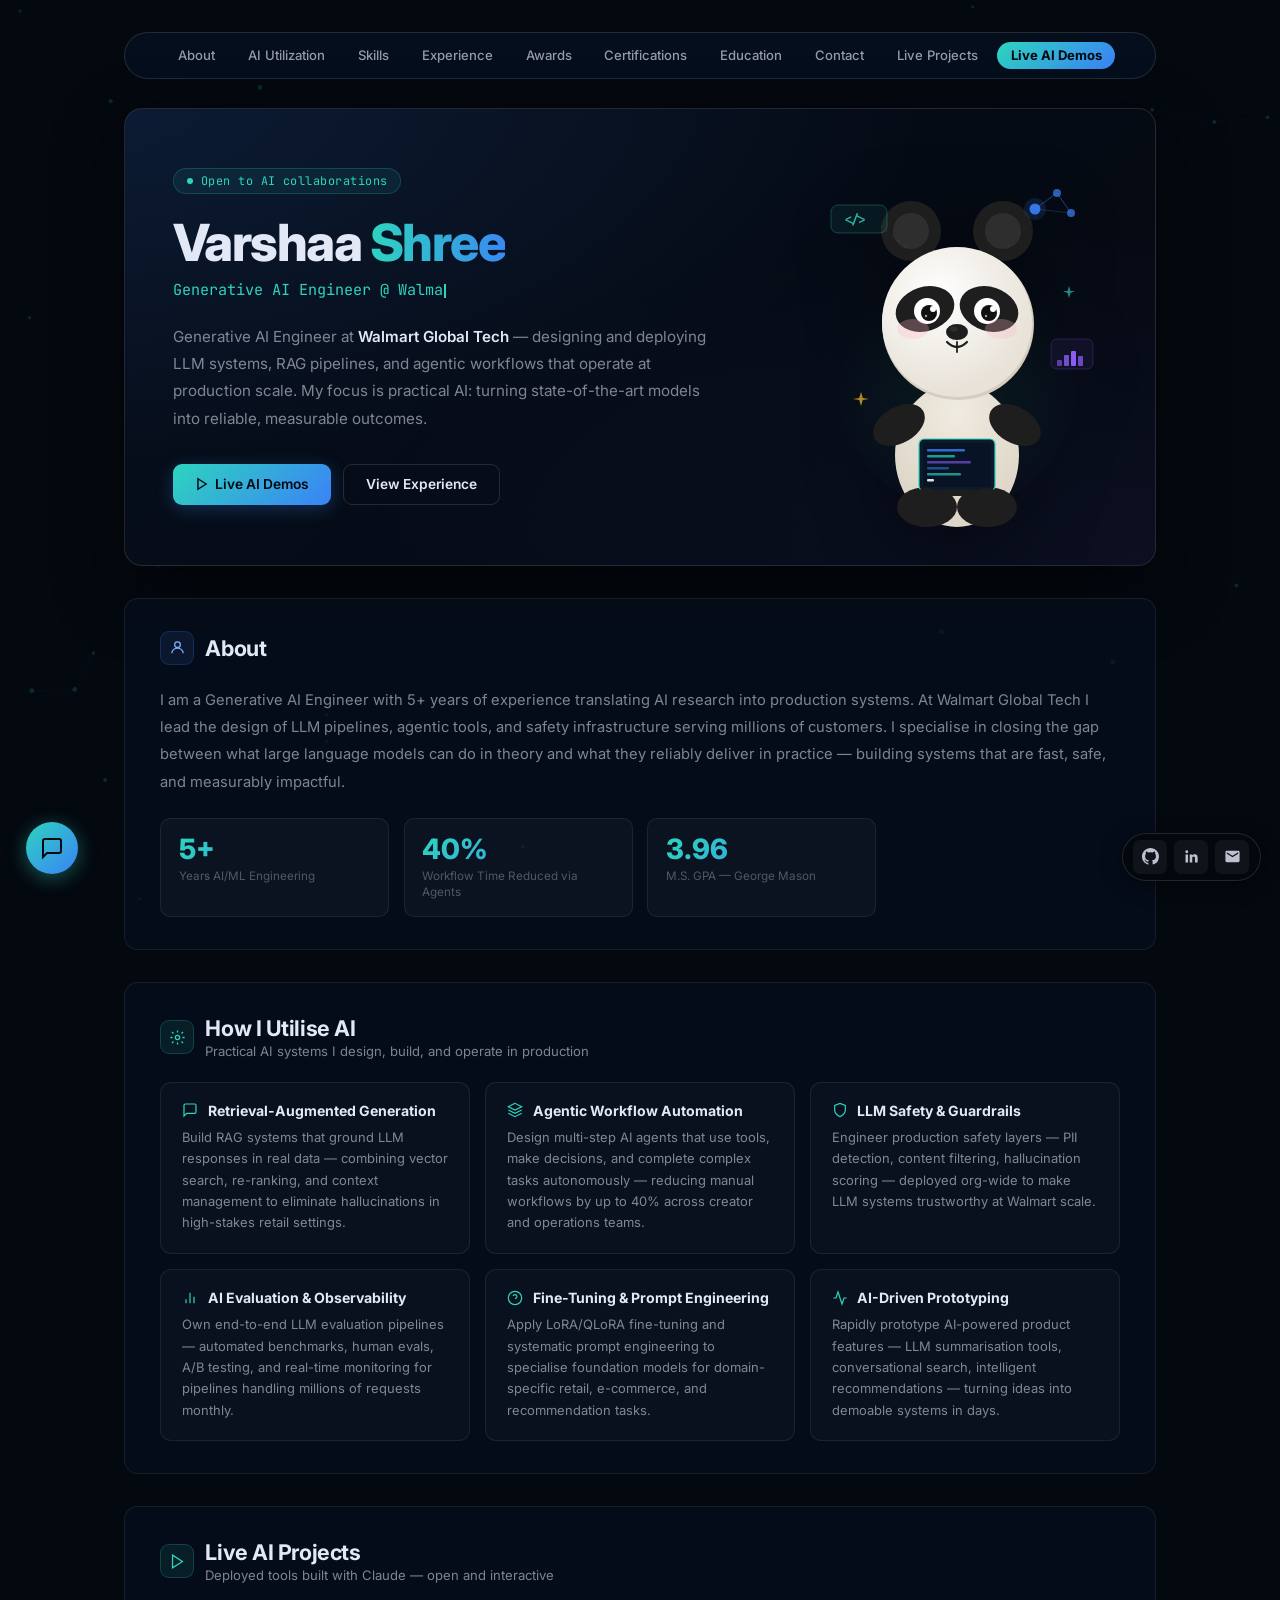
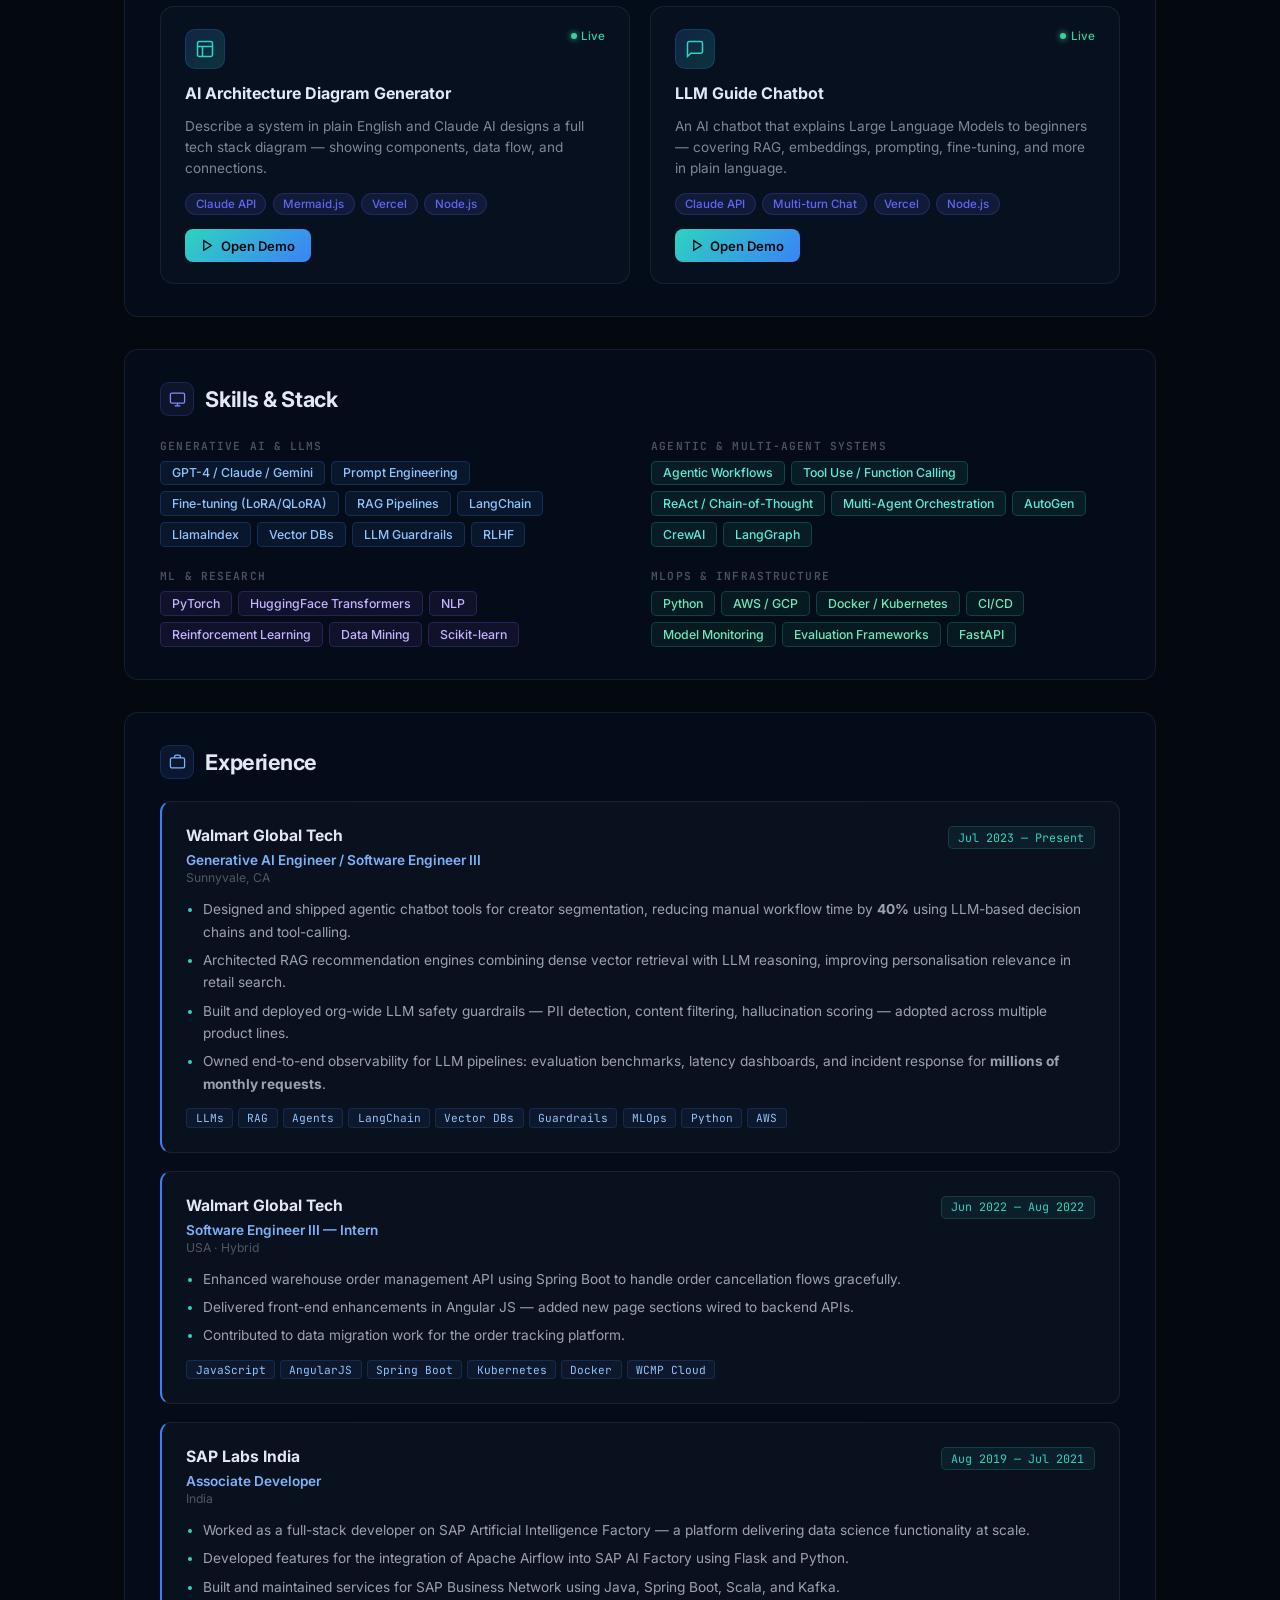
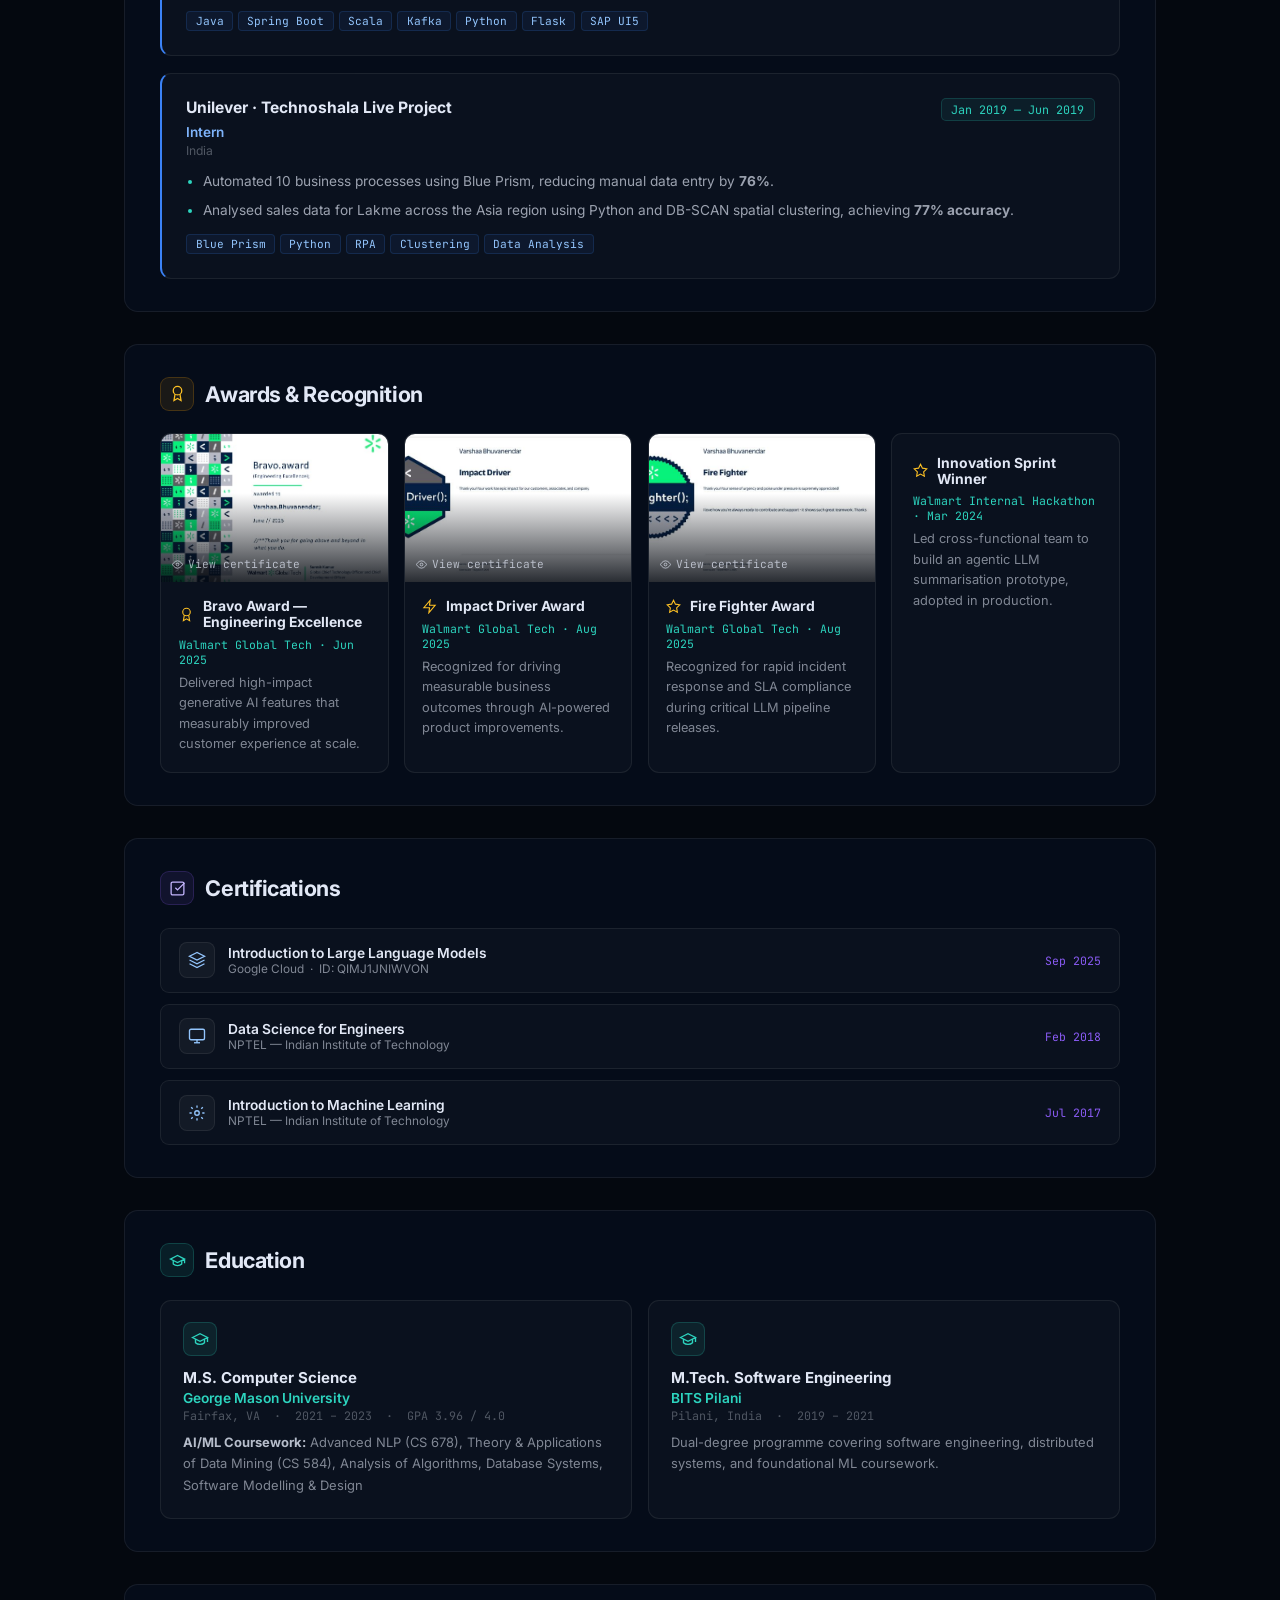
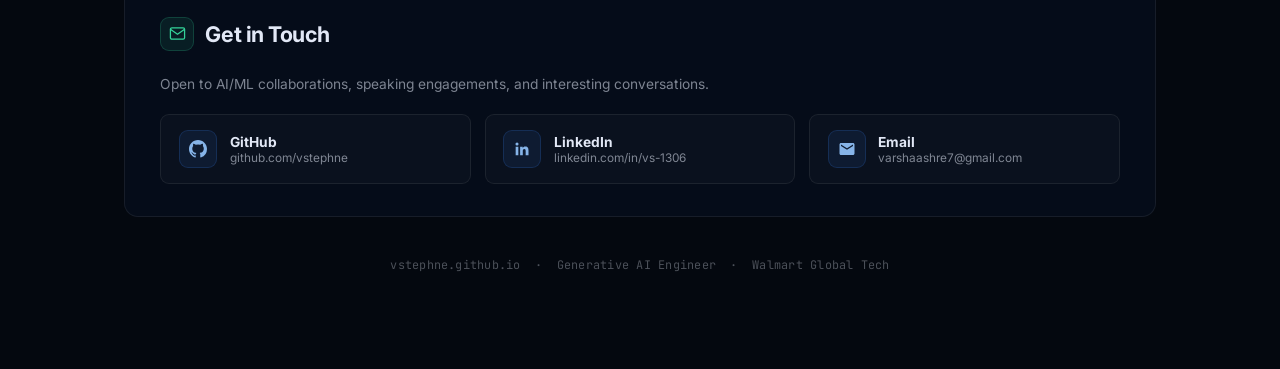
==== index.html @ 6ea01861 "Move chatbot widget to bottom-left to avoid covering contact section Co-Authored-By: Claude Sonnet 4" ====
<!DOCTYPE html>
<html lang="en">
<head>
  <meta charset="UTF-8" />
  <meta name="viewport" content="width=device-width, initial-scale=1.0" />
  <title>Varshaa Shree — Generative AI Engineer</title>
  <meta name="description" content="Varshaa Shree — Generative AI Engineer at Walmart Global Tech." />
  <link rel="preconnect" href="https://fonts.googleapis.com" />
  <link rel="preconnect" href="https://fonts.gstatic.com" crossorigin />
  <link href="https://fonts.googleapis.com/css2?family=Inter:wght@300;400;500;600;700;800&family=JetBrains+Mono:wght@400;500;600&display=swap" rel="stylesheet" />
  <style>
    :root {
      --bg:      #04080f;
      --surface: #07101f;
      --border:  rgba(255,255,255,0.07);
      --border2: rgba(255,255,255,0.12);
      --text:    #e2e8f6;
      --muted:   rgba(226,232,246,0.55);
      --dim:     rgba(226,232,246,0.32);
      --blue:    #3b82f6;
      --teal:    #2dd4bf;
      --indigo:  #6366f1;
      --purple:  #8b5cf6;
      --green:   #34d399;
    }
    *, *::before, *::after { box-sizing: border-box; margin: 0; padding: 0; }
    html { scroll-behavior: smooth; }
    body {
      font-family: 'Inter', system-ui, sans-serif;
      background: var(--bg);
      color: var(--text);
      min-height: 100vh;
      overflow-x: hidden;
      -webkit-font-smoothing: antialiased;
    }

    /* ── bg canvas ── */
    #bg-canvas { position: fixed; inset: 0; z-index: 0; pointer-events: none; opacity: 0.3; }

    .wrap {
      position: relative; z-index: 1;
      max-width: 1080px; margin: 0 auto;
      padding: 2rem 1.5rem 6rem;
    }

    /* ── NAV ── */
    .nav {
      display: flex; flex-wrap: wrap; gap: 0.35rem;
      justify-content: center; margin-bottom: 1.8rem;
      padding: 0.55rem 1rem; border-radius: 999px;
      background: rgba(7,16,31,0.85);
      border: 1px solid var(--border2);
      backdrop-filter: blur(24px);
    }
    .nav a {
      font-size: 0.82rem; font-weight: 500;
      color: rgba(226,232,246,0.65); text-decoration: none;
      padding: 0.35rem 0.85rem; border-radius: 999px;
      transition: background 0.15s, color 0.15s;
    }
    .nav a:hover { background: rgba(255,255,255,0.07); color: var(--text); }
    .nav .nav-cta {
      background: linear-gradient(135deg, var(--teal), var(--blue));
      color: #04080f; font-weight: 700;
    }
    .nav .nav-cta:hover { filter: brightness(1.08); }

    /* ── HERO ── */
    .hero {
      display: grid;
      grid-template-columns: 1fr 300px;
      gap: 3rem; align-items: center;
      padding: 3rem;
      border-radius: 18px;
      border: 1px solid var(--border2);
      background: linear-gradient(135deg, rgba(7,16,31,0.96), rgba(4,8,15,0.98));
      box-shadow: 0 24px 64px rgba(0,0,0,0.55);
      position: relative; overflow: hidden;
    }
    .hero::before {
      content: ''; position: absolute; inset: 0; pointer-events: none;
      background:
        radial-gradient(ellipse at 0% 0%, rgba(59,130,246,0.1), transparent 55%),
        radial-gradient(ellipse at 100% 100%, rgba(99,102,241,0.08), transparent 55%);
    }

    .hero-left { position: relative; z-index: 1; }

    .hero-badge {
      display: inline-flex; align-items: center; gap: 0.5rem;
      padding: 0.26rem 0.8rem; border-radius: 999px; margin-bottom: 1.3rem;
      background: rgba(45,212,191,0.08); border: 1px solid rgba(45,212,191,0.2);
      font-size: 0.74rem; font-family: 'JetBrains Mono', monospace;
      color: var(--teal); letter-spacing: 0.04em;
    }
    .live-dot {
      width: 6px; height: 6px; border-radius: 50%;
      background: var(--teal); animation: live 2s ease-in-out infinite;
    }
    @keyframes live { 0%,100%{opacity:1;} 50%{opacity:0.25;} }

    h1 {
      font-size: clamp(2.2rem, 4vw, 3.4rem);
      font-weight: 800; letter-spacing: -0.03em;
      line-height: 1.08; margin-bottom: 0.55rem;
    }
    h1 em {
      font-style: normal;
      background: linear-gradient(90deg, var(--teal) 0%, var(--blue) 55%, var(--indigo) 100%);
      background-size: 200% 200%;
      -webkit-background-clip: text; -webkit-text-fill-color: transparent;
      animation: grad 7s ease infinite;
    }
    @keyframes grad { 0%,100%{background-position:0%50%;} 50%{background-position:100%50%;} }

    .hero-role {
      font-family: 'JetBrains Mono', monospace;
      font-size: 0.95rem; color: var(--teal);
      margin-bottom: 1.2rem; min-height: 1.5rem;
    }
    .cursor {
      display: inline-block; width: 2px; height: 0.88em;
      background: var(--teal); margin-left: 1px;
      vertical-align: middle; animation: blink 1s step-end infinite;
    }
    @keyframes blink { 0%,100%{opacity:1;} 50%{opacity:0;} }

    .hero-desc {
      font-size: 0.95rem; color: var(--muted); line-height: 1.8;
      margin-bottom: 2rem; max-width: 540px;
    }
    .hero-desc strong { color: var(--text); font-weight: 600; }

    .hero-btns { display: flex; flex-wrap: wrap; gap: 0.8rem; }
    .btn {
      display: inline-flex; align-items: center; gap: 0.4rem;
      padding: 0.72rem 1.35rem; border-radius: 9px; border: none;
      font-weight: 600; font-size: 0.86rem; cursor: pointer;
      text-decoration: none; font-family: inherit;
      transition: transform 0.16s, box-shadow 0.16s, filter 0.16s;
    }
    .btn-primary {
      background: linear-gradient(135deg, var(--teal), var(--blue));
      color: #04080f; box-shadow: 0 4px 18px rgba(59,130,246,0.28);
    }
    .btn-primary:hover { transform: translateY(-2px); box-shadow: 0 8px 26px rgba(59,130,246,0.38); }
    .btn-ghost {
      background: transparent; color: var(--text);
      border: 1px solid var(--border2);
    }
    .btn-ghost:hover { background: rgba(255,255,255,0.05); transform: translateY(-2px); }

    /* girl illustration */
    .hero-visual {
      position: relative; z-index: 1;
      display: flex; align-items: center; justify-content: center;
    }
    .girl-svg {
      width: 100%; max-width: 280px; height: auto;
      animation: girlFloat 4.8s ease-in-out infinite alternate;
      filter: drop-shadow(0 18px 38px rgba(0,0,0,0.45));
      overflow: visible;
    }
    @keyframes girlFloat { from{transform:translateY(0);} to{transform:translateY(-13px);} }
    @keyframes floatEl1  { from{transform:translateY(0);} to{transform:translateY(-8px);} }
    @keyframes floatEl2  { from{transform:translateY(0);} to{transform:translateY(-5px);} }
    @keyframes floatEl3  { from{transform:translateY(0);} to{transform:translateY(-10px);} }
    @keyframes sparkle   { 0%,100%{opacity:0.2;transform:scale(0.7);} 50%{opacity:0.95;transform:scale(1.3);} }

    /* ── SECTION SHELL ── */
    .section {
      margin-top: 2rem; padding: 2rem 2.2rem;
      border-radius: 14px;
      background: rgba(7,16,31,0.65);
      border: 1px solid var(--border);
      opacity: 0; transform: translateY(16px);
      transition: opacity 0.5s ease, transform 0.5s ease, border-color 0.2s;
    }
    .section.vis { opacity: 1; transform: translateY(0); }
    .section:hover { border-color: var(--border2); }

    .sec-head { display: flex; align-items: center; gap: 0.7rem; margin-bottom: 1.4rem; }
    .sec-icon {
      width: 34px; height: 34px; border-radius: 9px;
      display: grid; place-items: center; flex-shrink: 0;
    }
    .si-blue   { background:rgba(59,130,246,0.1);  border:1px solid rgba(59,130,246,0.2); }
    .si-teal   { background:rgba(45,212,191,0.09); border:1px solid rgba(45,212,191,0.2); }
    .si-purple { background:rgba(139,92,246,0.09); border:1px solid rgba(139,92,246,0.2); }
    .si-amber  { background:rgba(245,158,11,0.09); border:1px solid rgba(245,158,11,0.2); }
    .si-indigo { background:rgba(99,102,241,0.09); border:1px solid rgba(99,102,241,0.2); }
    .si-green  { background:rgba(52,211,153,0.09); border:1px solid rgba(52,211,153,0.2); }
    .sec-icon svg { width:17px; height:17px; }

    .section h2 {
      font-size: 1.35rem; font-weight: 700;
      letter-spacing: -0.02em;
    }
    .sec-sub { font-size: 0.82rem; color: var(--muted); margin-top: 0.12rem; }

    /* ── ABOUT ── */
    .about-text { font-size: 0.92rem; color: var(--muted); line-height: 1.85; margin-bottom: 1.4rem; }
    .stats-row { display: grid; grid-template-columns: repeat(4,1fr); gap: 0.9rem; }
    .stat {
      padding: 1rem 1.1rem; border-radius: 10px;
      background: rgba(255,255,255,0.03); border: 1px solid var(--border);
    }
    .stat-n {
      font-size: 1.75rem; font-weight: 800; line-height: 1;
      background: linear-gradient(135deg, var(--teal), var(--blue));
      -webkit-background-clip: text; -webkit-text-fill-color: transparent;
    }
    .stat-l { font-size: 0.73rem; color: var(--dim); margin-top: 0.28rem; line-height: 1.4; }

    /* ── AI UTILIZATION ── */
    .aiu-grid { display: grid; grid-template-columns: repeat(auto-fit,minmax(230px,1fr)); gap: 0.95rem; }

    /* ── LIVE PROJECTS ── */
    .proj-grid { display: grid; grid-template-columns: repeat(auto-fit,minmax(300px,1fr)); gap: 1.2rem; }
    .proj-card {
      background: var(--surface);
      border: 1px solid var(--border);
      border-radius: 14px;
      padding: 1.4rem 1.5rem 1.3rem;
      display: flex; flex-direction: column; gap: 0.85rem;
      transition: border-color 0.2s, transform 0.2s;
    }
    .proj-card:hover { border-color: rgba(59,130,246,0.3); transform: translateY(-3px); }
    .proj-card-head { display: flex; align-items: flex-start; justify-content: space-between; gap: 1rem; }
    .proj-card-icon {
      width: 40px; height: 40px; border-radius: 10px; flex-shrink: 0;
      display: flex; align-items: center; justify-content: center;
      background: linear-gradient(135deg, rgba(59,130,246,0.18), rgba(45,212,191,0.18));
      border: 1px solid rgba(59,130,246,0.2);
    }
    .proj-card-icon svg { width: 20px; height: 20px; stroke: var(--teal); }
    .proj-live-dot {
      display: inline-flex; align-items: center; gap: 0.3rem;
      font-size: 0.72rem; color: var(--green); font-weight: 500;
    }
    .proj-live-dot::before {
      content: ''; width: 6px; height: 6px; border-radius: 50%;
      background: var(--green);
      box-shadow: 0 0 6px var(--green);
      animation: pulse 2s infinite;
    }
    .proj-card h3 { font-size: 1rem; font-weight: 700; color: var(--text); }
    .proj-card p  { font-size: 0.85rem; color: var(--muted); line-height: 1.55; }
    .proj-tags { display: flex; flex-wrap: wrap; gap: 0.4rem; }
    .proj-tag {
      padding: 0.2rem 0.6rem; border-radius: 999px; font-size: 0.72rem; font-weight: 500;
      background: rgba(99,102,241,0.12); color: var(--indigo);
      border: 1px solid rgba(99,102,241,0.2);
    }
    .proj-link {
      margin-top: auto;
      display: inline-flex; align-items: center; gap: 0.4rem;
      padding: 0.55rem 1rem; border-radius: 8px; font-size: 0.82rem; font-weight: 600;
      text-decoration: none; border: none; cursor: pointer; font-family: inherit;
      background: linear-gradient(135deg, var(--teal), var(--blue));
      color: #04080f; width: fit-content;
      transition: transform 0.15s, box-shadow 0.15s;
    }
    .proj-link:hover { transform: translateY(-1px); box-shadow: 0 6px 20px rgba(59,130,246,0.3); }
    .aiu-card {
      padding: 1.2rem 1.3rem; border-radius: 11px;
      background: rgba(255,255,255,0.025); border: 1px solid var(--border);
      transition: border-color 0.18s, transform 0.16s;
    }
    .aiu-card:hover { border-color: rgba(59,130,246,0.25); transform: translateY(-2px); }
    .aiu-head { display: flex; align-items: center; gap: 0.6rem; margin-bottom: 0.5rem; }
    .aiu-head svg { width:16px; height:16px; flex-shrink:0; color: var(--teal); }
    .aiu-title { font-weight: 700; font-size: 0.88rem; }
    .aiu-desc { font-size: 0.81rem; color: var(--muted); line-height: 1.65; }

    /* ── SKILLS ── */
    .skills-cols { display: grid; grid-template-columns: 1fr 1fr; gap: 1.4rem; }
    .grp-label {
      font-size: 0.7rem; font-weight: 600;
      font-family: 'JetBrains Mono', monospace;
      text-transform: uppercase; letter-spacing: 0.1em;
      color: var(--dim); margin-bottom: 0.5rem;
    }
    .tags { display: flex; flex-wrap: wrap; gap: 0.38rem; }
    .tag {
      padding: 0.24rem 0.68rem; border-radius: 5px;
      font-size: 0.77rem; font-weight: 500;
      border: 1px solid transparent; cursor: default;
      transition: transform 0.12s;
    }
    .tag:hover { transform: translateY(-1px); }
    .tb { background:rgba(59,130,246,0.09);  border-color:rgba(59,130,246,0.22);  color:#93c5fd; }
    .tt { background:rgba(45,212,191,0.08);  border-color:rgba(45,212,191,0.22);  color:#5eead4; }
    .tp { background:rgba(139,92,246,0.08);  border-color:rgba(139,92,246,0.22);  color:#c4b5fd; }
    .tg { background:rgba(52,211,153,0.07);  border-color:rgba(52,211,153,0.22);  color:#6ee7b7; }

    /* ── EXPERIENCE ── */
    .exp-list { display: grid; gap: 1.1rem; }
    .exp-card {
      padding: 1.5rem; border-radius: 11px;
      background: rgba(255,255,255,0.025); border: 1px solid var(--border);
      border-left: 2px solid var(--blue);
      transition: background 0.16s;
    }
    .exp-card:hover { background: rgba(255,255,255,0.04); }
    .exp-card.teal  { border-left-color: var(--teal); }
    .exp-card.indigo { border-left-color: var(--indigo); }

    .exp-top { display:flex; justify-content:space-between; align-items:flex-start; flex-wrap:wrap; gap:0.45rem; margin-bottom:0.18rem; }
    .exp-co { font-weight: 700; font-size: 0.98rem; }
    .exp-period {
      font-size: 0.73rem; font-family: 'JetBrains Mono', monospace;
      color: var(--teal); background: rgba(45,212,191,0.07);
      padding: 0.16rem 0.6rem; border-radius: 5px;
      border: 1px solid rgba(45,212,191,0.18);
    }
    .exp-title { font-size: 0.85rem; color: #7eb3fa; font-weight: 600; margin-bottom: 0.15rem; }
    .exp-loc { font-size: 0.76rem; color: var(--dim); margin-bottom: 0.8rem; }
    .exp-ul { padding-left: 1.05rem; display: grid; gap: 0.35rem; }
    .exp-ul li { font-size: 0.855rem; color: rgba(226,232,246,0.68); line-height: 1.65; }
    .exp-ul li::marker { color: var(--teal); }
    .exp-chips { display: flex; flex-wrap: wrap; gap: 0.32rem; margin-top: 0.8rem; }
    .chip {
      font-size: 0.7rem; font-family: 'JetBrains Mono', monospace;
      padding: 0.12rem 0.52rem; border-radius: 4px;
      background: rgba(59,130,246,0.07); color: #93c5fd;
      border: 1px solid rgba(59,130,246,0.16);
    }

    /* ── AWARDS ── */
    .awards-grid { display: grid; grid-template-columns: repeat(auto-fit,minmax(210px,1fr)); gap: 0.95rem; }
    .award-card {
      border-radius: 11px; overflow: hidden;
      background: rgba(255,255,255,0.025); border: 1px solid var(--border);
      transition: border-color 0.16s, transform 0.16s;
    }
    .award-card:hover { border-color: rgba(245,158,11,0.3); transform: translateY(-3px); }
    .award-img-wrap {
      position: relative; overflow: hidden; cursor: pointer;
      height: 148px; background: rgba(0,0,0,0.3);
    }
    .award-img-wrap img {
      width: 100%; height: 100%; object-fit: cover;
      transition: transform 0.3s ease;
      display: block;
    }
    .award-card:hover .award-img-wrap img { transform: scale(1.04); }
    .award-img-overlay {
      position: absolute; inset: 0;
      background: linear-gradient(to bottom, transparent 40%, rgba(4,8,15,0.85) 100%);
      display: flex; align-items: flex-end; padding: 0.7rem;
    }
    .award-img-overlay span {
      font-size: 0.7rem; font-family: 'JetBrains Mono', monospace;
      color: rgba(226,232,246,0.7); display: flex; align-items: center; gap: 0.3rem;
    }
    .award-img-overlay svg { width:11px; height:11px; }
    .award-body { padding: 1rem 1.1rem 1.1rem; }
    .award-card-no-img .award-body { padding: 1.3rem; }
    .aw-head { display: flex; align-items: center; gap: 0.55rem; margin-bottom: 0.4rem; }
    .aw-head svg { width:15px; height:15px; flex-shrink:0; }
    .aw-name { font-weight: 700; font-size: 0.87rem; }
    .aw-org {
      font-size: 0.72rem; font-family: 'JetBrains Mono', monospace;
      color: var(--teal); margin-bottom: 0.38rem;
    }
    .aw-desc { font-size: 0.8rem; color: var(--muted); line-height: 1.6; }

    /* lightbox */
    .lightbox {
      display: none; position: fixed; inset: 0; z-index: 1000;
      background: rgba(0,0,0,0.88); backdrop-filter: blur(6px);
      align-items: center; justify-content: center; padding: 2rem;
    }
    .lightbox.open { display: flex; }
    .lightbox img {
      max-width: 90vw; max-height: 88vh;
      border-radius: 10px; box-shadow: 0 24px 64px rgba(0,0,0,0.7);
      object-fit: contain;
    }
    .lightbox-close {
      position: absolute; top: 1.2rem; right: 1.4rem;
      width: 36px; height: 36px; border-radius: 50%;
      background: rgba(255,255,255,0.1); border: 1px solid rgba(255,255,255,0.2);
      color: var(--text); font-size: 1.1rem; cursor: pointer;
      display: grid; place-items: center; transition: background 0.15s;
    }
    .lightbox-close:hover { background: rgba(255,255,255,0.2); }

    /* ── CERTS ── */
    .cert-list { display: grid; gap: 0.7rem; }
    .cert-row {
      display: flex; align-items: center; gap: 0.85rem;
      padding: 0.85rem 1.1rem; border-radius: 9px;
      background: rgba(255,255,255,0.025); border: 1px solid var(--border);
      transition: border-color 0.16s;
    }
    .cert-row:hover { border-color: rgba(139,92,246,0.25); }
    .cert-icon {
      width: 36px; height: 36px; border-radius: 8px;
      display: grid; place-items: center;
      background: rgba(255,255,255,0.04);
      border: 1px solid var(--border); flex-shrink: 0;
    }
    .cert-icon svg { width:18px; height:18px; }
    .cert-name { font-weight: 600; font-size: 0.86rem; }
    .cert-by { font-size: 0.74rem; color: var(--muted); margin-top: 0.07rem; }
    .cert-date {
      margin-left: auto; font-size: 0.72rem;
      font-family: 'JetBrains Mono', monospace; color: var(--purple); white-space: nowrap;
    }

    /* ── EDUCATION ── */
    .edu-grid { display: grid; grid-template-columns: repeat(auto-fit,minmax(240px,1fr)); gap: 1rem; }
    .edu-card {
      padding: 1.35rem; border-radius: 11px;
      background: rgba(255,255,255,0.025); border: 1px solid var(--border);
      transition: border-color 0.16s, transform 0.16s;
    }
    .edu-card:hover { border-color: rgba(45,212,191,0.25); transform: translateY(-2px); }
    .edu-icon-wrap {
      width: 34px; height: 34px; border-radius: 8px;
      display: grid; place-items: center; margin-bottom: 0.7rem;
    }
    .edu-icon-wrap svg { width:18px; height:18px; }
    .edu-deg { font-weight: 700; margin-bottom: 0.18rem; font-size: 0.94rem; }
    .edu-school { font-size: 0.86rem; color: var(--teal); font-weight: 600; margin-bottom: 0.15rem; }
    .edu-meta {
      font-size: 0.73rem; font-family: 'JetBrains Mono', monospace;
      color: var(--dim); margin-bottom: 0.5rem;
    }
    .edu-note { font-size: 0.81rem; color: var(--muted); line-height: 1.65; }
    .edu-note strong { color: rgba(226,232,246,0.8); }

    /* ── CONTACT ── */
    .contact-sub { font-size: 0.86rem; color: var(--muted); margin-bottom: 1.1rem; line-height: 1.7; }
    .contact-grid { display: grid; grid-template-columns: repeat(auto-fit,minmax(190px,1fr)); gap: 0.85rem; }
    .cc {
      display: flex; align-items: center; gap: 0.8rem;
      padding: 0.95rem 1.1rem; border-radius: 9px;
      background: rgba(255,255,255,0.025); border: 1px solid var(--border);
      text-decoration: none; color: inherit;
      transition: background 0.16s, border-color 0.16s, transform 0.16s;
    }
    .cc:hover { background: rgba(255,255,255,0.05); border-color: var(--border2); transform: translateY(-2px); }
    .cc-icon {
      width: 38px; height: 38px; border-radius: 9px;
      display: grid; place-items: center;
      background: rgba(59,130,246,0.09); border: 1px solid rgba(59,130,246,0.18); flex-shrink: 0;
    }
    .cc-icon svg { width:18px; height:18px; fill:rgba(147,197,253,0.9); }
    .cc-title { font-weight: 700; font-size: 0.86rem; }
    .cc-sub { font-size: 0.74rem; color: var(--muted); margin-top: 0.07rem; }

    /* ── FIXED SOCIAL ── */
    .socbar {
      position: fixed; bottom: 1.2rem; right: 1.2rem;
      display: flex; gap: 0.45rem; padding: 0.38rem 0.65rem;
      border-radius: 999px; background: rgba(4,8,15,0.93);
      border: 1px solid var(--border2);
      backdrop-filter: blur(24px);
      box-shadow: 0 4px 20px rgba(0,0,0,0.5); z-index: 200;
    }
    .socbar a {
      width: 34px; height: 34px; display: grid; place-items: center;
      border-radius: 7px; background: rgba(255,255,255,0.05);
      transition: background 0.16s, transform 0.16s;
    }
    .socbar a:hover { background: rgba(255,255,255,0.12); transform: translateY(-2px); }
    .socbar svg { width: 17px; height: 17px; fill: rgba(226,232,246,0.82); }

    /* ── FOOTER ── */
    .page-foot {
      margin-top: 2.5rem; text-align: center;
      font-size: 0.74rem; color: var(--dim);
      font-family: 'JetBrains Mono', monospace; letter-spacing: 0.02em;
    }

    /* ── RESPONSIVE ── */
    @media (max-width: 860px) {
      .hero { grid-template-columns: 1fr; padding: 2rem; gap: 2rem; }
      .hero-visual { justify-content: center; }
      .skills-cols { grid-template-columns: 1fr; }
      .stats-row { grid-template-columns: repeat(2,1fr); }
    }
    @media (max-width: 520px) {
      .hero { padding: 1.5rem; }
      .exp-top { flex-direction: column; }
      .cert-date { display: none; }
      .girl-svg { max-width: 220px; }
    }
  </style>
</head>
<body>

<canvas id="bg-canvas"></canvas>

<!-- Fixed social links -->
<div class="socbar">
  <a href="https://github.com/vstephne" target="_blank" rel="noopener" title="GitHub">
    <svg viewBox="0 0 24 24"><path d="M12 0C5.37 0 0 5.37 0 12c0 5.3 3.44 9.8 8.21 11.39.6.11.82-.26.82-.58 0-.29-.01-1.05-.02-2.06-3.34.73-4.04-1.61-4.04-1.61-.55-1.4-1.35-1.77-1.35-1.77-1.1-.75.08-.74.08-.74 1.22.09 1.86 1.26 1.86 1.26 1.08 1.84 2.84 1.3 3.53.99.11-.78.42-1.3.76-1.6-2.67-.3-5.47-1.33-5.47-5.93 0-1.31.47-2.38 1.24-3.22-.12-.3-.54-1.5.12-3.12 0 0 1.01-.32 3.3 1.23a11.5 11.5 0 0 1 6 0c2.3-1.55 3.3-1.23 3.3-1.23.66 1.62.24 2.82.12 3.12.78.84 1.24 1.9 1.24 3.22 0 4.61-2.8 5.63-5.48 5.92.43.37.81 1.1.81 2.22 0 1.6-.02 2.88-.02 3.27 0 .32.21.7.82.58A12.01 12.01 0 0 0 24 12c0-6.63-5.37-12-12-12z"/></svg>
  </a>
  <a href="https://www.linkedin.com/in/vs-1306/" target="_blank" rel="noopener" title="LinkedIn">
    <svg viewBox="0 0 24 24"><path d="M20.45 20.45h-3.56v-5.37c0-1.28-.03-2.92-1.78-2.92-1.78 0-2.05 1.39-2.05 2.83v5.46h-3.56V9h3.42v1.56h.05c.48-.9 1.65-1.85 3.4-1.85 3.63 0 4.3 2.39 4.3 5.49v6.25zM5.34 7.43a2.06 2.06 0 1 1 0-4.12 2.06 2.06 0 0 1 0 4.12zm1.78 13.02H3.56V9h3.56v11.45z"/></svg>
  </a>
  <a href="mailto:varshaashre7@gmail.com" title="Email">
    <svg viewBox="0 0 24 24"><path d="M20 4H4c-1.1 0-2 .9-2 2v12c0 1.1.9 2 2 2h16c1.1 0 2-.9 2-2V6c0-1.1-.9-2-2-2zm0 4l-8 5-8-5V6l8 5 8-5v2z"/></svg>
  </a>
</div>

<div class="wrap">

  <nav class="nav">
    <a href="#about">About</a>
    <a href="#ai-utilization">AI Utilization</a>
    <a href="#skills">Skills</a>
    <a href="#experience">Experience</a>
    <a href="#awards">Awards</a>
    <a href="#certifications">Certifications</a>
    <a href="#education">Education</a>
    <a href="#contact">Contact</a>
    <a href="#live-projects">Live Projects</a>
    <a class="nav-cta" href="#live-projects">Live AI Demos</a>
  </nav>

  <!-- HERO -->
  <div class="hero">
    <div class="hero-left">
      <div class="hero-badge"><span class="live-dot"></span>Open to AI collaborations</div>
      <h1>Varshaa <em>Shree</em></h1>
      <div class="hero-role" id="typer"><span class="cursor"></span></div>
      <p class="hero-desc">
        Generative AI Engineer at <strong>Walmart Global Tech</strong> — designing and deploying
        LLM systems, RAG pipelines, and agentic workflows that operate at production scale.
        My focus is practical AI: turning state-of-the-art models into reliable, measurable outcomes.
      </p>
      <div class="hero-btns">
        <a class="btn btn-primary" href="#live-projects">
          <svg width="14" height="14" viewBox="0 0 24 24" fill="none" stroke="currentColor" stroke-width="2.5"><polygon points="5 3 19 12 5 21 5 3"/></svg>
          Live AI Demos
        </a>
        <a class="btn btn-ghost" href="#experience">View Experience</a>
      </div>
    </div>
    <div class="hero-visual">
      <svg class="girl-svg" viewBox="0 0 280 360" xmlns="http://www.w3.org/2000/svg">
        <defs>
          <radialGradient id="pglow" cx="50%" cy="60%" r="50%">
            <stop offset="0%" stop-color="#2dd4bf" stop-opacity="0.1"/>
            <stop offset="100%" stop-color="#2dd4bf" stop-opacity="0"/>
          </radialGradient>
          <radialGradient id="headShade" cx="38%" cy="32%" r="65%">
            <stop offset="0%" stop-color="#ffffff"/>
            <stop offset="100%" stop-color="#e8e2d8"/>
          </radialGradient>
          <radialGradient id="bodyShade" cx="50%" cy="20%" r="70%">
            <stop offset="0%" stop-color="#f0ebe0"/>
            <stop offset="100%" stop-color="#ddd6c8"/>
          </radialGradient>
          <filter id="softBlur">
            <feGaussianBlur stdDeviation="2.5"/>
          </filter>
        </defs>

        <!-- bg glow -->
        <ellipse cx="140" cy="215" rx="122" ry="138" fill="url(#pglow)"/>

        <!-- ── BODY ── -->
        <!-- White belly -->
        <ellipse cx="140" cy="298" rx="62" ry="72" fill="url(#bodyShade)"/>
        <!-- Left arm (black) -->
        <ellipse cx="82" cy="268" rx="28" ry="18" fill="#1e1e1e" transform="rotate(-30,82,268)"/>
        <!-- Right arm (black) -->
        <ellipse cx="198" cy="268" rx="28" ry="18" fill="#1e1e1e" transform="rotate(30,198,268)"/>
        <!-- Legs / lower body (black patches at bottom) -->
        <ellipse cx="110" cy="350" rx="30" ry="20" fill="#1e1e1e"/>
        <ellipse cx="170" cy="350" rx="30" ry="20" fill="#1e1e1e"/>

        <!-- ── LAPTOP (in paws) ── -->
        <!-- Screen -->
        <rect x="102" y="282" width="76" height="52" rx="5" fill="#0e1929" stroke="#2dd4bf" stroke-width="1.2"/>
        <!-- Screen glow -->
        <rect x="106" y="286" width="68" height="44" rx="3" fill="#081426"/>
        <!-- Code lines on screen -->
        <rect x="110" y="292" width="38" height="2.5" rx="1" fill="#3b82f6" opacity="0.8"/>
        <rect x="110" y="298" width="28" height="2.5" rx="1" fill="#2dd4bf" opacity="0.7"/>
        <rect x="110" y="304" width="44" height="2.5" rx="1" fill="#8b5cf6" opacity="0.6"/>
        <rect x="110" y="310" width="22" height="2.5" rx="1" fill="#3b82f6" opacity="0.5"/>
        <rect x="110" y="316" width="34" height="2.5" rx="1" fill="#2dd4bf" opacity="0.65"/>
        <!-- Cursor blink -->
        <rect x="110" y="322" width="7" height="2.5" rx="1" fill="#ffffff" opacity="0.9">
          <animate attributeName="opacity" values="0.9;0.1;0.9" dur="1.1s" repeatCount="indefinite"/>
        </rect>
        <!-- Laptop base -->
        <rect x="96" y="333" width="88" height="6" rx="2" fill="#1e1e1e"/>

        <!-- Paws on laptop -->
        <ellipse cx="110" cy="340" rx="14" ry="9" fill="#1e1e1e"/>
        <ellipse cx="170" cy="340" rx="14" ry="9" fill="#1e1e1e"/>

        <!-- ── EARS (behind head) ── -->
        <circle cx="94"  cy="74" r="30" fill="#1e1e1e"/>
        <circle cx="186" cy="74" r="30" fill="#1e1e1e"/>
        <!-- Ear inner -->
        <circle cx="94"  cy="74" r="18" fill="#2e2e2e"/>
        <circle cx="186" cy="74" r="18" fill="#2e2e2e"/>

        <!-- ── HEAD ── -->
        <!-- Shadow layer -->
        <circle cx="141" cy="167" r="76" fill="#d4cdc0"/>
        <!-- Main head -->
        <circle cx="140" cy="165" r="75" fill="url(#headShade)"/>

        <!-- ── EYE PATCHES (black) ── -->
        <ellipse cx="108" cy="152" rx="30" ry="22" fill="#1e1e1e" transform="rotate(-18,108,152)"/>
        <ellipse cx="172" cy="152" rx="30" ry="22" fill="#1e1e1e" transform="rotate(18,172,152)"/>

        <!-- ── EYES ── -->
        <!-- Left -->
        <circle cx="110" cy="154" r="13" fill="white"/>
        <circle cx="112" cy="156" r="8"  fill="#111"/>
        <circle cx="116" cy="152" r="3"  fill="white"/>
        <circle cx="109" cy="159" r="1.2" fill="white" opacity="0.6"/>
        <!-- Right -->
        <circle cx="170" cy="154" r="13" fill="white"/>
        <circle cx="172" cy="156" r="8"  fill="#111"/>
        <circle cx="176" cy="152" r="3"  fill="white"/>
        <circle cx="169" cy="159" r="1.2" fill="white" opacity="0.6"/>

        <!-- ── NOSE ── -->
        <ellipse cx="140" cy="175" rx="11" ry="8" fill="#1e1e1e"/>
        <ellipse cx="137" cy="172" rx="4"  ry="2.5" fill="#3a3a3a" opacity="0.55"/>

        <!-- ── MOUTH ── -->
        <path d="M130 185 Q140 195 150 185" fill="none" stroke="#1e1e1e" stroke-width="2.2" stroke-linecap="round"/>
        <path d="M140 185 L140 195"         fill="none" stroke="#1e1e1e" stroke-width="1.8" stroke-linecap="round"/>

        <!-- Blush -->
        <ellipse cx="96"  cy="172" rx="16" ry="10" fill="#ffb3c6" opacity="0.28"/>
        <ellipse cx="184" cy="172" rx="16" ry="10" fill="#ffb3c6" opacity="0.28"/>

        <!-- ── FLOATING TECH ELEMENTS ── -->
        <!-- Neural cluster — top right -->
        <g style="animation:floatEl1 3.2s ease-in-out infinite alternate; transform-origin:236px 48px">
          <line x1="218" y1="52" x2="240" y2="36" stroke="#3b82f6" stroke-width="1" opacity="0.45"/>
          <line x1="240" y1="36" x2="254" y2="56" stroke="#3b82f6" stroke-width="1" opacity="0.45"/>
          <line x1="218" y1="52" x2="254" y2="56" stroke="#3b82f6" stroke-width="1" opacity="0.25"/>
          <circle cx="218" cy="52" r="5.5" fill="#3b82f6" opacity="0.9"/>
          <circle cx="218" cy="52" r="11"  fill="rgba(59,130,246,0.14)"/>
          <circle cx="240" cy="36" r="4"   fill="#3b82f6" opacity="0.7"/>
          <circle cx="254" cy="56" r="4"   fill="#3b82f6" opacity="0.7"/>
        </g>

        <!-- Code tag — top left -->
        <g style="animation:floatEl2 3.9s ease-in-out infinite alternate; transform-origin:38px 62px">
          <rect x="14" y="48" width="56" height="28" rx="7" fill="rgba(45,212,191,0.07)" stroke="rgba(45,212,191,0.28)" stroke-width="1"/>
          <text x="26" y="67" font-family="JetBrains Mono,monospace" font-size="13" font-weight="600" fill="#2dd4bf" opacity="0.88">&lt;/&gt;</text>
        </g>

        <!-- Bar chart — right -->
        <g style="animation:floatEl3 2.8s ease-in-out infinite alternate; transform-origin:250px 198px">
          <rect x="234" y="182" width="42" height="30" rx="6" fill="rgba(139,92,246,0.07)" stroke="rgba(139,92,246,0.22)" stroke-width="1"/>
          <rect x="240" y="203" width="5" height="6"  rx="1" fill="#8b5cf6" opacity="0.6"/>
          <rect x="247" y="198" width="5" height="11" rx="1" fill="#8b5cf6" opacity="0.8"/>
          <rect x="254" y="194" width="5" height="15" rx="1" fill="#8b5cf6"/>
          <rect x="261" y="199" width="5" height="10" rx="1" fill="#8b5cf6" opacity="0.75"/>
        </g>

        <!-- Sparkles -->
        <g style="animation:sparkle 2.4s ease-in-out infinite; transform-origin:44px 242px">
          <path d="M44 235 L45.8 241 L52 242 L45.8 243 L44 249 L42.2 243 L36 242 L42.2 241 Z" fill="#fbbf24" opacity="0.7"/>
        </g>
        <g style="animation:sparkle 3s ease-in-out infinite 0.9s; transform-origin:252px 135px">
          <path d="M252 129 L253.4 134 L258 134 L253.4 136 L252 141 L250.6 136 L246 134 L250.6 134 Z" fill="#2dd4bf" opacity="0.65"/>
        </g>

        <!-- Dashed connection lines -->
        <line x1="190" y1="90" x2="220" y2="58" stroke="#3b82f6" stroke-width="0.8" stroke-dasharray="3,5" opacity="0.2"/>
        <line x1="90"  y1="90" x2="58"  y2="65" stroke="#2dd4bf" stroke-width="0.8" stroke-dasharray="3,5" opacity="0.18"/>
      </svg>
    </div>
  </div>

  <!-- ABOUT -->
  <div class="section" id="about">
    <div class="sec-head">
      <div class="sec-icon si-blue">
        <svg viewBox="0 0 24 24" fill="none" stroke="#7eb3fa" stroke-width="1.8"><circle cx="12" cy="8" r="4"/><path d="M4 20c0-4 3.6-7 8-7s8 3 8 7"/></svg>
      </div>
      <h2>About</h2>
    </div>
    <p class="about-text">
      I am a Generative AI Engineer with 5+ years of experience translating AI research into production systems.
      At Walmart Global Tech I lead the design of LLM pipelines, agentic tools, and safety infrastructure
      serving millions of customers. I specialise in closing the gap between what large language models
      can do in theory and what they reliably deliver in practice — building systems that are fast,
      safe, and measurably impactful.
    </p>
    <div class="stats-row">
      <div class="stat"><div class="stat-n">5+</div><div class="stat-l">Years AI/ML Engineering</div></div>
<div class="stat"><div class="stat-n">40%</div><div class="stat-l">Workflow Time Reduced via Agents</div></div>
      <div class="stat"><div class="stat-n">3.96</div><div class="stat-l">M.S. GPA — George Mason</div></div>
    </div>
  </div>

  <!-- AI UTILIZATION -->
  <div class="section" id="ai-utilization">
    <div class="sec-head">
      <div class="sec-icon si-teal">
        <svg viewBox="0 0 24 24" fill="none" stroke="#2dd4bf" stroke-width="1.8"><circle cx="12" cy="12" r="3"/><path d="M12 2v3M12 19v3M4.22 4.22l2.12 2.12M17.66 17.66l2.12 2.12M2 12h3M19 12h3M4.22 19.78l2.12-2.12M17.66 6.34l2.12-2.12"/></svg>
      </div>
      <div>
        <h2>How I Utilise AI</h2>
        <div class="sec-sub">Practical AI systems I design, build, and operate in production</div>
      </div>
    </div>
    <div class="aiu-grid">

      <div class="aiu-card">
        <div class="aiu-head">
          <svg viewBox="0 0 24 24" fill="none" stroke="currentColor" stroke-width="1.8"><path d="M21 15a2 2 0 0 1-2 2H7l-4 4V5a2 2 0 0 1 2-2h14a2 2 0 0 1 2 2z"/></svg>
          <span class="aiu-title">Retrieval-Augmented Generation</span>
        </div>
        <div class="aiu-desc">Build RAG systems that ground LLM responses in real data — combining vector search, re-ranking, and context management to eliminate hallucinations in high-stakes retail settings.</div>
      </div>

      <div class="aiu-card">
        <div class="aiu-head">
          <svg viewBox="0 0 24 24" fill="none" stroke="currentColor" stroke-width="1.8"><path d="M12 2L2 7l10 5 10-5-10-5z"/><path d="M2 17l10 5 10-5"/><path d="M2 12l10 5 10-5"/></svg>
          <span class="aiu-title">Agentic Workflow Automation</span>
        </div>
        <div class="aiu-desc">Design multi-step AI agents that use tools, make decisions, and complete complex tasks autonomously — reducing manual workflows by up to 40% across creator and operations teams.</div>
      </div>

      <div class="aiu-card">
        <div class="aiu-head">
          <svg viewBox="0 0 24 24" fill="none" stroke="currentColor" stroke-width="1.8"><path d="M12 22s8-4 8-10V5l-8-3-8 3v7c0 6 8 10 8 10z"/></svg>
          <span class="aiu-title">LLM Safety &amp; Guardrails</span>
        </div>
        <div class="aiu-desc">Engineer production safety layers — PII detection, content filtering, hallucination scoring — deployed org-wide to make LLM systems trustworthy at Walmart scale.</div>
      </div>

      <div class="aiu-card">
        <div class="aiu-head">
          <svg viewBox="0 0 24 24" fill="none" stroke="currentColor" stroke-width="1.8"><line x1="18" y1="20" x2="18" y2="10"/><line x1="12" y1="20" x2="12" y2="4"/><line x1="6" y1="20" x2="6" y2="14"/></svg>
          <span class="aiu-title">AI Evaluation &amp; Observability</span>
        </div>
        <div class="aiu-desc">Own end-to-end LLM evaluation pipelines — automated benchmarks, human evals, A/B testing, and real-time monitoring for pipelines handling millions of requests monthly.</div>
      </div>

      <div class="aiu-card">
        <div class="aiu-head">
          <svg viewBox="0 0 24 24" fill="none" stroke="currentColor" stroke-width="1.8"><circle cx="12" cy="12" r="10"/><path d="M9.09 9a3 3 0 0 1 5.83 1c0 2-3 3-3 3"/><line x1="12" y1="17" x2="12.01" y2="17"/></svg>
          <span class="aiu-title">Fine-Tuning &amp; Prompt Engineering</span>
        </div>
        <div class="aiu-desc">Apply LoRA/QLoRA fine-tuning and systematic prompt engineering to specialise foundation models for domain-specific retail, e-commerce, and recommendation tasks.</div>
      </div>

      <div class="aiu-card">
        <div class="aiu-head">
          <svg viewBox="0 0 24 24" fill="none" stroke="currentColor" stroke-width="1.8"><polyline points="22 12 18 12 15 21 9 3 6 12 2 12"/></svg>
          <span class="aiu-title">AI-Driven Prototyping</span>
        </div>
        <div class="aiu-desc">Rapidly prototype AI-powered product features — LLM summarisation tools, conversational search, intelligent recommendations — turning ideas into demoable systems in days.</div>
      </div>

    </div>
  </div>

  <!-- LIVE PROJECTS -->
  <div class="section" id="live-projects">
    <div class="sec-head">
      <div class="sec-icon si-teal">
        <svg viewBox="0 0 24 24" fill="none" stroke="#2dd4bf" stroke-width="1.8"><polygon points="5 3 19 12 5 21 5 3"/></svg>
      </div>
      <div>
        <h2>Live AI Projects</h2>
        <div class="sec-sub">Deployed tools built with Claude — open and interactive</div>
      </div>
    </div>
    <div class="proj-grid">

      <div class="proj-card">
        <div class="proj-card-head">
          <div class="proj-card-icon">
            <svg viewBox="0 0 24 24" fill="none" stroke="currentColor" stroke-width="1.8"><rect x="3" y="3" width="18" height="18" rx="2"/><path d="M3 9h18M9 21V9"/></svg>
          </div>
          <span class="proj-live-dot">Live</span>
        </div>
        <h3>AI Architecture Diagram Generator</h3>
        <p>Describe a system in plain English and Claude AI designs a full tech stack diagram — showing components, data flow, and connections.</p>
        <div class="proj-tags">
          <span class="proj-tag">Claude API</span>
          <span class="proj-tag">Mermaid.js</span>
          <span class="proj-tag">Vercel</span>
          <span class="proj-tag">Node.js</span>
        </div>
        <a class="proj-link" href="https://ai-architecture-demo.vercel.app" target="_blank" rel="noopener">
          <svg width="13" height="13" viewBox="0 0 24 24" fill="none" stroke="currentColor" stroke-width="2.5"><polygon points="5 3 19 12 5 21 5 3"/></svg>
          Open Demo
        </a>
      </div>

      <div class="proj-card">
        <div class="proj-card-head">
          <div class="proj-card-icon">
            <svg viewBox="0 0 24 24" fill="none" stroke="currentColor" stroke-width="1.8"><path d="M21 15a2 2 0 0 1-2 2H7l-4 4V5a2 2 0 0 1 2-2h14a2 2 0 0 1 2 2z"/></svg>
          </div>
          <span class="proj-live-dot">Live</span>
        </div>
        <h3>LLM Guide Chatbot</h3>
        <p>An AI chatbot that explains Large Language Models to beginners — covering RAG, embeddings, prompting, fine-tuning, and more in plain language.</p>
        <div class="proj-tags">
          <span class="proj-tag">Claude API</span>
          <span class="proj-tag">Multi-turn Chat</span>
          <span class="proj-tag">Vercel</span>
          <span class="proj-tag">Node.js</span>
        </div>
        <a class="proj-link" href="https://llm-guide-chatbot-vstephne-9alz1b4hw-vstephnes-projects.vercel.app" target="_blank" rel="noopener">
          <svg width="13" height="13" viewBox="0 0 24 24" fill="none" stroke="currentColor" stroke-width="2.5"><polygon points="5 3 19 12 5 21 5 3"/></svg>
          Open Demo
        </a>
      </div>

    </div>
  </div>

  <!-- SKILLS -->
  <div class="section" id="skills">
    <div class="sec-head">
      <div class="sec-icon si-indigo">
        <svg viewBox="0 0 24 24" fill="none" stroke="#818cf8" stroke-width="1.8"><rect x="2" y="3" width="20" height="14" rx="2"/><line x1="8" y1="21" x2="16" y2="21"/><line x1="12" y1="17" x2="12" y2="21"/></svg>
      </div>
      <h2>Skills &amp; Stack</h2>
    </div>
    <div class="skills-cols">
      <div>
        <div class="grp-label">Generative AI &amp; LLMs</div>
        <div class="tags">
          <span class="tag tb">GPT-4 / Claude / Gemini</span>
          <span class="tag tb">Prompt Engineering</span>
          <span class="tag tb">Fine-tuning (LoRA/QLoRA)</span>
          <span class="tag tb">RAG Pipelines</span>
          <span class="tag tb">LangChain</span>
          <span class="tag tb">LlamaIndex</span>
          <span class="tag tb">Vector DBs</span>
          <span class="tag tb">LLM Guardrails</span>
          <span class="tag tb">RLHF</span>
        </div>
      </div>
      <div>
        <div class="grp-label">Agentic &amp; Multi-Agent Systems</div>
        <div class="tags">
          <span class="tag tt">Agentic Workflows</span>
          <span class="tag tt">Tool Use / Function Calling</span>
          <span class="tag tt">ReAct / Chain-of-Thought</span>
          <span class="tag tt">Multi-Agent Orchestration</span>
          <span class="tag tt">AutoGen</span>
          <span class="tag tt">CrewAI</span>
          <span class="tag tt">LangGraph</span>
        </div>
      </div>
      <div>
        <div class="grp-label">ML &amp; Research</div>
        <div class="tags">
          <span class="tag tp">PyTorch</span>
          <span class="tag tp">HuggingFace Transformers</span>
          <span class="tag tp">NLP</span>
          <span class="tag tp">Reinforcement Learning</span>
          <span class="tag tp">Data Mining</span>
          <span class="tag tp">Scikit-learn</span>
        </div>
      </div>
      <div>
        <div class="grp-label">MLOps &amp; Infrastructure</div>
        <div class="tags">
          <span class="tag tg">Python</span>
          <span class="tag tg">AWS / GCP</span>
          <span class="tag tg">Docker / Kubernetes</span>
          <span class="tag tg">CI/CD</span>
          <span class="tag tg">Model Monitoring</span>
          <span class="tag tg">Evaluation Frameworks</span>
          <span class="tag tg">FastAPI</span>
        </div>
      </div>
    </div>
  </div>

  <!-- EXPERIENCE -->
  <div class="section" id="experience">
    <div class="sec-head">
      <div class="sec-icon si-blue">
        <svg viewBox="0 0 24 24" fill="none" stroke="#7eb3fa" stroke-width="1.8"><rect x="2" y="7" width="20" height="14" rx="2"/><path d="M16 7V5a2 2 0 0 0-2-2h-4a2 2 0 0 0-2 2v2"/><line x1="12" y1="12" x2="12" y2="12.01"/></svg>
      </div>
      <h2>Experience</h2>
    </div>
    <div class="exp-list">

      <div class="exp-card">
        <div class="exp-top">
          <span class="exp-co">Walmart Global Tech</span>
          <span class="exp-period">Jul 2023 — Present</span>
        </div>
        <div class="exp-title">Generative AI Engineer / Software Engineer III</div>
        <div class="exp-loc">Sunnyvale, CA</div>
        <ul class="exp-ul">
          <li>Designed and shipped agentic chatbot tools for creator segmentation, reducing manual workflow time by <strong>40%</strong> using LLM-based decision chains and tool-calling.</li>
          <li>Architected RAG recommendation engines combining dense vector retrieval with LLM reasoning, improving personalisation relevance in retail search.</li>
          <li>Built and deployed org-wide LLM safety guardrails — PII detection, content filtering, hallucination scoring — adopted across multiple product lines.</li>
          <li>Owned end-to-end observability for LLM pipelines: evaluation benchmarks, latency dashboards, and incident response for <strong>millions of monthly requests</strong>.</li>
        </ul>
        <div class="exp-chips">
          <span class="chip">LLMs</span><span class="chip">RAG</span><span class="chip">Agents</span>
          <span class="chip">LangChain</span><span class="chip">Vector DBs</span><span class="chip">Guardrails</span>
          <span class="chip">MLOps</span><span class="chip">Python</span><span class="chip">AWS</span>
        </div>
      </div>

      <div class="exp-card">
        <div class="exp-top">
          <span class="exp-co">Walmart Global Tech</span>
          <span class="exp-period">Jun 2022 — Aug 2022</span>
        </div>
        <div class="exp-title">Software Engineer III — Intern</div>
        <div class="exp-loc">USA · Hybrid</div>
        <ul class="exp-ul">
          <li>Enhanced warehouse order management API using Spring Boot to handle order cancellation flows gracefully.</li>
          <li>Delivered front-end enhancements in Angular JS — added new page sections wired to backend APIs.</li>
          <li>Contributed to data migration work for the order tracking platform.</li>
        </ul>
        <div class="exp-chips">
          <span class="chip">JavaScript</span><span class="chip">AngularJS</span>
          <span class="chip">Spring Boot</span><span class="chip">Kubernetes</span>
          <span class="chip">Docker</span><span class="chip">WCMP Cloud</span>
        </div>
      </div>

      <div class="exp-card">
        <div class="exp-top">
          <span class="exp-co">SAP Labs India</span>
          <span class="exp-period">Aug 2019 — Jul 2021</span>
        </div>
        <div class="exp-title">Associate Developer</div>
        <div class="exp-loc">India</div>
        <ul class="exp-ul">
          <li>Worked as a full-stack developer on SAP Artificial Intelligence Factory — a platform delivering data science functionality at scale.</li>
          <li>Developed features for the integration of Apache Airflow into SAP AI Factory using Flask and Python.</li>
          <li>Built and maintained services for SAP Business Network using Java, Spring Boot, Scala, and Kafka.</li>
        </ul>
        <div class="exp-chips">
          <span class="chip">Java</span><span class="chip">Spring Boot</span>
          <span class="chip">Scala</span><span class="chip">Kafka</span>
          <span class="chip">Python</span><span class="chip">Flask</span><span class="chip">SAP UI5</span>
        </div>
      </div>

      <div class="exp-card">
        <div class="exp-top">
          <span class="exp-co">Unilever · Technoshala Live Project</span>
          <span class="exp-period">Jan 2019 — Jun 2019</span>
        </div>
        <div class="exp-title">Intern</div>
        <div class="exp-loc">India</div>
        <ul class="exp-ul">
          <li>Automated 10 business processes using Blue Prism, reducing manual data entry by <strong>76%</strong>.</li>
          <li>Analysed sales data for Lakme across the Asia region using Python and DB-SCAN spatial clustering, achieving <strong>77% accuracy</strong>.</li>
        </ul>
        <div class="exp-chips">
          <span class="chip">Blue Prism</span><span class="chip">Python</span>
          <span class="chip">RPA</span><span class="chip">Clustering</span><span class="chip">Data Analysis</span>
        </div>
      </div>

    </div>
  </div>

  <!-- AWARDS -->
  <div class="section" id="awards">
    <div class="sec-head">
      <div class="sec-icon si-amber">
        <svg viewBox="0 0 24 24" fill="none" stroke="#fbbf24" stroke-width="1.8"><circle cx="12" cy="8" r="6"/><path d="M15.477 12.89L17 22l-5-3-5 3 1.523-9.11"/></svg>
      </div>
      <h2>Awards &amp; Recognition</h2>
    </div>
    <div class="awards-grid">

      <div class="award-card" onclick="openLightbox('img/Bravo_Award.jpeg')">
        <div class="award-img-wrap">
          <img src="img/Bravo_Award.jpeg" alt="Bravo Award certificate" loading="lazy" />
          <div class="award-img-overlay">
            <span>
              <svg viewBox="0 0 24 24" fill="none" stroke="currentColor" stroke-width="2"><path d="M1 12s4-8 11-8 11 8 11 8-4 8-11 8-11-8-11-8z"/><circle cx="12" cy="12" r="3"/></svg>
              View certificate
            </span>
          </div>
        </div>
        <div class="award-body">
          <div class="aw-head">
            <svg viewBox="0 0 24 24" fill="none" stroke="#fbbf24" stroke-width="1.8"><circle cx="12" cy="8" r="6"/><path d="M15.477 12.89L17 22l-5-3-5 3 1.523-9.11"/></svg>
            <span class="aw-name">Bravo Award — Engineering Excellence</span>
          </div>
          <div class="aw-org">Walmart Global Tech · Jun 2025</div>
          <div class="aw-desc">Delivered high-impact generative AI features that measurably improved customer experience at scale.</div>
        </div>
      </div>

      <div class="award-card" onclick="openLightbox('img/Impact_Driver.jpeg')">
        <div class="award-img-wrap">
          <img src="img/Impact_Driver.jpeg" alt="Impact Driver Award certificate" loading="lazy" />
          <div class="award-img-overlay">
            <span>
              <svg viewBox="0 0 24 24" fill="none" stroke="currentColor" stroke-width="2"><path d="M1 12s4-8 11-8 11 8 11 8-4 8-11 8-11-8-11-8z"/><circle cx="12" cy="12" r="3"/></svg>
              View certificate
            </span>
          </div>
        </div>
        <div class="award-body">
          <div class="aw-head">
            <svg viewBox="0 0 24 24" fill="none" stroke="#fbbf24" stroke-width="1.8"><polygon points="13 2 3 14 12 14 11 22 21 10 12 10 13 2"/></svg>
            <span class="aw-name">Impact Driver Award</span>
          </div>
          <div class="aw-org">Walmart Global Tech · Aug 2025</div>
          <div class="aw-desc">Recognized for driving measurable business outcomes through AI-powered product improvements.</div>
        </div>
      </div>

      <div class="award-card" onclick="openLightbox('img/Fire_Fighter.jpeg')">
        <div class="award-img-wrap">
          <img src="img/Fire_Fighter.jpeg" alt="Fire Fighter Award certificate" loading="lazy" />
          <div class="award-img-overlay">
            <span>
              <svg viewBox="0 0 24 24" fill="none" stroke="currentColor" stroke-width="2"><path d="M1 12s4-8 11-8 11 8 11 8-4 8-11 8-11-8-11-8z"/><circle cx="12" cy="12" r="3"/></svg>
              View certificate
            </span>
          </div>
        </div>
        <div class="award-body">
          <div class="aw-head">
            <svg viewBox="0 0 24 24" fill="none" stroke="#fbbf24" stroke-width="1.8"><path d="M12 2L15.09 8.26L22 9.27L17 14.14L18.18 21.02L12 17.77L5.82 21.02L7 14.14L2 9.27L8.91 8.26L12 2Z"/></svg>
            <span class="aw-name">Fire Fighter Award</span>
          </div>
          <div class="aw-org">Walmart Global Tech · Aug 2025</div>
          <div class="aw-desc">Recognized for rapid incident response and SLA compliance during critical LLM pipeline releases.</div>
        </div>
      </div>

      <div class="award-card award-card-no-img">
        <div class="award-body">
          <div class="aw-head">
            <svg viewBox="0 0 24 24" fill="none" stroke="#fbbf24" stroke-width="1.8"><path d="M12 2L15.09 8.26L22 9.27L17 14.14L18.18 21.02L12 17.77L5.82 21.02L7 14.14L2 9.27L8.91 8.26L12 2Z"/></svg>
            <span class="aw-name">Innovation Sprint Winner</span>
          </div>
          <div class="aw-org">Walmart Internal Hackathon · Mar 2024</div>
          <div class="aw-desc">Led cross-functional team to build an agentic LLM summarisation prototype, adopted in production.</div>
        </div>
      </div>

    </div>

    <!-- Lightbox -->
    <div class="lightbox" id="lightbox" onclick="closeLightbox()">
      <button class="lightbox-close" onclick="closeLightbox()" aria-label="Close">&#x2715;</button>
      <img id="lightbox-img" src="" alt="Award certificate" onclick="event.stopPropagation()" />
    </div>
  </div>

  <!-- CERTIFICATIONS -->
  <div class="section" id="certifications">
    <div class="sec-head">
      <div class="sec-icon si-purple">
        <svg viewBox="0 0 24 24" fill="none" stroke="#c4b5fd" stroke-width="1.8"><rect x="3" y="3" width="18" height="18" rx="2"/><polyline points="9 11 12 14 22 4"/></svg>
      </div>
      <h2>Certifications</h2>
    </div>
    <div class="cert-list">
      <div class="cert-row">
        <div class="cert-icon">
          <svg viewBox="0 0 24 24" fill="none" stroke="#93c5fd" stroke-width="1.8"><path d="M12 2L2 7l10 5 10-5-10-5z"/><path d="M2 17l10 5 10-5"/><path d="M2 12l10 5 10-5"/></svg>
        </div>
        <div>
          <div class="cert-name">Introduction to Large Language Models</div>
          <div class="cert-by">Google Cloud &nbsp;·&nbsp; ID: QIMJ1JNIWVON</div>
        </div>
        <div class="cert-date">Sep 2025</div>
      </div>
      <div class="cert-row">
        <div class="cert-icon">
          <svg viewBox="0 0 24 24" fill="none" stroke="#93c5fd" stroke-width="1.8"><rect x="2" y="3" width="20" height="14" rx="2"/><line x1="8" y1="21" x2="16" y2="21"/><line x1="12" y1="17" x2="12" y2="21"/></svg>
        </div>
        <div>
          <div class="cert-name">Data Science for Engineers</div>
          <div class="cert-by">NPTEL — Indian Institute of Technology</div>
        </div>
        <div class="cert-date">Feb 2018</div>
      </div>
      <div class="cert-row">
        <div class="cert-icon">
          <svg viewBox="0 0 24 24" fill="none" stroke="#93c5fd" stroke-width="1.8"><circle cx="12" cy="12" r="3"/><path d="M12 2v3M12 19v3M4.22 4.22l2.12 2.12M17.66 17.66l2.12 2.12M2 12h3M19 12h3M4.22 19.78l2.12-2.12M17.66 6.34l2.12-2.12"/></svg>
        </div>
        <div>
          <div class="cert-name">Introduction to Machine Learning</div>
          <div class="cert-by">NPTEL — Indian Institute of Technology</div>
        </div>
        <div class="cert-date">Jul 2017</div>
      </div>
    </div>
  </div>

  <!-- EDUCATION -->
  <div class="section" id="education">
    <div class="sec-head">
      <div class="sec-icon si-teal">
        <svg viewBox="0 0 24 24" fill="none" stroke="#2dd4bf" stroke-width="1.8"><path d="M22 10v6M2 10l10-5 10 5-10 5-10-5z"/><path d="M6 12v5c3 3 9 3 12 0v-5"/></svg>
      </div>
      <h2>Education</h2>
    </div>
    <div class="edu-grid">
      <div class="edu-card">
        <div class="edu-icon-wrap si-teal">
          <svg viewBox="0 0 24 24" fill="none" stroke="#2dd4bf" stroke-width="1.8"><path d="M22 10v6M2 10l10-5 10 5-10 5-10-5z"/><path d="M6 12v5c3 3 9 3 12 0v-5"/></svg>
        </div>
        <div class="edu-deg">M.S. Computer Science</div>
        <div class="edu-school">George Mason University</div>
        <div class="edu-meta">Fairfax, VA &nbsp;·&nbsp; 2021 – 2023 &nbsp;·&nbsp; GPA 3.96 / 4.0</div>
        <div class="edu-note">
          <strong>AI/ML Coursework:</strong> Advanced NLP (CS 678), Theory &amp; Applications of Data Mining (CS 584), Analysis of Algorithms, Database Systems, Software Modelling &amp; Design
        </div>
      </div>
      <div class="edu-card">
        <div class="edu-icon-wrap si-teal">
          <svg viewBox="0 0 24 24" fill="none" stroke="#2dd4bf" stroke-width="1.8"><path d="M22 10v6M2 10l10-5 10 5-10 5-10-5z"/><path d="M6 12v5c3 3 9 3 12 0v-5"/></svg>
        </div>
        <div class="edu-deg">M.Tech. Software Engineering</div>
        <div class="edu-school">BITS Pilani</div>
        <div class="edu-meta">Pilani, India &nbsp;·&nbsp; 2019 – 2021</div>
        <div class="edu-note">
          Dual-degree programme covering software engineering, distributed systems, and foundational ML coursework.
        </div>
      </div>
    </div>
  </div>

  <!-- CONTACT -->
  <div class="section" id="contact">
    <div class="sec-head">
      <div class="sec-icon si-green">
        <svg viewBox="0 0 24 24" fill="none" stroke="#34d399" stroke-width="1.8"><path d="M4 4h16c1.1 0 2 .9 2 2v12c0 1.1-.9 2-2 2H4c-1.1 0-2-.9-2-2V6c0-1.1.9-2 2-2z"/><polyline points="22,6 12,13 2,6"/></svg>
      </div>
      <h2>Get in Touch</h2>
    </div>
    <p class="contact-sub">Open to AI/ML collaborations, speaking engagements, and interesting conversations.</p>
    <div class="contact-grid">
      <a class="cc" href="https://github.com/vstephne" target="_blank" rel="noopener">
        <div class="cc-icon"><svg viewBox="0 0 24 24"><path d="M12 0C5.37 0 0 5.37 0 12c0 5.3 3.44 9.8 8.21 11.39.6.11.82-.26.82-.58 0-.29-.01-1.05-.02-2.06-3.34.73-4.04-1.61-4.04-1.61-.55-1.4-1.35-1.77-1.35-1.77-1.1-.75.08-.74.08-.74 1.22.09 1.86 1.26 1.86 1.26 1.08 1.84 2.84 1.3 3.53.99.11-.78.42-1.3.76-1.6-2.67-.3-5.47-1.33-5.47-5.93 0-1.31.47-2.38 1.24-3.22-.12-.3-.54-1.5.12-3.12 0 0 1.01-.32 3.3 1.23a11.5 11.5 0 0 1 6 0c2.3-1.55 3.3-1.23 3.3-1.23.66 1.62.24 2.82.12 3.12.78.84 1.24 1.9 1.24 3.22 0 4.61-2.8 5.63-5.48 5.92.43.37.81 1.1.81 2.22 0 1.6-.02 2.88-.02 3.27 0 .32.21.7.82.58A12.01 12.01 0 0 0 24 12c0-6.63-5.37-12-12-12z"/></svg></div>
        <div><div class="cc-title">GitHub</div><div class="cc-sub">github.com/vstephne</div></div>
      </a>
      <a class="cc" href="https://www.linkedin.com/in/vs-1306/" target="_blank" rel="noopener">
        <div class="cc-icon"><svg viewBox="0 0 24 24"><path d="M20.45 20.45h-3.56v-5.37c0-1.28-.03-2.92-1.78-2.92-1.78 0-2.05 1.39-2.05 2.83v5.46h-3.56V9h3.42v1.56h.05c.48-.9 1.65-1.85 3.4-1.85 3.63 0 4.3 2.39 4.3 5.49v6.25zM5.34 7.43a2.06 2.06 0 1 1 0-4.12 2.06 2.06 0 0 1 0 4.12zm1.78 13.02H3.56V9h3.56v11.45z"/></svg></div>
        <div><div class="cc-title">LinkedIn</div><div class="cc-sub">linkedin.com/in/vs-1306</div></div>
      </a>
      <a class="cc" href="mailto:varshaashre7@gmail.com">
        <div class="cc-icon"><svg viewBox="0 0 24 24"><path d="M20 4H4c-1.1 0-2 .9-2 2v12c0 1.1.9 2 2 2h16c1.1 0 2-.9 2-2V6c0-1.1-.9-2-2-2zm0 4l-8 5-8-5V6l8 5 8-5v2z"/></svg></div>
        <div><div class="cc-title">Email</div><div class="cc-sub">varshaashre7@gmail.com</div></div>
      </a>
    </div>
  </div>

  <div class="page-foot">vstephne.github.io &nbsp;·&nbsp; Generative AI Engineer &nbsp;·&nbsp; Walmart Global Tech</div>

</div>

<script>
/* ── Background canvas ── */
(function(){
  const c=document.getElementById('bg-canvas'),x=c.getContext('2d');
  let W,H,pts=[];const N=42,D=145;
  function resize(){W=c.width=innerWidth;H=c.height=innerHeight;}
  function r(a,b){return Math.random()*(b-a)+a;}
  resize();addEventListener('resize',resize);
  for(let i=0;i<N;i++)pts.push({x:r(0,W),y:r(0,H),vx:r(-.32,.32),vy:r(-.32,.32),rad:r(1.4,2.6)});
  function draw(){
    x.clearRect(0,0,W,H);
    for(let i=0;i<N;i++)for(let j=i+1;j<N;j++){
      const dx=pts[i].x-pts[j].x,dy=pts[i].y-pts[j].y,d=Math.sqrt(dx*dx+dy*dy);
      if(d<D){x.beginPath();x.moveTo(pts[i].x,pts[i].y);x.lineTo(pts[j].x,pts[j].y);
        x.strokeStyle=`rgba(59,130,246,${(1-d/D)*.25})`;x.lineWidth=1;x.stroke();}
    }
    pts.forEach(p=>{
      x.beginPath();x.arc(p.x,p.y,p.rad,0,Math.PI*2);
      x.fillStyle='rgba(45,212,191,.55)';x.fill();
      p.x+=p.vx;p.y+=p.vy;
      if(p.x<0||p.x>W)p.vx*=-1;if(p.y<0||p.y>H)p.vy*=-1;
    });
    requestAnimationFrame(draw);
  }
  draw();
})();


/* ── Typewriter ── */
(function(){
  const el=document.getElementById('typer'),cur=el.querySelector('.cursor');
  const phrases=['Generative AI Engineer @ Walmart','LLM Systems Architect','RAG Pipeline Engineer','Agentic Workflow Designer','AI Safety & Guardrails Lead'];
  let pi=0,ci=0,del=false;
  function tick(){
    const ph=phrases[pi];
    const t=document.createTextNode(del?ph.slice(0,ci-1):ph.slice(0,ci+1));
    el.textContent='';el.appendChild(t);el.appendChild(cur);
    if(!del){ci++;if(ci>ph.length){del=true;setTimeout(tick,1900);return;}}
    else{ci--;if(ci<0){del=false;ci=0;pi=(pi+1)%phrases.length;setTimeout(tick,55);return;}}
    setTimeout(tick,del?30:60);
  }
  setTimeout(tick,500);
})();

/* ── Scroll reveal ── */
(function(){
  const obs=new IntersectionObserver(entries=>{
    entries.forEach(e=>{if(e.isIntersecting){e.target.classList.add('vis');obs.unobserve(e.target);}});
  },{threshold:0.06});
  document.querySelectorAll('.section').forEach(s=>obs.observe(s));
})();

/* ── Chatbot ── */
(function(){
  const KB=[
    {k:['who are you','about you','tell me about','introduce'],a:"I'm Varshaa Shree — a Generative AI Engineer at Walmart Global Tech based in Sunnyvale, CA. I build LLM systems, RAG pipelines, and agentic workflows at production scale."},
    {k:['current job','work now','working','walmart','role','position','title'],a:"I currently work at Walmart Global Tech as a Generative AI Engineer / Software Engineer III (Jul 2023 — Present). I lead LLM pipeline design, agentic tools, and AI safety infrastructure."},
    {k:['experience','work history','previous','past','intern','sap','unilever'],a:"My experience:\n• Walmart Global Tech — SWE III Intern (Jun–Aug 2022)\n• SAP Labs India — Associate Developer (Aug 2019–Jul 2021)\n• Unilever / Technoshala — Intern (Jan–Jun 2019)"},
    {k:['skill','tech','stack','language','tool','framework','python','llm','rag','aws'],a:"My core stack: Python, LLMs, RAG, LangChain, Vector DBs, Agents, Guardrails, MLOps, AWS. Also Java, Spring Boot, Scala, Kafka, Angular, Docker, Kubernetes."},
    {k:['education','degree','university','master','gmu','george mason','gpa'],a:"I hold an M.S. from George Mason University with a 3.96 GPA. I also have a B.Tech from India (VIT or equivalent)."},
    {k:['award','recognition','bravo','fire','impact','achievement'],a:"I've received 3 Walmart Global Tech awards:\n• Bravo Award — Engineering Excellence (Jun 2025)\n• Impact Driver Award (Aug 2025)\n• Fire Fighter Award — incident response (Aug 2025)"},
    {k:['project','demo','live','architecture','chatbot','llm guide'],a:"I have two live AI demos:\n• AI Architecture Diagram Generator — describe a system, Claude designs the stack\n• LLM Guide Chatbot — explains LLMs to beginners\nBoth built with Claude API + Node.js, deployed on Vercel."},
    {k:['contact','email','reach','linkedin','github'],a:"You can reach me at varshaashre7@gmail.com, on LinkedIn at linkedin.com/in/vs-1306, or on GitHub at github.com/vstephne."},
    {k:['ai','generative','llm','rag','agent','guardrail','safety'],a:"My AI focus is practical GenAI: LLM pipelines, RAG with dense retrieval, agentic tool-calling workflows, and org-wide safety guardrails (PII detection, hallucination scoring, content filtering)."},
    {k:['hello','hi','hey','howdy','sup'],a:"Hey! I'm Varshaa's portfolio assistant. Ask me about her experience, skills, projects, or how to get in touch."},
    {k:['bye','goodbye','thanks','thank you'],a:"Thanks for stopping by! Feel free to reach out at varshaashre7@gmail.com."},
  ];
  function respond(msg){
    const m=msg.toLowerCase();
    for(const e of KB){if(e.k.some(k=>m.includes(k)))return e.a;}
    return "I'm not sure about that — try asking about Varshaa's experience, skills, projects, education, or contact info.";
  }

  // Inject CSS
  const s=document.createElement('style');
  s.textContent=`
    #chat-btn{position:fixed;bottom:1.6rem;left:1.6rem;z-index:900;width:52px;height:52px;border-radius:50%;
      background:linear-gradient(135deg,#2dd4bf,#3b82f6);border:none;cursor:pointer;
      display:flex;align-items:center;justify-content:center;
      box-shadow:0 4px 20px rgba(45,212,191,0.4);transition:transform 0.2s,box-shadow 0.2s;}
    #chat-btn:hover{transform:scale(1.08);box-shadow:0 6px 28px rgba(45,212,191,0.55);}
    #chat-btn svg{width:24px;height:24px;stroke:#04080f;fill:none;stroke-width:2;}
    #chat-panel{position:fixed;bottom:5rem;left:1.6rem;z-index:900;width:330px;max-height:480px;
      background:#07101f;border:1px solid rgba(255,255,255,0.12);border-radius:16px;
      display:flex;flex-direction:column;overflow:hidden;
      box-shadow:0 16px 48px rgba(0,0,0,0.6);
      transform:translateY(16px) scale(0.96);opacity:0;pointer-events:none;
      transition:transform 0.22s ease,opacity 0.22s ease;}
    #chat-panel.open{transform:translateY(0) scale(1);opacity:1;pointer-events:all;}
    .chat-head{padding:0.85rem 1rem;background:linear-gradient(135deg,rgba(45,212,191,0.1),rgba(59,130,246,0.08));
      border-bottom:1px solid rgba(255,255,255,0.08);display:flex;align-items:center;gap:0.6rem;}
    .chat-head-dot{width:8px;height:8px;border-radius:50%;background:#2dd4bf;
      box-shadow:0 0 6px #2dd4bf;animation:live 2s ease-in-out infinite;}
    .chat-head-title{font-size:0.86rem;font-weight:600;color:#e2e8f6;}
    .chat-head-sub{font-size:0.72rem;color:rgba(226,232,246,0.45);margin-left:auto;}
    .chat-msgs{flex:1;overflow-y:auto;padding:0.85rem;display:flex;flex-direction:column;gap:0.6rem;
      scrollbar-width:thin;scrollbar-color:rgba(255,255,255,0.1) transparent;}
    .msg{max-width:82%;padding:0.55rem 0.8rem;border-radius:12px;font-size:0.82rem;line-height:1.5;white-space:pre-wrap;}
    .msg.bot{background:rgba(255,255,255,0.06);border:1px solid rgba(255,255,255,0.08);
      color:#e2e8f6;align-self:flex-start;border-bottom-left-radius:4px;}
    .msg.user{background:linear-gradient(135deg,rgba(45,212,191,0.18),rgba(59,130,246,0.18));
      border:1px solid rgba(45,212,191,0.2);color:#e2e8f6;align-self:flex-end;border-bottom-right-radius:4px;}
    .chat-form{display:flex;gap:0.5rem;padding:0.7rem;border-top:1px solid rgba(255,255,255,0.07);}
    .chat-input{flex:1;background:rgba(255,255,255,0.05);border:1px solid rgba(255,255,255,0.1);
      border-radius:8px;padding:0.5rem 0.75rem;font-size:0.82rem;color:#e2e8f6;
      font-family:inherit;outline:none;transition:border-color 0.15s;}
    .chat-input:focus{border-color:rgba(45,212,191,0.4);}
    .chat-input::placeholder{color:rgba(226,232,246,0.3);}
    .chat-send{width:36px;height:36px;border-radius:8px;border:none;cursor:pointer;flex-shrink:0;
      background:linear-gradient(135deg,#2dd4bf,#3b82f6);display:flex;align-items:center;justify-content:center;
      transition:transform 0.15s;}
    .chat-send:hover{transform:scale(1.06);}
    .chat-send svg{width:15px;height:15px;stroke:#04080f;fill:none;stroke-width:2.5;}
    @media(max-width:400px){#chat-panel{width:calc(100vw - 2rem);left:1rem;}
  `;
  document.head.appendChild(s);

  // Inject HTML
  document.body.insertAdjacentHTML('beforeend',`
    <button id="chat-btn" aria-label="Open chat" onclick="toggleChat()">
      <svg id="chat-icon-open" viewBox="0 0 24 24"><path d="M21 15a2 2 0 0 1-2 2H7l-4 4V5a2 2 0 0 1 2-2h14a2 2 0 0 1 2 2z"/></svg>
      <svg id="chat-icon-close" viewBox="0 0 24 24" style="display:none"><line x1="18" y1="6" x2="6" y2="18"/><line x1="6" y1="6" x2="18" y2="18"/></svg>
    </button>
    <div id="chat-panel">
      <div class="chat-head">
        <span class="chat-head-dot"></span>
        <span class="chat-head-title">Ask about Varshaa</span>
        <span class="chat-head-sub">AI assistant</span>
      </div>
      <div class="chat-msgs" id="chat-msgs">
        <div class="msg bot">Hi! Ask me anything about Varshaa — her experience, skills, projects, or how to reach her.</div>
      </div>
      <form class="chat-form" id="chat-form">
        <input class="chat-input" id="chat-input" type="text" placeholder="Ask a question…" autocomplete="off"/>
        <button class="chat-send" type="submit">
          <svg viewBox="0 0 24 24"><line x1="22" y1="2" x2="11" y2="13"/><polygon points="22 2 15 22 11 13 2 9 22 2"/></svg>
        </button>
      </form>
    </div>
  `);

  window.toggleChat=function(){
    const p=document.getElementById('chat-panel');
    const o=p.classList.toggle('open');
    document.getElementById('chat-icon-open').style.display=o?'none':'block';
    document.getElementById('chat-icon-close').style.display=o?'block':'none';
    if(o)document.getElementById('chat-input').focus();
  };

  document.getElementById('chat-form').addEventListener('submit',function(e){
    e.preventDefault();
    const inp=document.getElementById('chat-input');
    const msgs=document.getElementById('chat-msgs');
    const text=inp.value.trim();
    if(!text)return;
    msgs.insertAdjacentHTML('beforeend',`<div class="msg user">${text}</div>`);
    inp.value='';
    setTimeout(()=>{
      msgs.insertAdjacentHTML('beforeend',`<div class="msg bot">${respond(text)}</div>`);
      msgs.scrollTop=msgs.scrollHeight;
    },320);
    msgs.scrollTop=msgs.scrollHeight;
  });
})();

/* ── Lightbox ── */
function openLightbox(src){
  document.getElementById('lightbox-img').src=src;
  document.getElementById('lightbox').classList.add('open');
  document.body.style.overflow='hidden';
}
function closeLightbox(){
  document.getElementById('lightbox').classList.remove('open');
  document.body.style.overflow='';
}
document.addEventListener('keydown',e=>{ if(e.key==='Escape') closeLightbox(); });
</script>
</body>
</html>
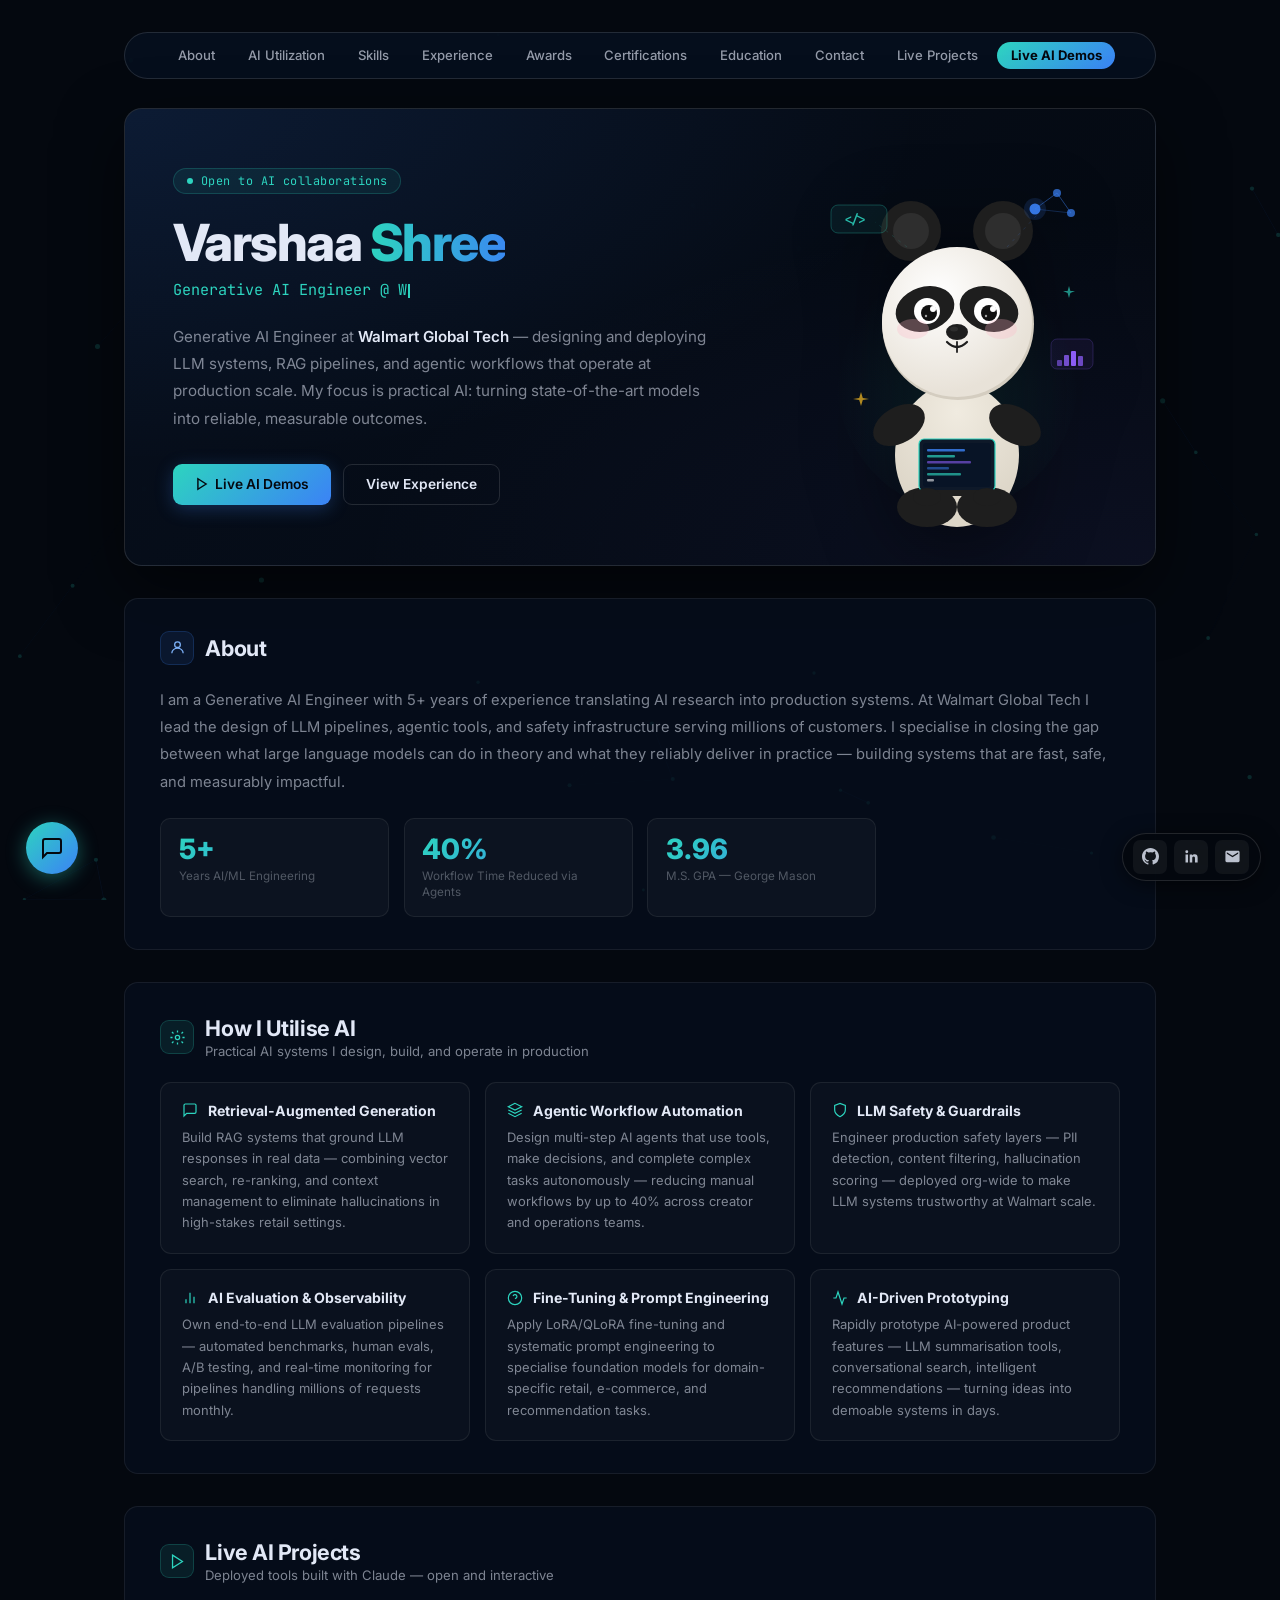
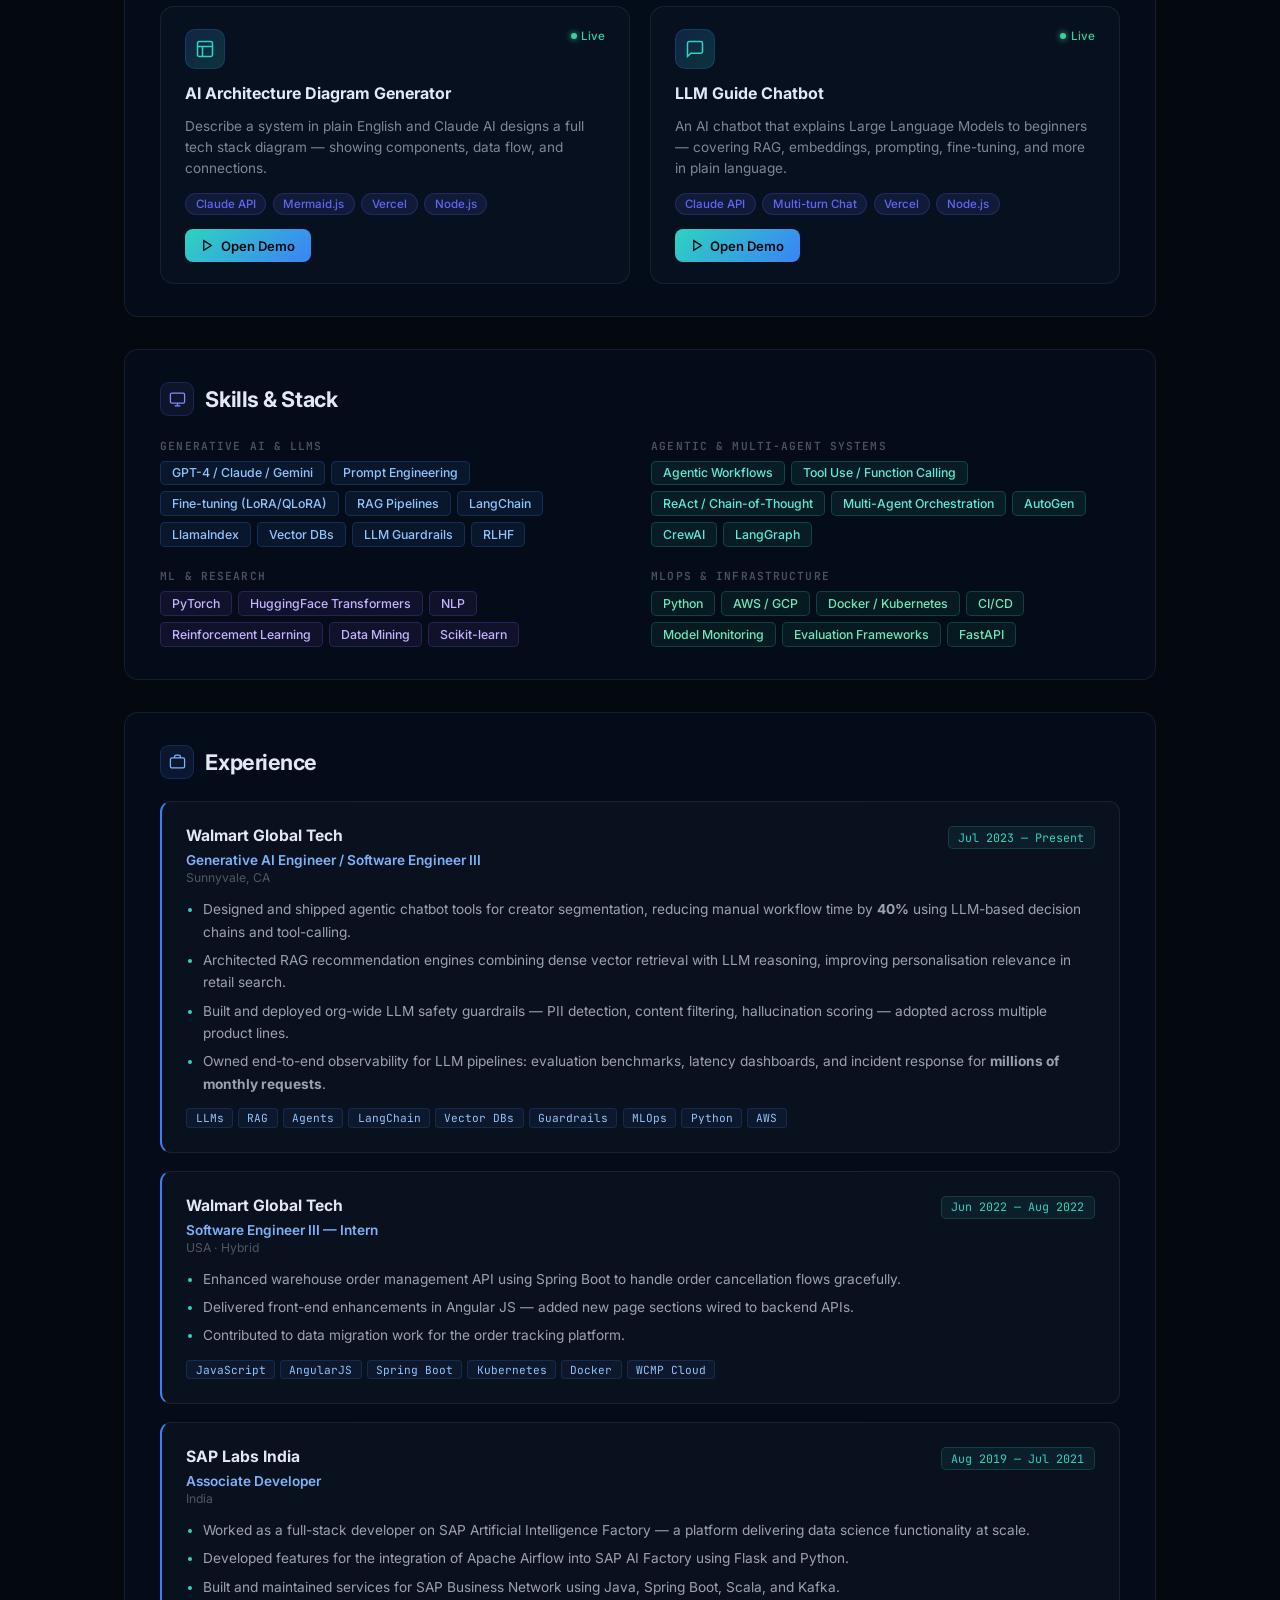
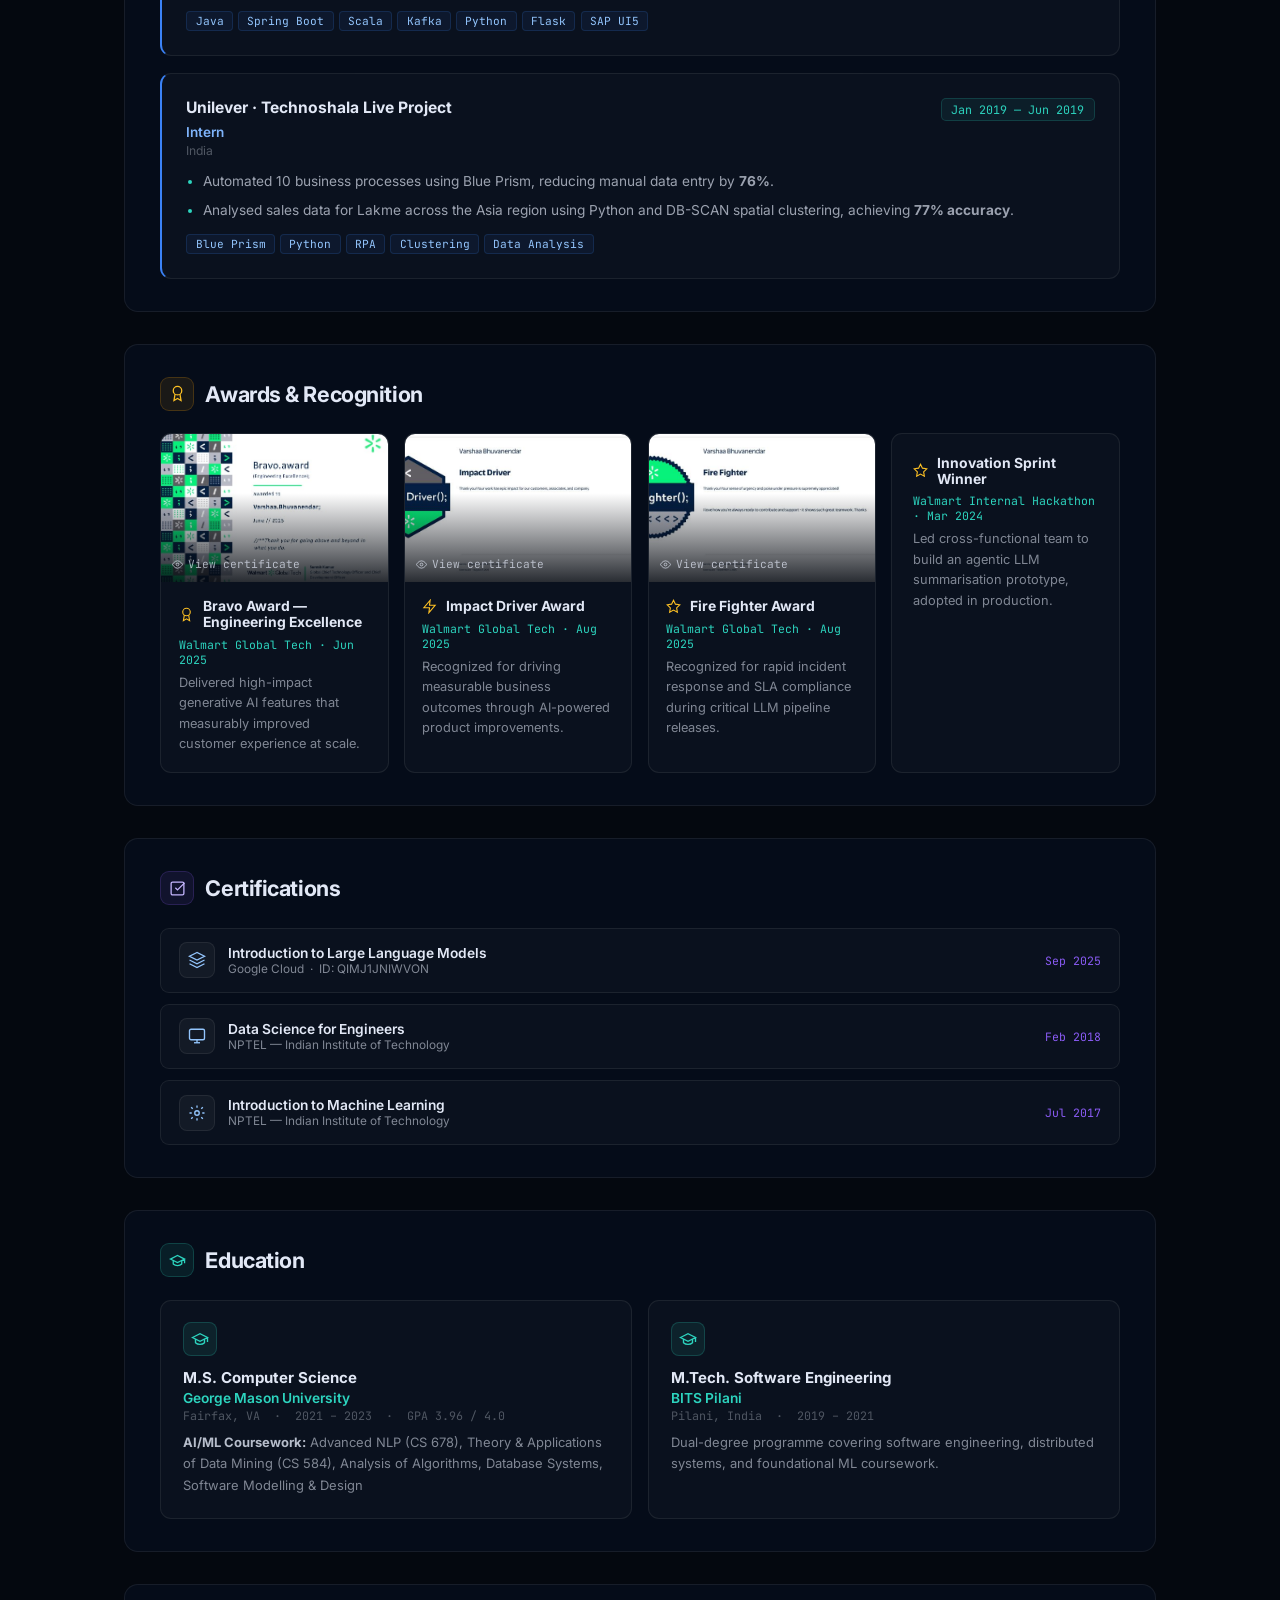
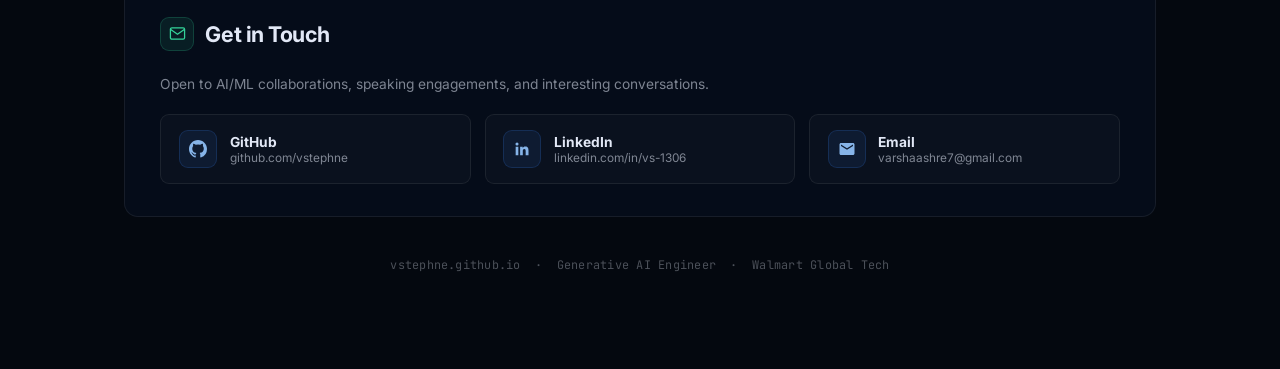
==== commit 6c13def7: "Add bell like button with EmailJS notification; fix missing script closing tag Co-Authored-By: Claud" ====
--- a/index.html
+++ b/index.html
@@ -8,6 +8,7 @@
   <link rel="preconnect" href="https://fonts.googleapis.com" />
   <link rel="preconnect" href="https://fonts.gstatic.com" crossorigin />
   <link href="https://fonts.googleapis.com/css2?family=Inter:wght@300;400;500;600;700;800&family=JetBrains+Mono:wght@400;500;600&display=swap" rel="stylesheet" />
+  <script src="https://cdn.jsdelivr.net/npm/@emailjs/browser@4/dist/email.min.js"></script>
   <style>
     :root {
       --bg:      #04080f;
@@ -1345,6 +1346,133 @@
   document.body.style.overflow='';
 }
 document.addEventListener('keydown',e=>{ if(e.key==='Escape') closeLightbox(); });
+
+/* ── Bell / Like ── */
+(function(){
+  // ── EMAILJS CONFIG — replace these 3 values after setting up emailjs.com ──
+  const EJS_PUBLIC_KEY  = 'YOUR_PUBLIC_KEY';
+  const EJS_SERVICE_ID  = 'YOUR_SERVICE_ID';
+  const EJS_TEMPLATE_ID = 'YOUR_TEMPLATE_ID';
+  // ─────────────────────────────────────────────────────────────────────────
+
+  emailjs.init({ publicKey: EJS_PUBLIC_KEY });
+
+  const STORAGE_KEY = 'vs_bell_rang';
+
+  const css = `
+    #bell-btn {
+      position: fixed; bottom: 5rem; right: 1.6rem; z-index: 900;
+      width: 52px; height: 52px; border-radius: 50%; border: none; cursor: pointer;
+      background: rgba(7,16,31,0.92); border: 1px solid rgba(255,255,255,0.12);
+      display: flex; align-items: center; justify-content: center;
+      box-shadow: 0 4px 20px rgba(0,0,0,0.4);
+      transition: transform 0.2s, box-shadow 0.2s, border-color 0.2s;
+      backdrop-filter: blur(12px);
+    }
+    #bell-btn:hover { transform: scale(1.08); border-color: rgba(251,191,36,0.4); box-shadow: 0 6px 24px rgba(251,191,36,0.2); }
+    #bell-btn svg { width: 22px; height: 22px; stroke: #fbbf24; fill: none; stroke-width: 2; transition: stroke 0.2s; }
+    #bell-btn.rang { border-color: rgba(251,191,36,0.5); background: rgba(251,191,36,0.1); }
+    #bell-btn.rang svg { stroke: #fbbf24; filter: drop-shadow(0 0 6px rgba(251,191,36,0.7)); }
+    @keyframes bellRing {
+      0%   { transform: rotate(0); }
+      15%  { transform: rotate(18deg); }
+      30%  { transform: rotate(-16deg); }
+      45%  { transform: rotate(12deg); }
+      60%  { transform: rotate(-8deg); }
+      75%  { transform: rotate(4deg); }
+      100% { transform: rotate(0); }
+    }
+    #bell-btn.ringing svg { animation: bellRing 0.6s ease; }
+    #bell-tooltip {
+      position: fixed; bottom: 5.4rem; right: 5rem; z-index: 901;
+      background: rgba(7,16,31,0.95); border: 1px solid rgba(255,255,255,0.1);
+      border-radius: 10px; padding: 0.5rem 0.85rem;
+      font-size: 0.78rem; color: rgba(226,232,246,0.75);
+      white-space: nowrap; pointer-events: none;
+      opacity: 0; transform: translateX(6px);
+      transition: opacity 0.2s, transform 0.2s;
+      backdrop-filter: blur(12px);
+    }
+    #bell-btn:hover + #bell-tooltip { opacity: 1; transform: translateX(0); }
+    #bell-toast {
+      position: fixed; bottom: 1.6rem; right: 1.6rem; z-index: 950;
+      background: rgba(7,16,31,0.95); border: 1px solid rgba(251,191,36,0.3);
+      border-radius: 12px; padding: 0.75rem 1.1rem;
+      font-size: 0.82rem; color: #e2e8f6; max-width: 260px;
+      display: flex; align-items: center; gap: 0.6rem;
+      box-shadow: 0 8px 32px rgba(0,0,0,0.5); backdrop-filter: blur(12px);
+      transform: translateY(12px); opacity: 0; pointer-events: none;
+      transition: transform 0.3s ease, opacity 0.3s ease;
+    }
+    #bell-toast.show { transform: translateY(0); opacity: 1; }
+    #bell-toast svg { width: 16px; height: 16px; flex-shrink: 0; }
+  `;
+  const s = document.createElement('style');
+  s.textContent = css;
+  document.head.appendChild(s);
+
+  document.body.insertAdjacentHTML('beforeend', `
+    <button id="bell-btn" aria-label="Like this page" onclick="ringBell()">
+      <svg viewBox="0 0 24 24"><path d="M18 8A6 6 0 0 0 6 8c0 7-3 9-3 9h18s-3-2-3-9"/><path d="M13.73 21a2 2 0 0 1-3.46 0"/></svg>
+    </button>
+    <div id="bell-tooltip">Like this page? Ring the bell!</div>
+    <div id="bell-toast">
+      <svg viewBox="0 0 24 24" fill="none" stroke="#fbbf24" stroke-width="2"><polyline points="20 6 9 17 4 12"/></svg>
+      <span id="bell-toast-msg">Thanks! Varshaa has been notified.</span>
+    </div>
+  `);
+
+  window.ringBell = function() {
+    const btn = document.getElementById('bell-btn');
+    const toast = document.getElementById('bell-toast');
+    const msg = document.getElementById('bell-toast-msg');
+
+    // Animate ring regardless
+    btn.classList.remove('ringing');
+    void btn.offsetWidth; // reflow to restart animation
+    btn.classList.add('ringing');
+
+    if (localStorage.getItem(STORAGE_KEY)) {
+      msg.textContent = 'You already rang the bell — thanks again!';
+      showToast(toast);
+      return;
+    }
+
+    // Send email via EmailJS
+    const params = {
+      visitor_time: new Date().toLocaleString('en-US', { timeZone: 'America/Los_Angeles', dateStyle: 'medium', timeStyle: 'short' }),
+      visitor_agent: navigator.userAgent.split(')')[0].split('(')[1] || 'Unknown',
+      page_url: location.href,
+      to_email: 'varshaashree7@gmail.com',
+    };
+
+    emailjs.send(EJS_SERVICE_ID, EJS_TEMPLATE_ID, params)
+      .then(() => {
+        btn.classList.add('rang');
+        localStorage.setItem(STORAGE_KEY, '1');
+        msg.textContent = 'Thanks! Varshaa has been notified.';
+        showToast(toast);
+      })
+      .catch(() => {
+        msg.textContent = 'Bell rang! (Email setup needed — see README)';
+        showToast(toast);
+      });
+  };
+
+  function showToast(toast) {
+    toast.classList.add('show');
+    setTimeout(() => toast.classList.remove('show'), 3500);
+  }
+
+  // Restore rang state on page load
+  if (localStorage.getItem(STORAGE_KEY)) {
+    window.addEventListener('DOMContentLoaded', () => {
+      document.getElementById('bell-btn')?.classList.add('rang');
+    });
+  }
+})();
+
+/* ── Lightbox ── */
 </script>
 </body>
 </html>
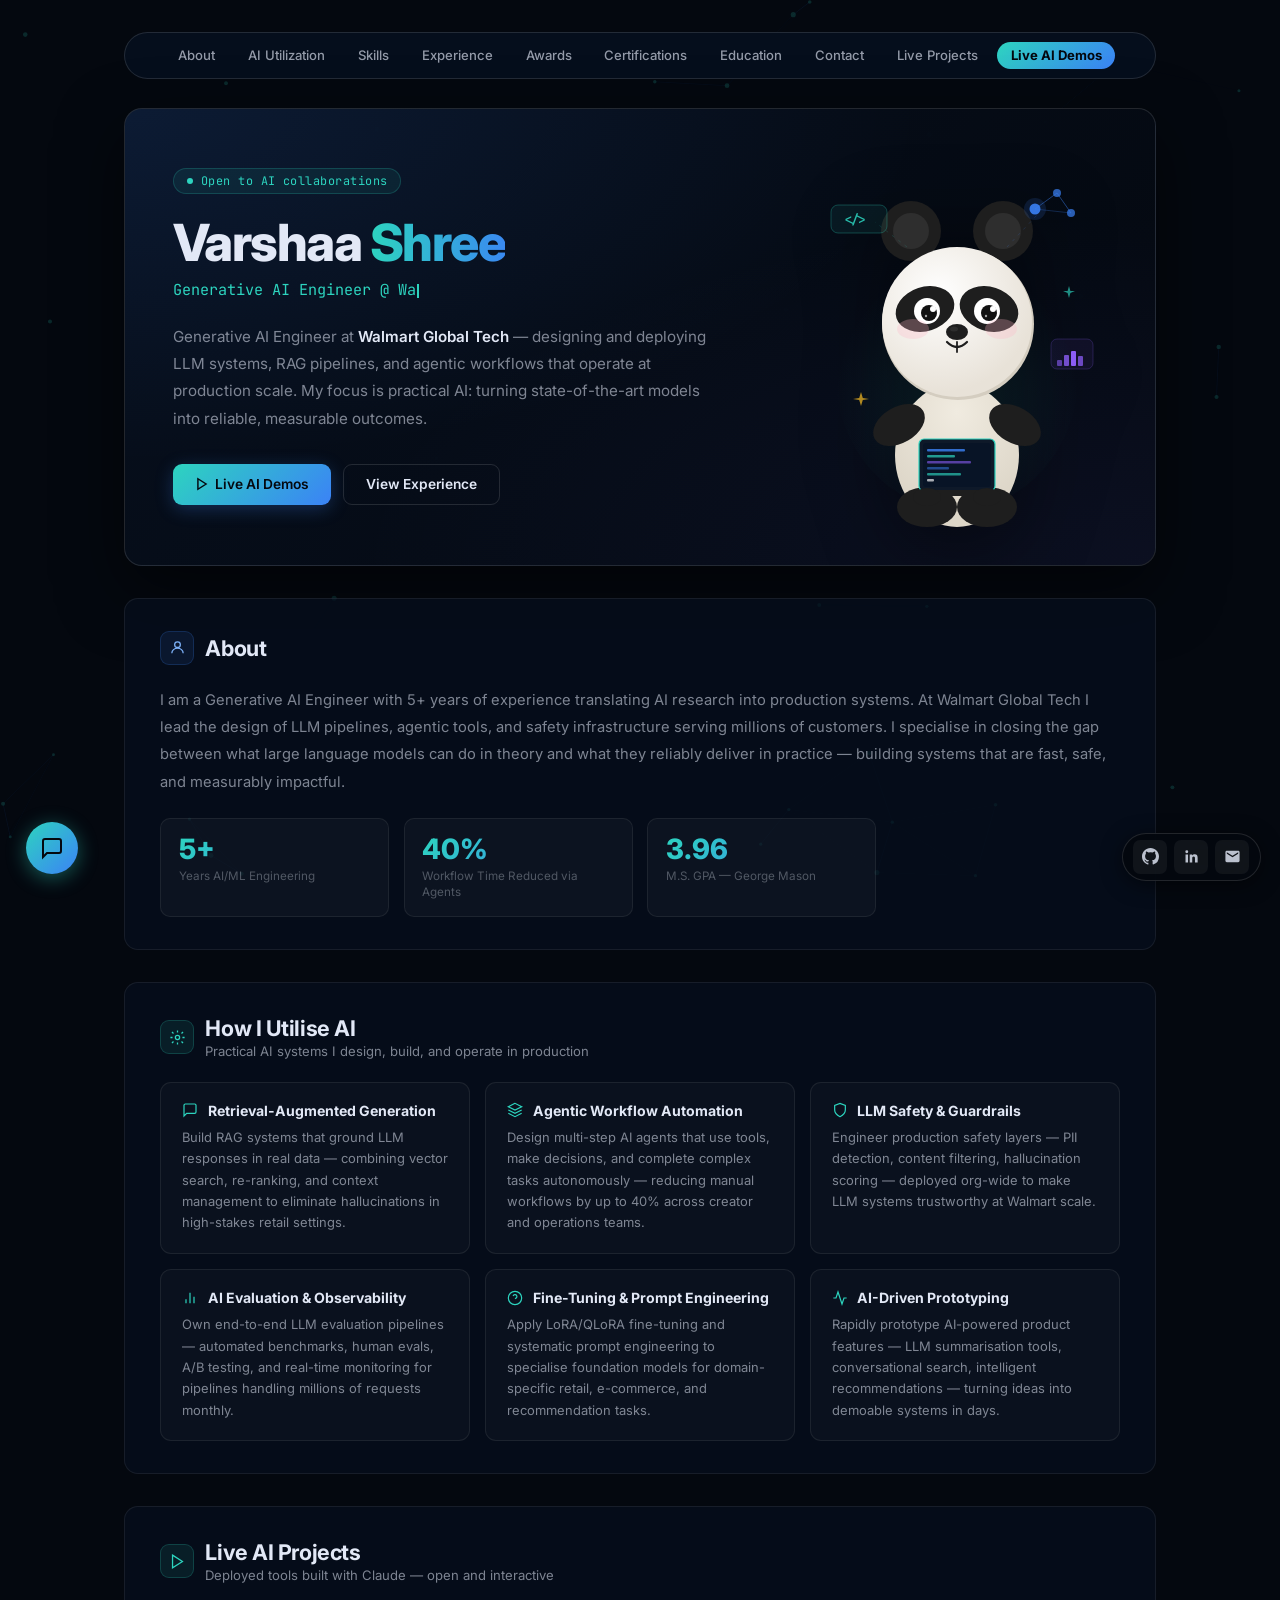
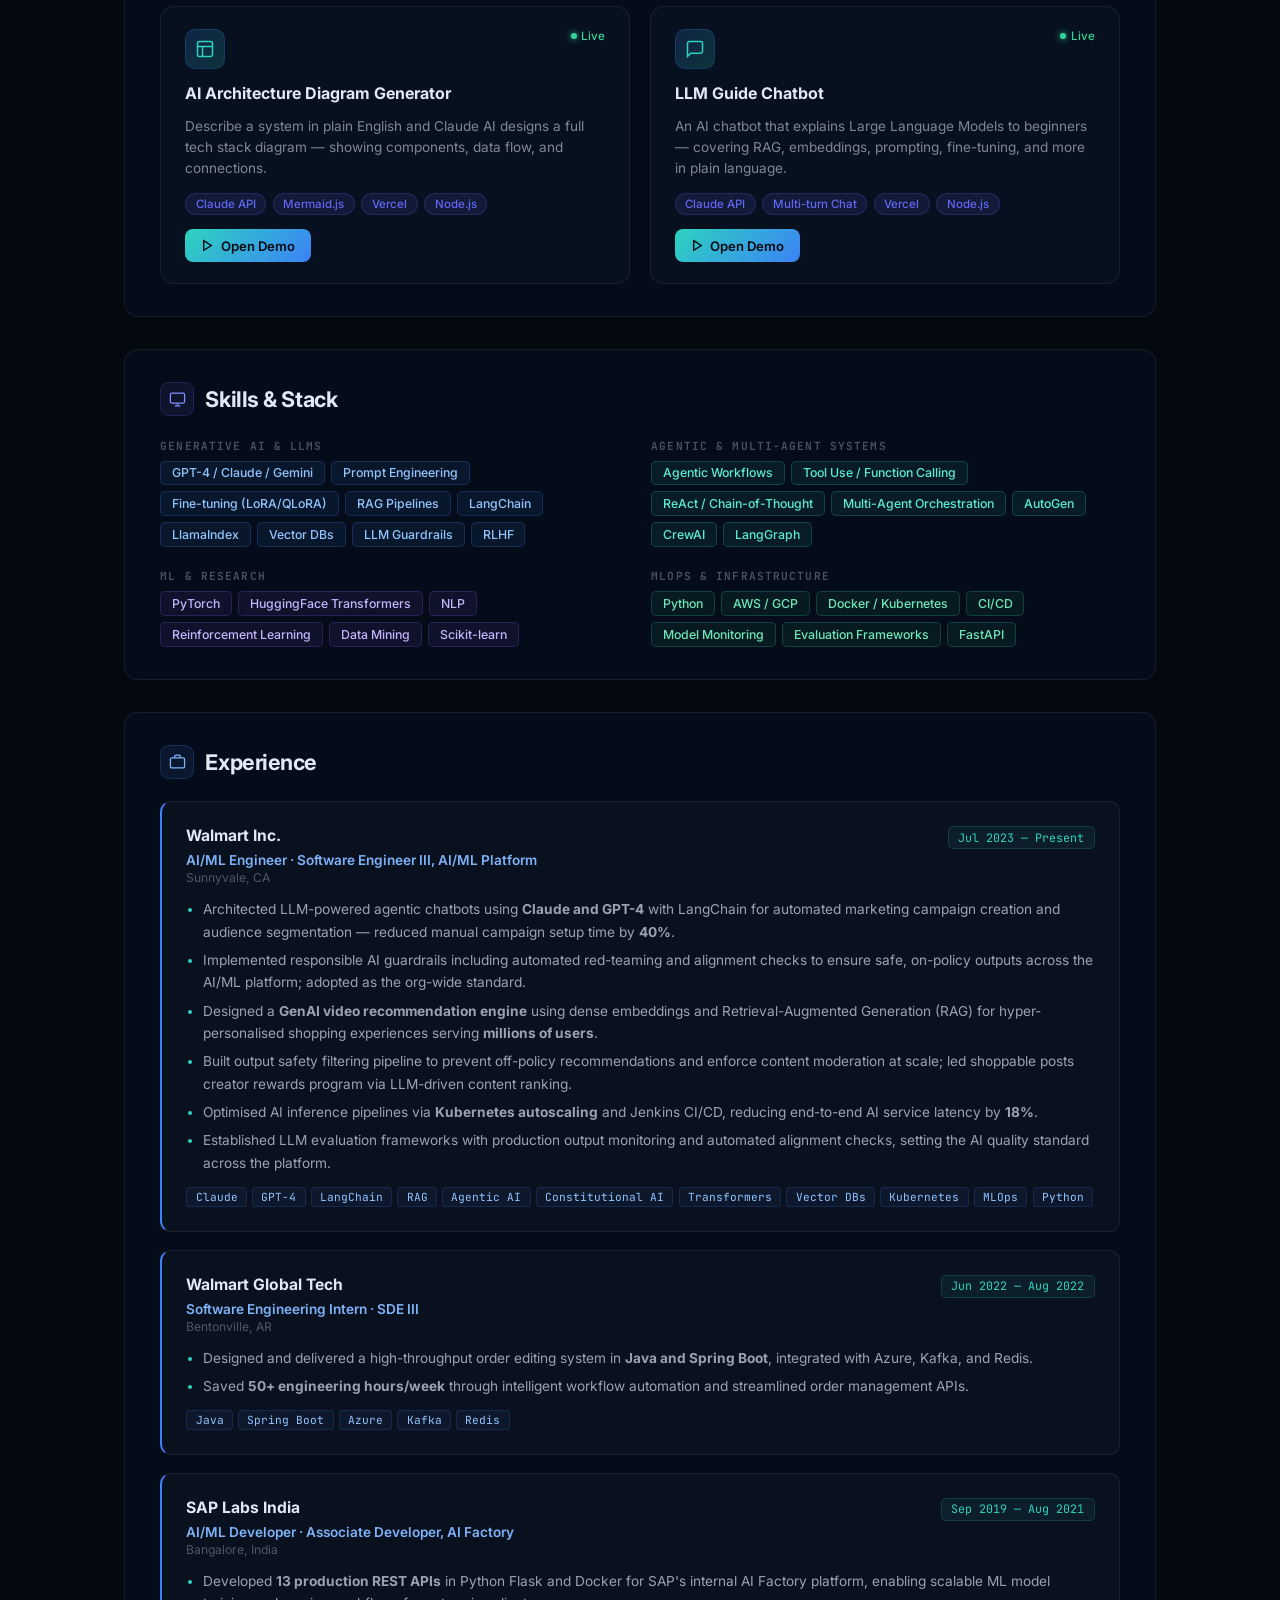
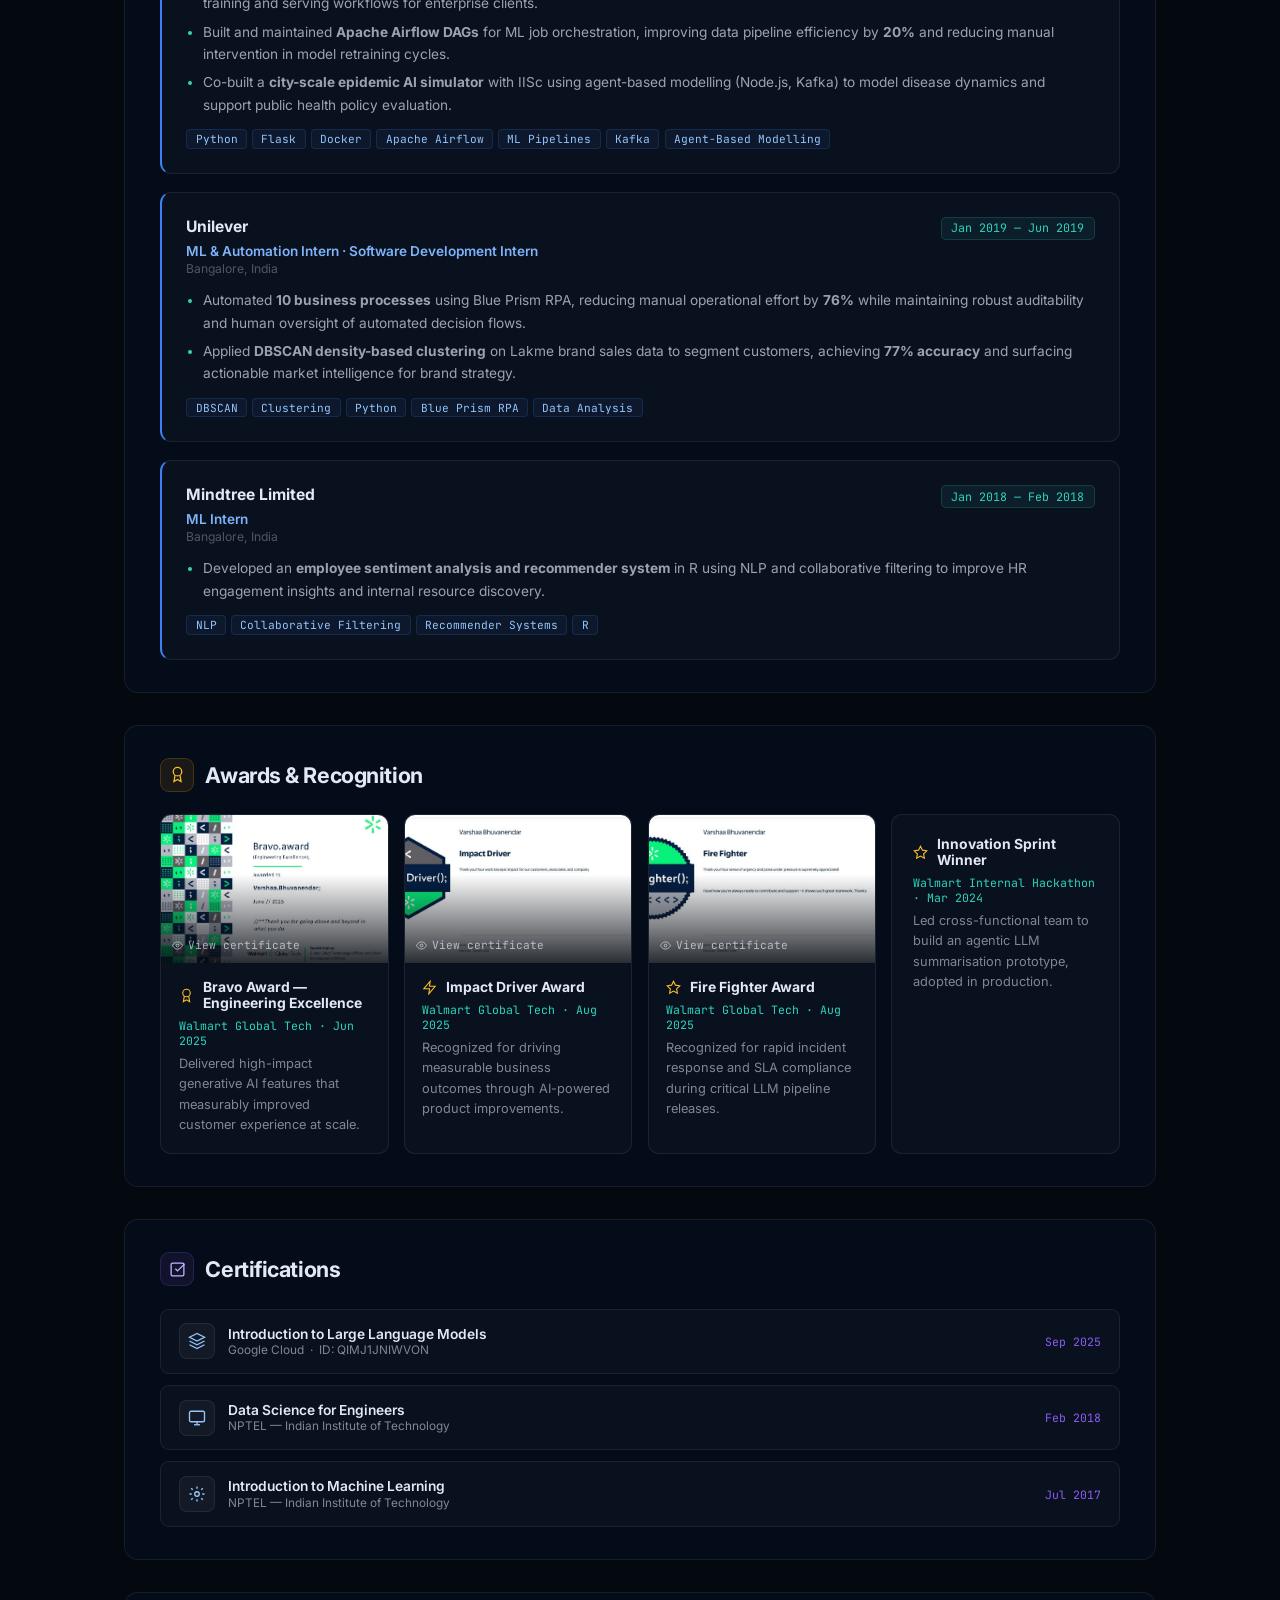
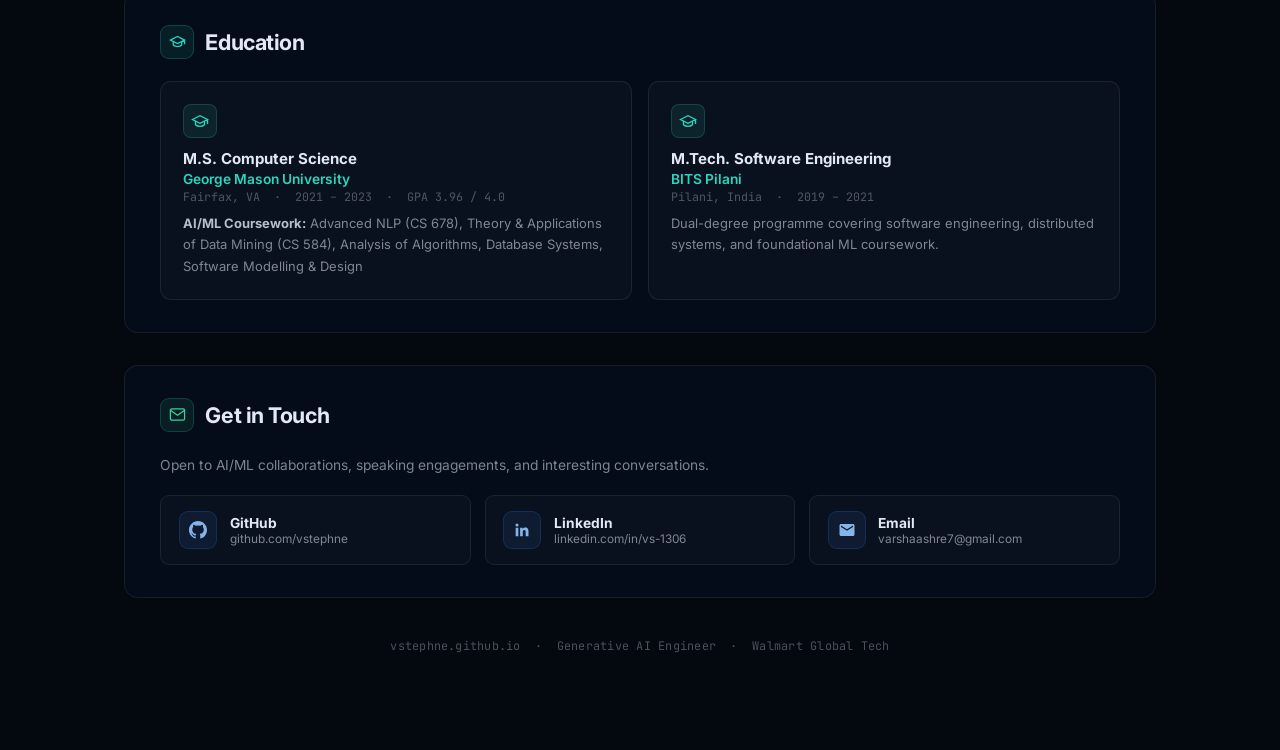
==== commit d00b17be: "Update experience section: ML-centric bullets, fix SAP dates, add Mindtree - Walmart: rewritten with" ====
--- a/index.html
+++ b/index.html
@@ -899,21 +899,24 @@
 
       <div class="exp-card">
         <div class="exp-top">
-          <span class="exp-co">Walmart Global Tech</span>
+          <span class="exp-co">Walmart Inc.</span>
           <span class="exp-period">Jul 2023 — Present</span>
         </div>
-        <div class="exp-title">Generative AI Engineer / Software Engineer III</div>
+        <div class="exp-title">AI/ML Engineer · Software Engineer III, AI/ML Platform</div>
         <div class="exp-loc">Sunnyvale, CA</div>
         <ul class="exp-ul">
-          <li>Designed and shipped agentic chatbot tools for creator segmentation, reducing manual workflow time by <strong>40%</strong> using LLM-based decision chains and tool-calling.</li>
-          <li>Architected RAG recommendation engines combining dense vector retrieval with LLM reasoning, improving personalisation relevance in retail search.</li>
-          <li>Built and deployed org-wide LLM safety guardrails — PII detection, content filtering, hallucination scoring — adopted across multiple product lines.</li>
-          <li>Owned end-to-end observability for LLM pipelines: evaluation benchmarks, latency dashboards, and incident response for <strong>millions of monthly requests</strong>.</li>
+          <li>Architected LLM-powered agentic chatbots using <strong>Claude and GPT-4</strong> with LangChain for automated marketing campaign creation and audience segmentation — reduced manual campaign setup time by <strong>40%</strong>.</li>
+          <li>Implemented responsible AI guardrails including automated red-teaming and alignment checks to ensure safe, on-policy outputs across the AI/ML platform; adopted as the org-wide standard.</li>
+          <li>Designed a <strong>GenAI video recommendation engine</strong> using dense embeddings and Retrieval-Augmented Generation (RAG) for hyper-personalised shopping experiences serving <strong>millions of users</strong>.</li>
+          <li>Built output safety filtering pipeline to prevent off-policy recommendations and enforce content moderation at scale; led shoppable posts creator rewards program via LLM-driven content ranking.</li>
+          <li>Optimised AI inference pipelines via <strong>Kubernetes autoscaling</strong> and Jenkins CI/CD, reducing end-to-end AI service latency by <strong>18%</strong>.</li>
+          <li>Established LLM evaluation frameworks with production output monitoring and automated alignment checks, setting the AI quality standard across the platform.</li>
         </ul>
         <div class="exp-chips">
-          <span class="chip">LLMs</span><span class="chip">RAG</span><span class="chip">Agents</span>
-          <span class="chip">LangChain</span><span class="chip">Vector DBs</span><span class="chip">Guardrails</span>
-          <span class="chip">MLOps</span><span class="chip">Python</span><span class="chip">AWS</span>
+          <span class="chip">Claude</span><span class="chip">GPT-4</span><span class="chip">LangChain</span>
+          <span class="chip">RAG</span><span class="chip">Agentic AI</span><span class="chip">Constitutional AI</span>
+          <span class="chip">Transformers</span><span class="chip">Vector DBs</span>
+          <span class="chip">Kubernetes</span><span class="chip">MLOps</span><span class="chip">Python</span>
         </div>
       </div>
 
@@ -922,53 +925,67 @@
           <span class="exp-co">Walmart Global Tech</span>
           <span class="exp-period">Jun 2022 — Aug 2022</span>
         </div>
-        <div class="exp-title">Software Engineer III — Intern</div>
-        <div class="exp-loc">USA · Hybrid</div>
+        <div class="exp-title">Software Engineering Intern · SDE III</div>
+        <div class="exp-loc">Bentonville, AR</div>
         <ul class="exp-ul">
-          <li>Enhanced warehouse order management API using Spring Boot to handle order cancellation flows gracefully.</li>
-          <li>Delivered front-end enhancements in Angular JS — added new page sections wired to backend APIs.</li>
-          <li>Contributed to data migration work for the order tracking platform.</li>
+          <li>Designed and delivered a high-throughput order editing system in <strong>Java and Spring Boot</strong>, integrated with Azure, Kafka, and Redis.</li>
+          <li>Saved <strong>50+ engineering hours/week</strong> through intelligent workflow automation and streamlined order management APIs.</li>
         </ul>
         <div class="exp-chips">
-          <span class="chip">JavaScript</span><span class="chip">AngularJS</span>
-          <span class="chip">Spring Boot</span><span class="chip">Kubernetes</span>
-          <span class="chip">Docker</span><span class="chip">WCMP Cloud</span>
+          <span class="chip">Java</span><span class="chip">Spring Boot</span>
+          <span class="chip">Azure</span><span class="chip">Kafka</span><span class="chip">Redis</span>
         </div>
       </div>
 
       <div class="exp-card">
         <div class="exp-top">
           <span class="exp-co">SAP Labs India</span>
-          <span class="exp-period">Aug 2019 — Jul 2021</span>
-        </div>
-        <div class="exp-title">Associate Developer</div>
-        <div class="exp-loc">India</div>
+          <span class="exp-period">Sep 2019 — Aug 2021</span>
+        </div>
+        <div class="exp-title">AI/ML Developer · Associate Developer, AI Factory</div>
+        <div class="exp-loc">Bangalore, India</div>
         <ul class="exp-ul">
-          <li>Worked as a full-stack developer on SAP Artificial Intelligence Factory — a platform delivering data science functionality at scale.</li>
-          <li>Developed features for the integration of Apache Airflow into SAP AI Factory using Flask and Python.</li>
-          <li>Built and maintained services for SAP Business Network using Java, Spring Boot, Scala, and Kafka.</li>
+          <li>Developed <strong>13 production REST APIs</strong> in Python Flask and Docker for SAP's internal AI Factory platform, enabling scalable ML model training and serving workflows for enterprise clients.</li>
+          <li>Built and maintained <strong>Apache Airflow DAGs</strong> for ML job orchestration, improving data pipeline efficiency by <strong>20%</strong> and reducing manual intervention in model retraining cycles.</li>
+          <li>Co-built a <strong>city-scale epidemic AI simulator</strong> with IISc using agent-based modelling (Node.js, Kafka) to model disease dynamics and support public health policy evaluation.</li>
         </ul>
         <div class="exp-chips">
-          <span class="chip">Java</span><span class="chip">Spring Boot</span>
-          <span class="chip">Scala</span><span class="chip">Kafka</span>
-          <span class="chip">Python</span><span class="chip">Flask</span><span class="chip">SAP UI5</span>
+          <span class="chip">Python</span><span class="chip">Flask</span><span class="chip">Docker</span>
+          <span class="chip">Apache Airflow</span><span class="chip">ML Pipelines</span>
+          <span class="chip">Kafka</span><span class="chip">Agent-Based Modelling</span>
         </div>
       </div>
 
       <div class="exp-card">
         <div class="exp-top">
-          <span class="exp-co">Unilever · Technoshala Live Project</span>
+          <span class="exp-co">Unilever</span>
           <span class="exp-period">Jan 2019 — Jun 2019</span>
         </div>
-        <div class="exp-title">Intern</div>
-        <div class="exp-loc">India</div>
+        <div class="exp-title">ML &amp; Automation Intern · Software Development Intern</div>
+        <div class="exp-loc">Bangalore, India</div>
         <ul class="exp-ul">
-          <li>Automated 10 business processes using Blue Prism, reducing manual data entry by <strong>76%</strong>.</li>
-          <li>Analysed sales data for Lakme across the Asia region using Python and DB-SCAN spatial clustering, achieving <strong>77% accuracy</strong>.</li>
+          <li>Automated <strong>10 business processes</strong> using Blue Prism RPA, reducing manual operational effort by <strong>76%</strong> while maintaining robust auditability and human oversight of automated decision flows.</li>
+          <li>Applied <strong>DBSCAN density-based clustering</strong> on Lakme brand sales data to segment customers, achieving <strong>77% accuracy</strong> and surfacing actionable market intelligence for brand strategy.</li>
         </ul>
         <div class="exp-chips">
-          <span class="chip">Blue Prism</span><span class="chip">Python</span>
-          <span class="chip">RPA</span><span class="chip">Clustering</span><span class="chip">Data Analysis</span>
+          <span class="chip">DBSCAN</span><span class="chip">Clustering</span><span class="chip">Python</span>
+          <span class="chip">Blue Prism RPA</span><span class="chip">Data Analysis</span>
+        </div>
+      </div>
+
+      <div class="exp-card">
+        <div class="exp-top">
+          <span class="exp-co">Mindtree Limited</span>
+          <span class="exp-period">Jan 2018 — Feb 2018</span>
+        </div>
+        <div class="exp-title">ML Intern</div>
+        <div class="exp-loc">Bangalore, India</div>
+        <ul class="exp-ul">
+          <li>Developed an <strong>employee sentiment analysis and recommender system</strong> in R using NLP and collaborative filtering to improve HR engagement insights and internal resource discovery.</li>
+        </ul>
+        <div class="exp-chips">
+          <span class="chip">NLP</span><span class="chip">Collaborative Filtering</span>
+          <span class="chip">Recommender Systems</span><span class="chip">R</span>
         </div>
       </div>
 
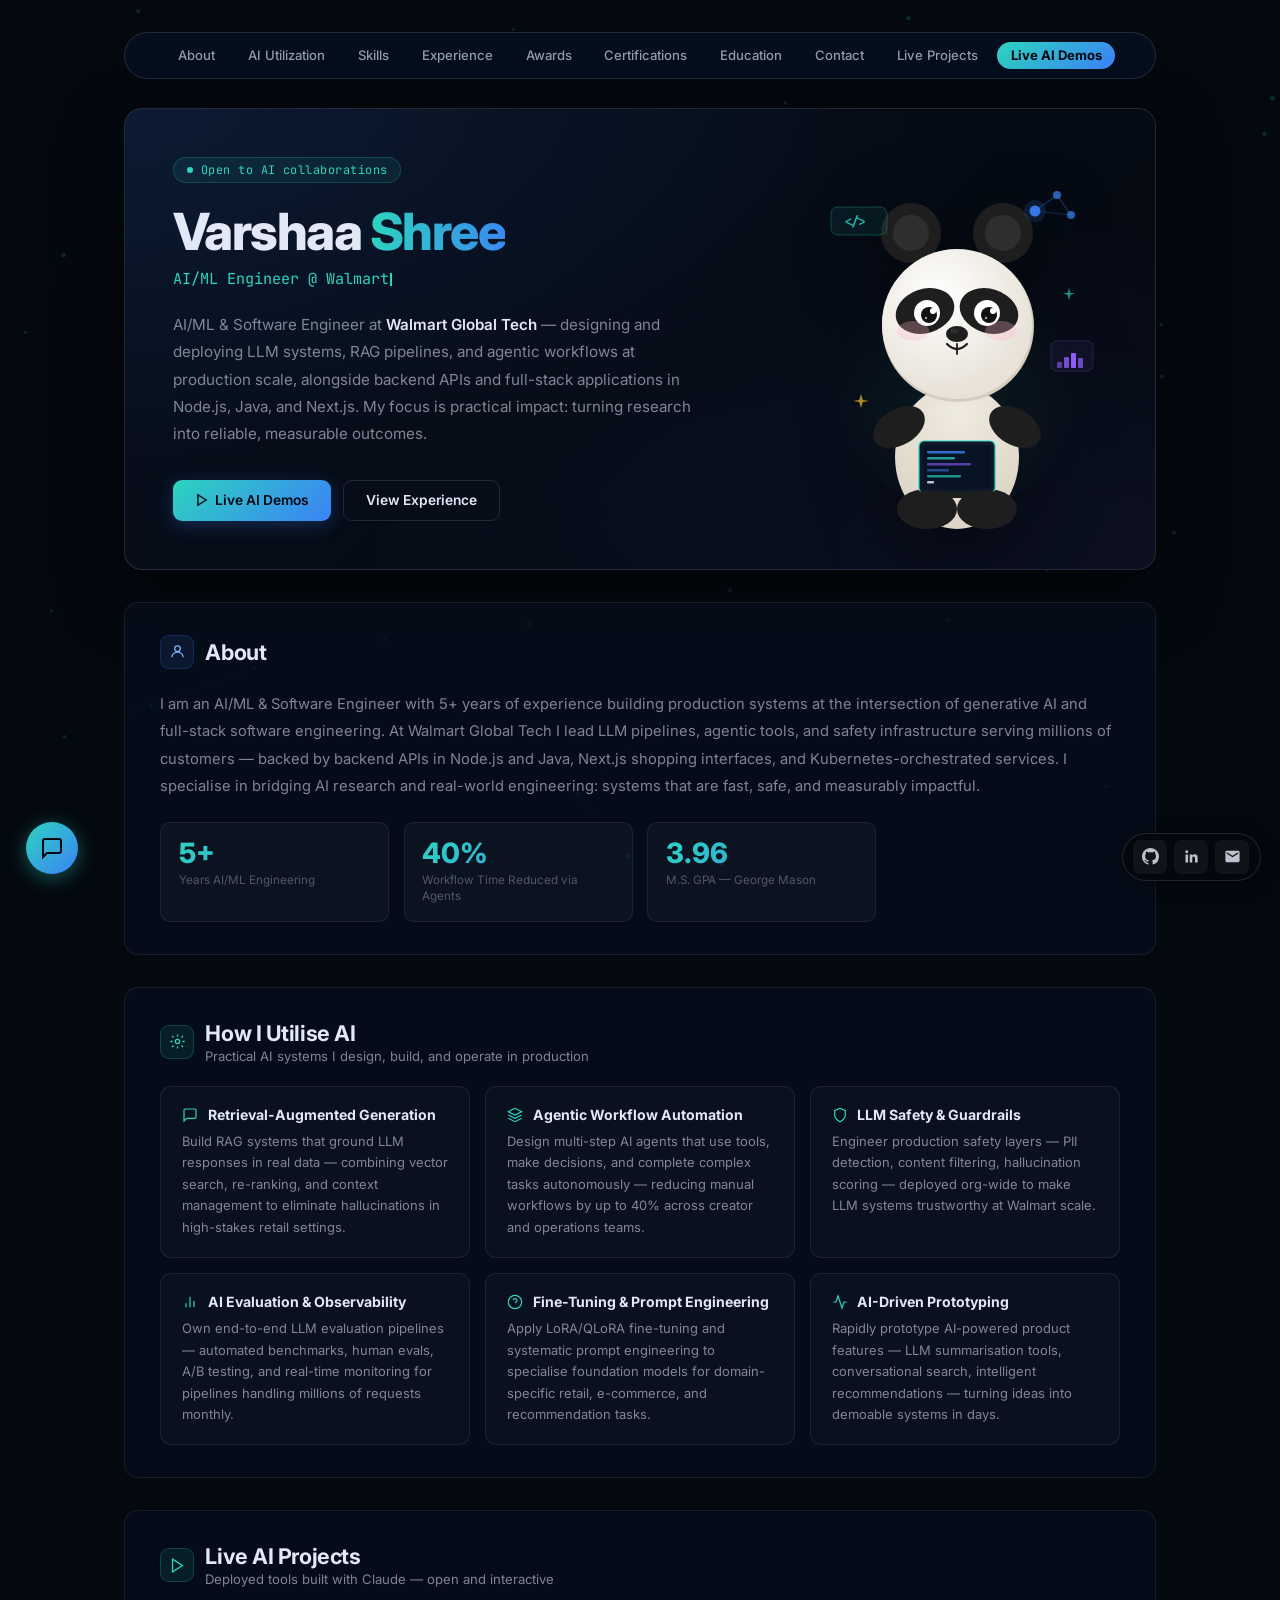
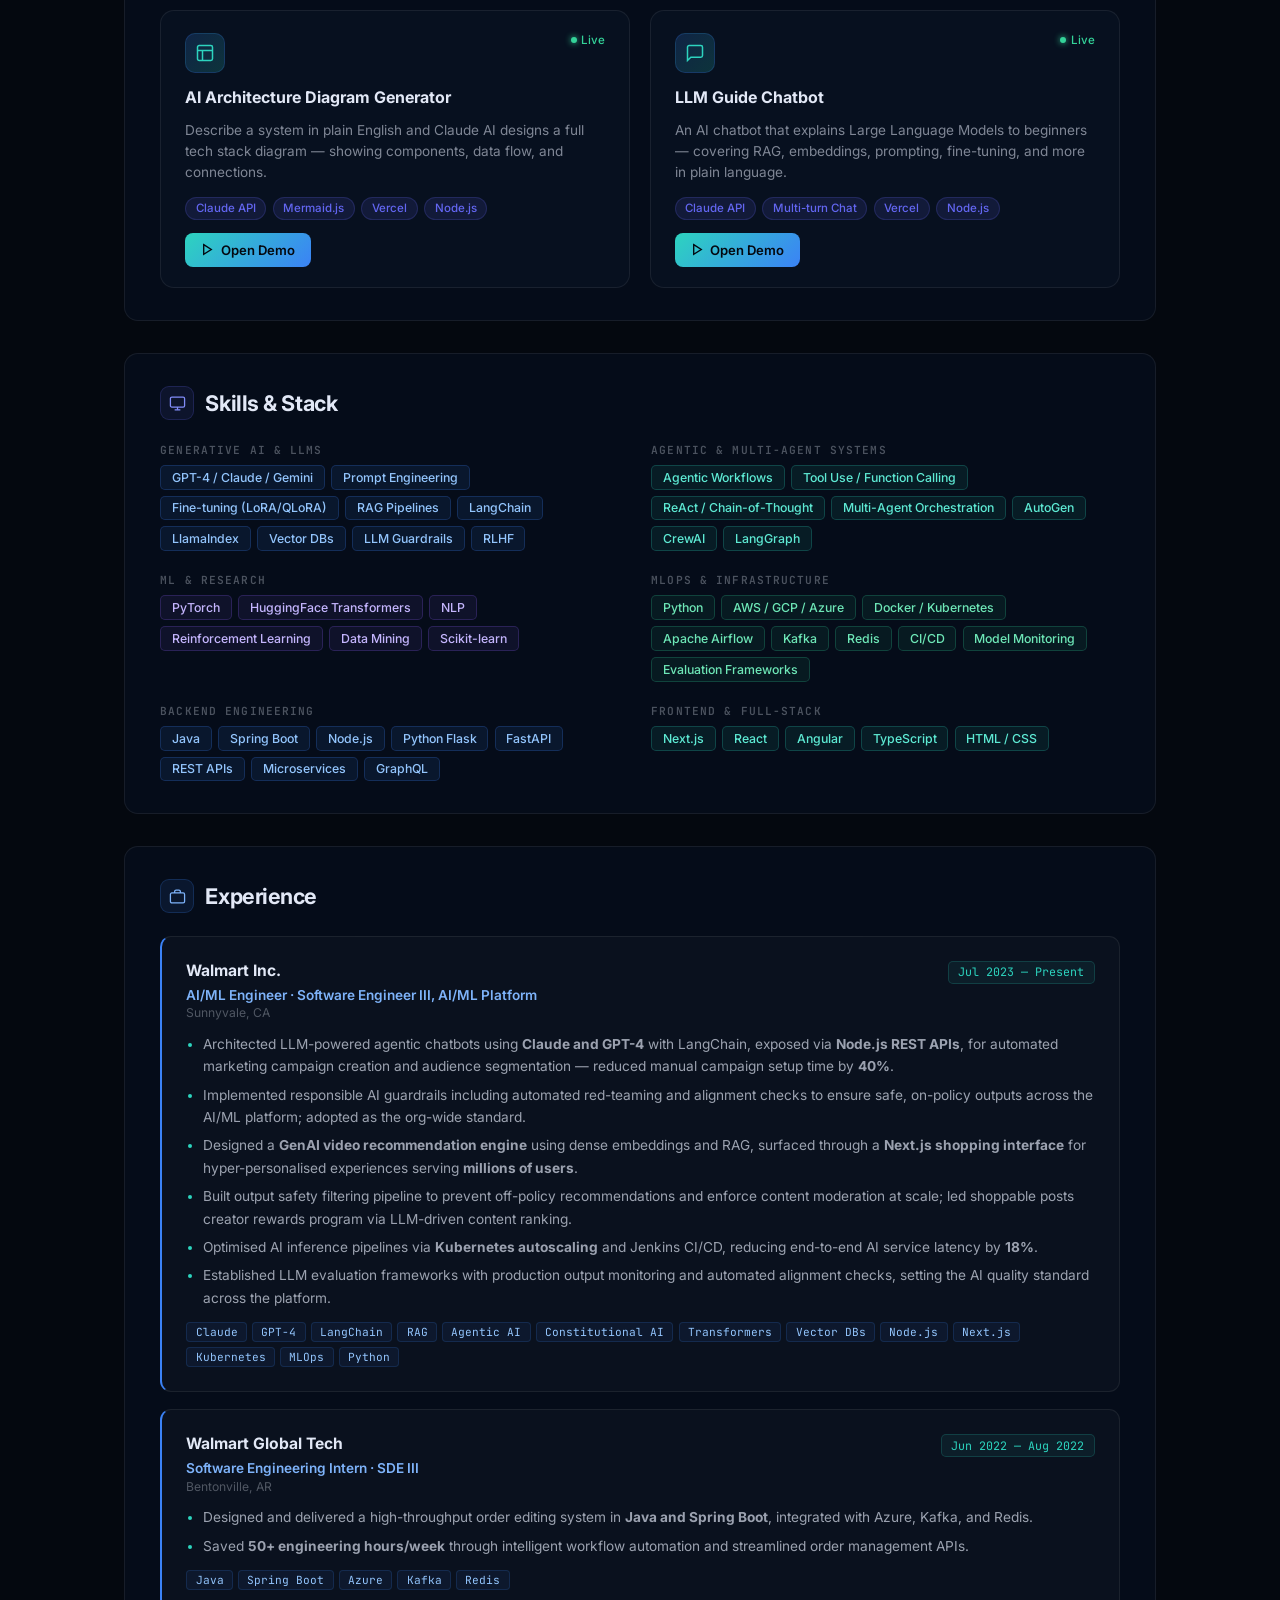
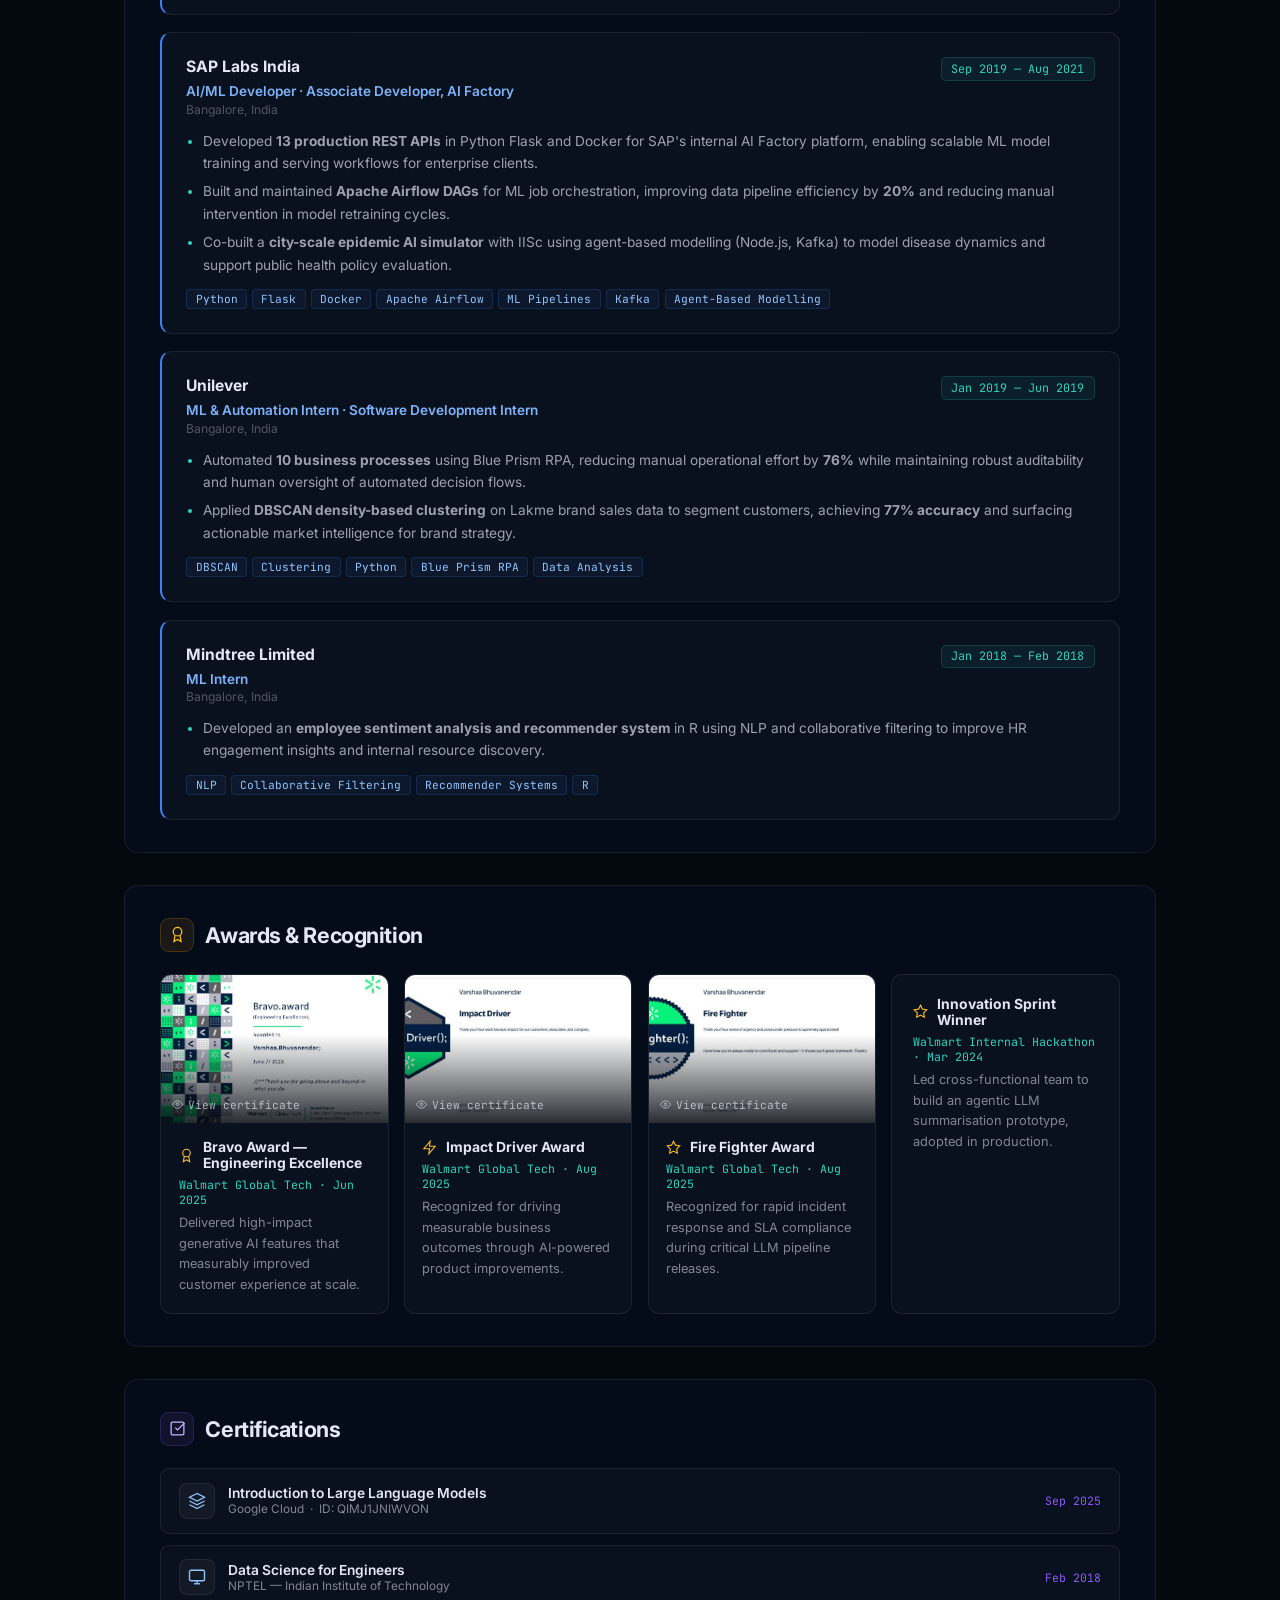
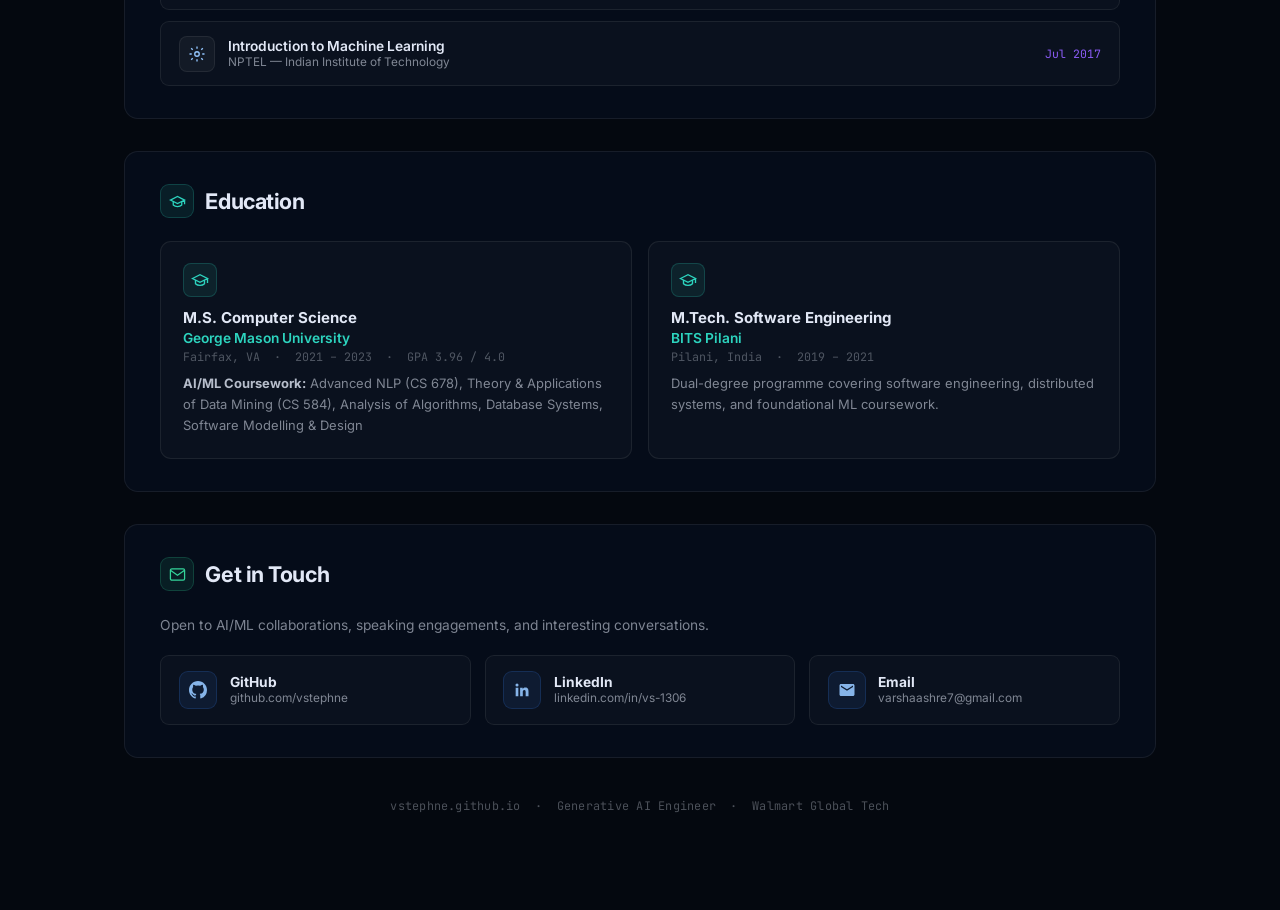
==== commit 737824eb: "adding changes to add software tasks" ====
--- a/index.html
+++ b/index.html
@@ -3,8 +3,8 @@
 <head>
   <meta charset="UTF-8" />
   <meta name="viewport" content="width=device-width, initial-scale=1.0" />
-  <title>Varshaa Shree — Generative AI Engineer</title>
-  <meta name="description" content="Varshaa Shree — Generative AI Engineer at Walmart Global Tech." />
+  <title>Varshaa Shree — AI/ML &amp; Software Engineer</title>
+  <meta name="description" content="Varshaa Shree — AI/ML &amp; Software Engineer at Walmart Global Tech. Building LLM systems, agentic workflows, and full-stack applications at production scale." />
   <link rel="preconnect" href="https://fonts.googleapis.com" />
   <link rel="preconnect" href="https://fonts.gstatic.com" crossorigin />
   <link href="https://fonts.googleapis.com/css2?family=Inter:wght@300;400;500;600;700;800&family=JetBrains+Mono:wght@400;500;600&display=swap" rel="stylesheet" />
@@ -531,9 +531,10 @@
       <h1>Varshaa <em>Shree</em></h1>
       <div class="hero-role" id="typer"><span class="cursor"></span></div>
       <p class="hero-desc">
-        Generative AI Engineer at <strong>Walmart Global Tech</strong> — designing and deploying
-        LLM systems, RAG pipelines, and agentic workflows that operate at production scale.
-        My focus is practical AI: turning state-of-the-art models into reliable, measurable outcomes.
+        AI/ML &amp; Software Engineer at <strong>Walmart Global Tech</strong> — designing and deploying
+        LLM systems, RAG pipelines, and agentic workflows at production scale, alongside backend APIs
+        and full-stack applications in Node.js, Java, and Next.js.
+        My focus is practical impact: turning research into reliable, measurable outcomes.
       </p>
       <div class="hero-btns">
         <a class="btn btn-primary" href="#live-projects">
@@ -691,11 +692,11 @@
       <h2>About</h2>
     </div>
     <p class="about-text">
-      I am a Generative AI Engineer with 5+ years of experience translating AI research into production systems.
-      At Walmart Global Tech I lead the design of LLM pipelines, agentic tools, and safety infrastructure
-      serving millions of customers. I specialise in closing the gap between what large language models
-      can do in theory and what they reliably deliver in practice — building systems that are fast,
-      safe, and measurably impactful.
+      I am an AI/ML &amp; Software Engineer with 5+ years of experience building production systems at the intersection
+      of generative AI and full-stack software engineering. At Walmart Global Tech I lead LLM pipelines, agentic tools,
+      and safety infrastructure serving millions of customers — backed by backend APIs in Node.js and Java, Next.js
+      shopping interfaces, and Kubernetes-orchestrated services. I specialise in bridging AI research and real-world
+      engineering: systems that are fast, safe, and measurably impactful.
     </p>
     <div class="stats-row">
       <div class="stat"><div class="stat-n">5+</div><div class="stat-l">Years AI/ML Engineering</div></div>
@@ -876,12 +877,37 @@
         <div class="grp-label">MLOps &amp; Infrastructure</div>
         <div class="tags">
           <span class="tag tg">Python</span>
-          <span class="tag tg">AWS / GCP</span>
+          <span class="tag tg">AWS / GCP / Azure</span>
           <span class="tag tg">Docker / Kubernetes</span>
+          <span class="tag tg">Apache Airflow</span>
+          <span class="tag tg">Kafka</span>
+          <span class="tag tg">Redis</span>
           <span class="tag tg">CI/CD</span>
           <span class="tag tg">Model Monitoring</span>
           <span class="tag tg">Evaluation Frameworks</span>
-          <span class="tag tg">FastAPI</span>
+        </div>
+      </div>
+      <div>
+        <div class="grp-label">Backend Engineering</div>
+        <div class="tags">
+          <span class="tag tb">Java</span>
+          <span class="tag tb">Spring Boot</span>
+          <span class="tag tb">Node.js</span>
+          <span class="tag tb">Python Flask</span>
+          <span class="tag tb">FastAPI</span>
+          <span class="tag tb">REST APIs</span>
+          <span class="tag tb">Microservices</span>
+          <span class="tag tb">GraphQL</span>
+        </div>
+      </div>
+      <div>
+        <div class="grp-label">Frontend &amp; Full-Stack</div>
+        <div class="tags">
+          <span class="tag tt">Next.js</span>
+          <span class="tag tt">React</span>
+          <span class="tag tt">Angular</span>
+          <span class="tag tt">TypeScript</span>
+          <span class="tag tt">HTML / CSS</span>
         </div>
       </div>
     </div>
@@ -905,9 +931,9 @@
         <div class="exp-title">AI/ML Engineer · Software Engineer III, AI/ML Platform</div>
         <div class="exp-loc">Sunnyvale, CA</div>
         <ul class="exp-ul">
-          <li>Architected LLM-powered agentic chatbots using <strong>Claude and GPT-4</strong> with LangChain for automated marketing campaign creation and audience segmentation — reduced manual campaign setup time by <strong>40%</strong>.</li>
+          <li>Architected LLM-powered agentic chatbots using <strong>Claude and GPT-4</strong> with LangChain, exposed via <strong>Node.js REST APIs</strong>, for automated marketing campaign creation and audience segmentation — reduced manual campaign setup time by <strong>40%</strong>.</li>
           <li>Implemented responsible AI guardrails including automated red-teaming and alignment checks to ensure safe, on-policy outputs across the AI/ML platform; adopted as the org-wide standard.</li>
-          <li>Designed a <strong>GenAI video recommendation engine</strong> using dense embeddings and Retrieval-Augmented Generation (RAG) for hyper-personalised shopping experiences serving <strong>millions of users</strong>.</li>
+          <li>Designed a <strong>GenAI video recommendation engine</strong> using dense embeddings and RAG, surfaced through a <strong>Next.js shopping interface</strong> for hyper-personalised experiences serving <strong>millions of users</strong>.</li>
           <li>Built output safety filtering pipeline to prevent off-policy recommendations and enforce content moderation at scale; led shoppable posts creator rewards program via LLM-driven content ranking.</li>
           <li>Optimised AI inference pipelines via <strong>Kubernetes autoscaling</strong> and Jenkins CI/CD, reducing end-to-end AI service latency by <strong>18%</strong>.</li>
           <li>Established LLM evaluation frameworks with production output monitoring and automated alignment checks, setting the AI quality standard across the platform.</li>
@@ -916,6 +942,7 @@
           <span class="chip">Claude</span><span class="chip">GPT-4</span><span class="chip">LangChain</span>
           <span class="chip">RAG</span><span class="chip">Agentic AI</span><span class="chip">Constitutional AI</span>
           <span class="chip">Transformers</span><span class="chip">Vector DBs</span>
+          <span class="chip">Node.js</span><span class="chip">Next.js</span>
           <span class="chip">Kubernetes</span><span class="chip">MLOps</span><span class="chip">Python</span>
         </div>
       </div>
@@ -1218,7 +1245,7 @@
 /* ── Typewriter ── */
 (function(){
   const el=document.getElementById('typer'),cur=el.querySelector('.cursor');
-  const phrases=['Generative AI Engineer @ Walmart','LLM Systems Architect','RAG Pipeline Engineer','Agentic Workflow Designer','AI Safety & Guardrails Lead'];
+  const phrases=['AI/ML Engineer @ Walmart','Software Engineer III','LLM Systems Architect','Backend & Full-Stack Engineer','RAG Pipeline Engineer','Agentic Workflow Designer','AI Safety & Guardrails Lead'];
   let pi=0,ci=0,del=false;
   function tick(){
     const ph=phrases[pi];
@@ -1242,10 +1269,10 @@
 /* ── Chatbot ── */
 (function(){
   const KB=[
-    {k:['who are you','about you','tell me about','introduce'],a:"I'm Varshaa Shree — a Generative AI Engineer at Walmart Global Tech based in Sunnyvale, CA. I build LLM systems, RAG pipelines, and agentic workflows at production scale."},
+    {k:['who are you','about you','tell me about','introduce'],a:"I'm Varshaa Shree — an AI/ML &amp; Software Engineer at Walmart Global Tech based in Sunnyvale, CA. I build LLM systems, RAG pipelines, and agentic workflows at production scale, alongside full-stack applications in Node.js, Java, and Next.js."},
     {k:['current job','work now','working','walmart','role','position','title'],a:"I currently work at Walmart Global Tech as a Generative AI Engineer / Software Engineer III (Jul 2023 — Present). I lead LLM pipeline design, agentic tools, and AI safety infrastructure."},
     {k:['experience','work history','previous','past','intern','sap','unilever'],a:"My experience:\n• Walmart Global Tech — SWE III Intern (Jun–Aug 2022)\n• SAP Labs India — Associate Developer (Aug 2019–Jul 2021)\n• Unilever / Technoshala — Intern (Jan–Jun 2019)"},
-    {k:['skill','tech','stack','language','tool','framework','python','llm','rag','aws'],a:"My core stack: Python, LLMs, RAG, LangChain, Vector DBs, Agents, Guardrails, MLOps, AWS. Also Java, Spring Boot, Scala, Kafka, Angular, Docker, Kubernetes."},
+    {k:['skill','tech','stack','language','tool','framework','python','llm','rag','aws','java','node','backend'],a:"My stack spans AI/ML and full-stack software engineering. AI/ML: Python, LLMs (Claude, GPT-4), RAG, LangChain, Vector DBs, Agents, Guardrails, MLOps. Backend: Java, Spring Boot, Node.js, Flask, FastAPI, REST APIs. Frontend: Next.js, React, Angular, TypeScript. Infra: Kafka, Redis, Docker, Kubernetes, Azure, AWS, Apache Airflow."},
     {k:['education','degree','university','master','gmu','george mason','gpa'],a:"I hold an M.S. from George Mason University with a 3.96 GPA. I also have a B.Tech from India (VIT or equivalent)."},
     {k:['award','recognition','bravo','fire','impact','achievement'],a:"I've received 3 Walmart Global Tech awards:\n• Bravo Award — Engineering Excellence (Jun 2025)\n• Impact Driver Award (Aug 2025)\n• Fire Fighter Award — incident response (Aug 2025)"},
     {k:['project','demo','live','architecture','chatbot','llm guide'],a:"I have two live AI demos:\n• AI Architecture Diagram Generator — describe a system, Claude designs the stack\n• LLM Guide Chatbot — explains LLMs to beginners\nBoth built with Claude API + Node.js, deployed on Vercel."},
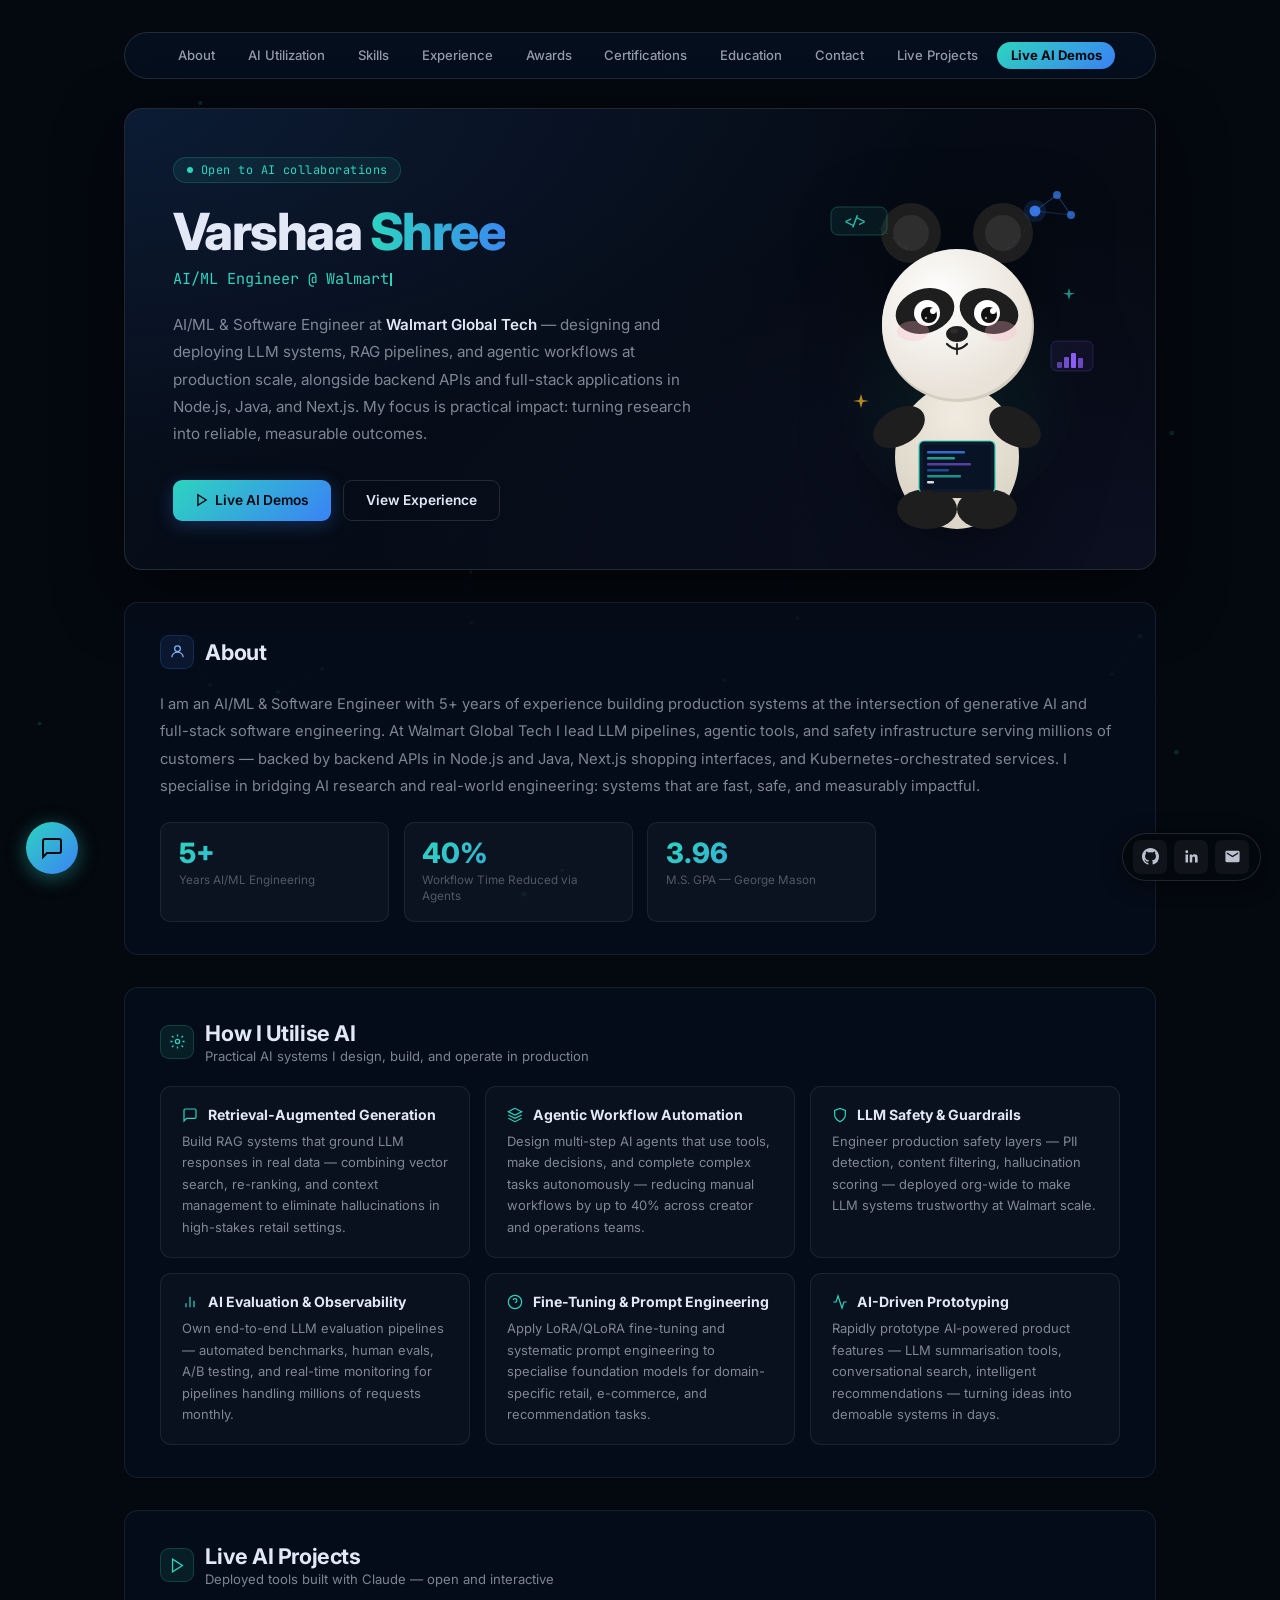
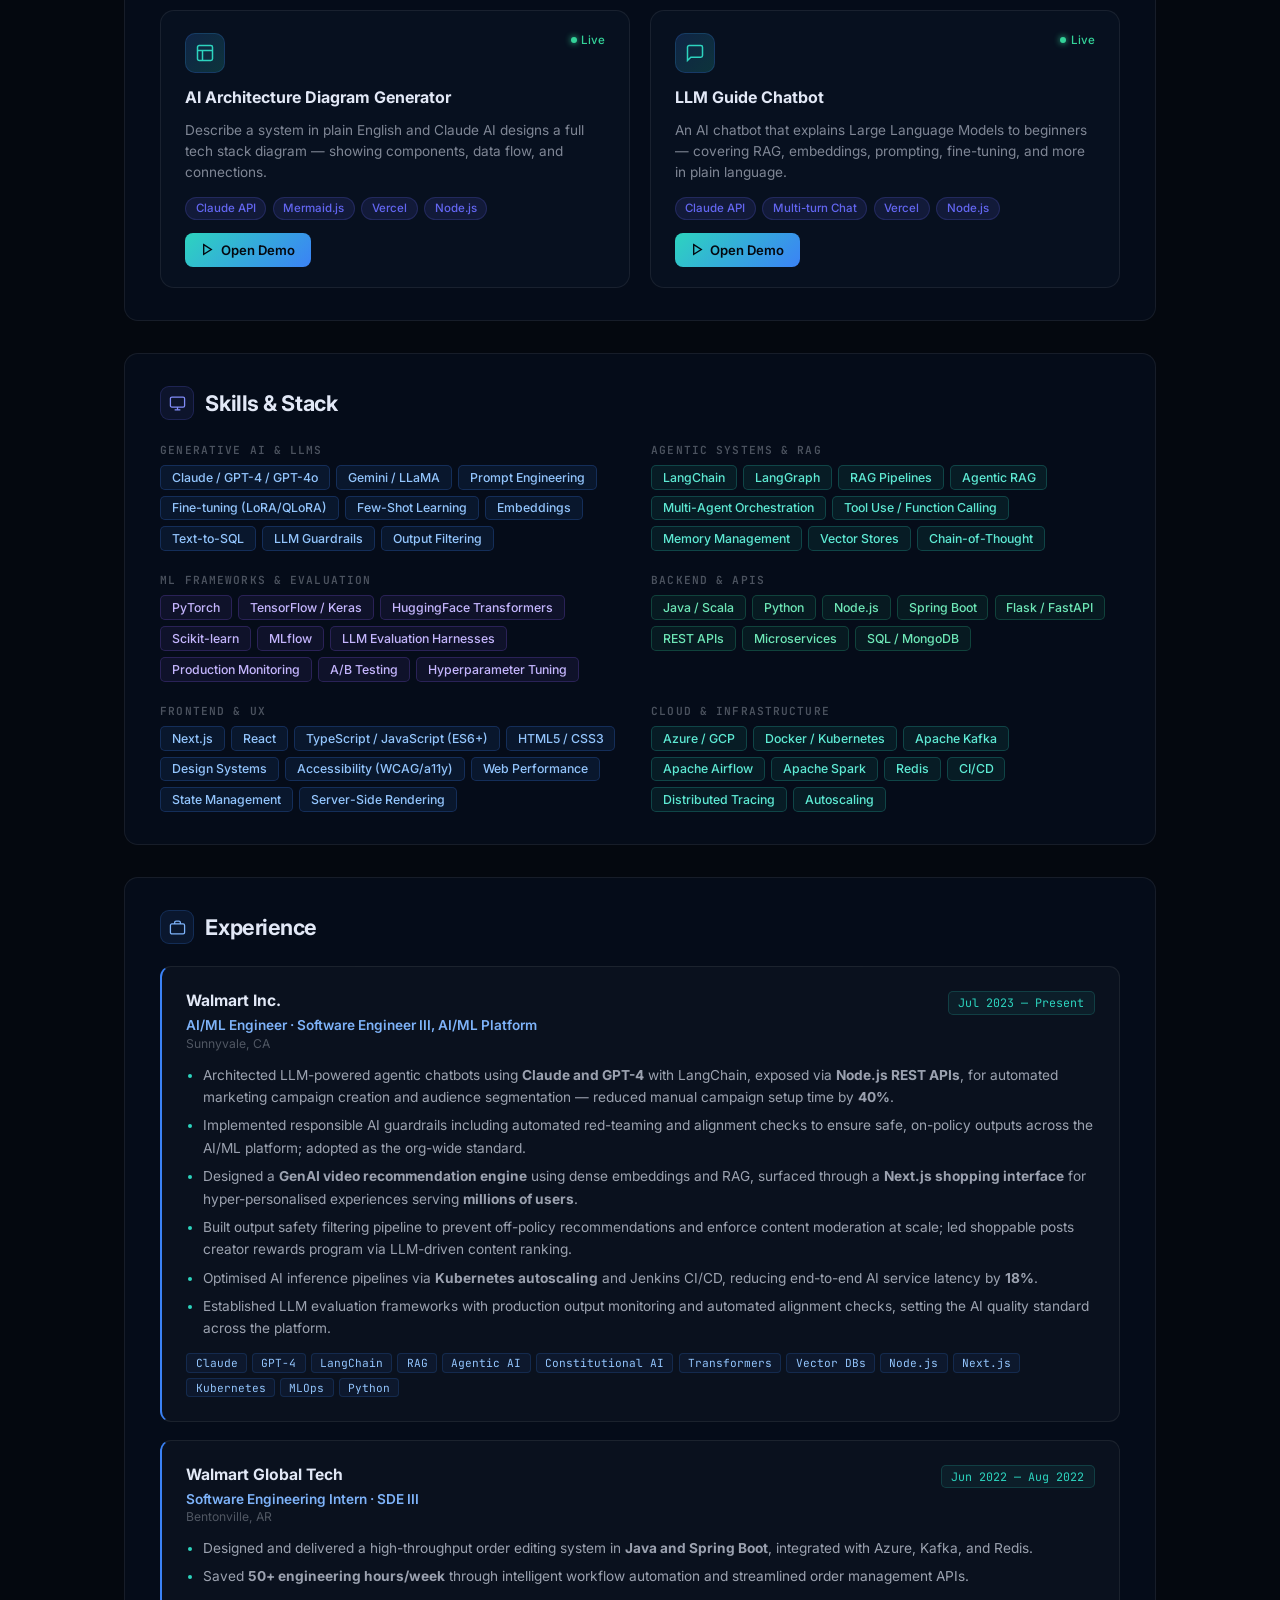
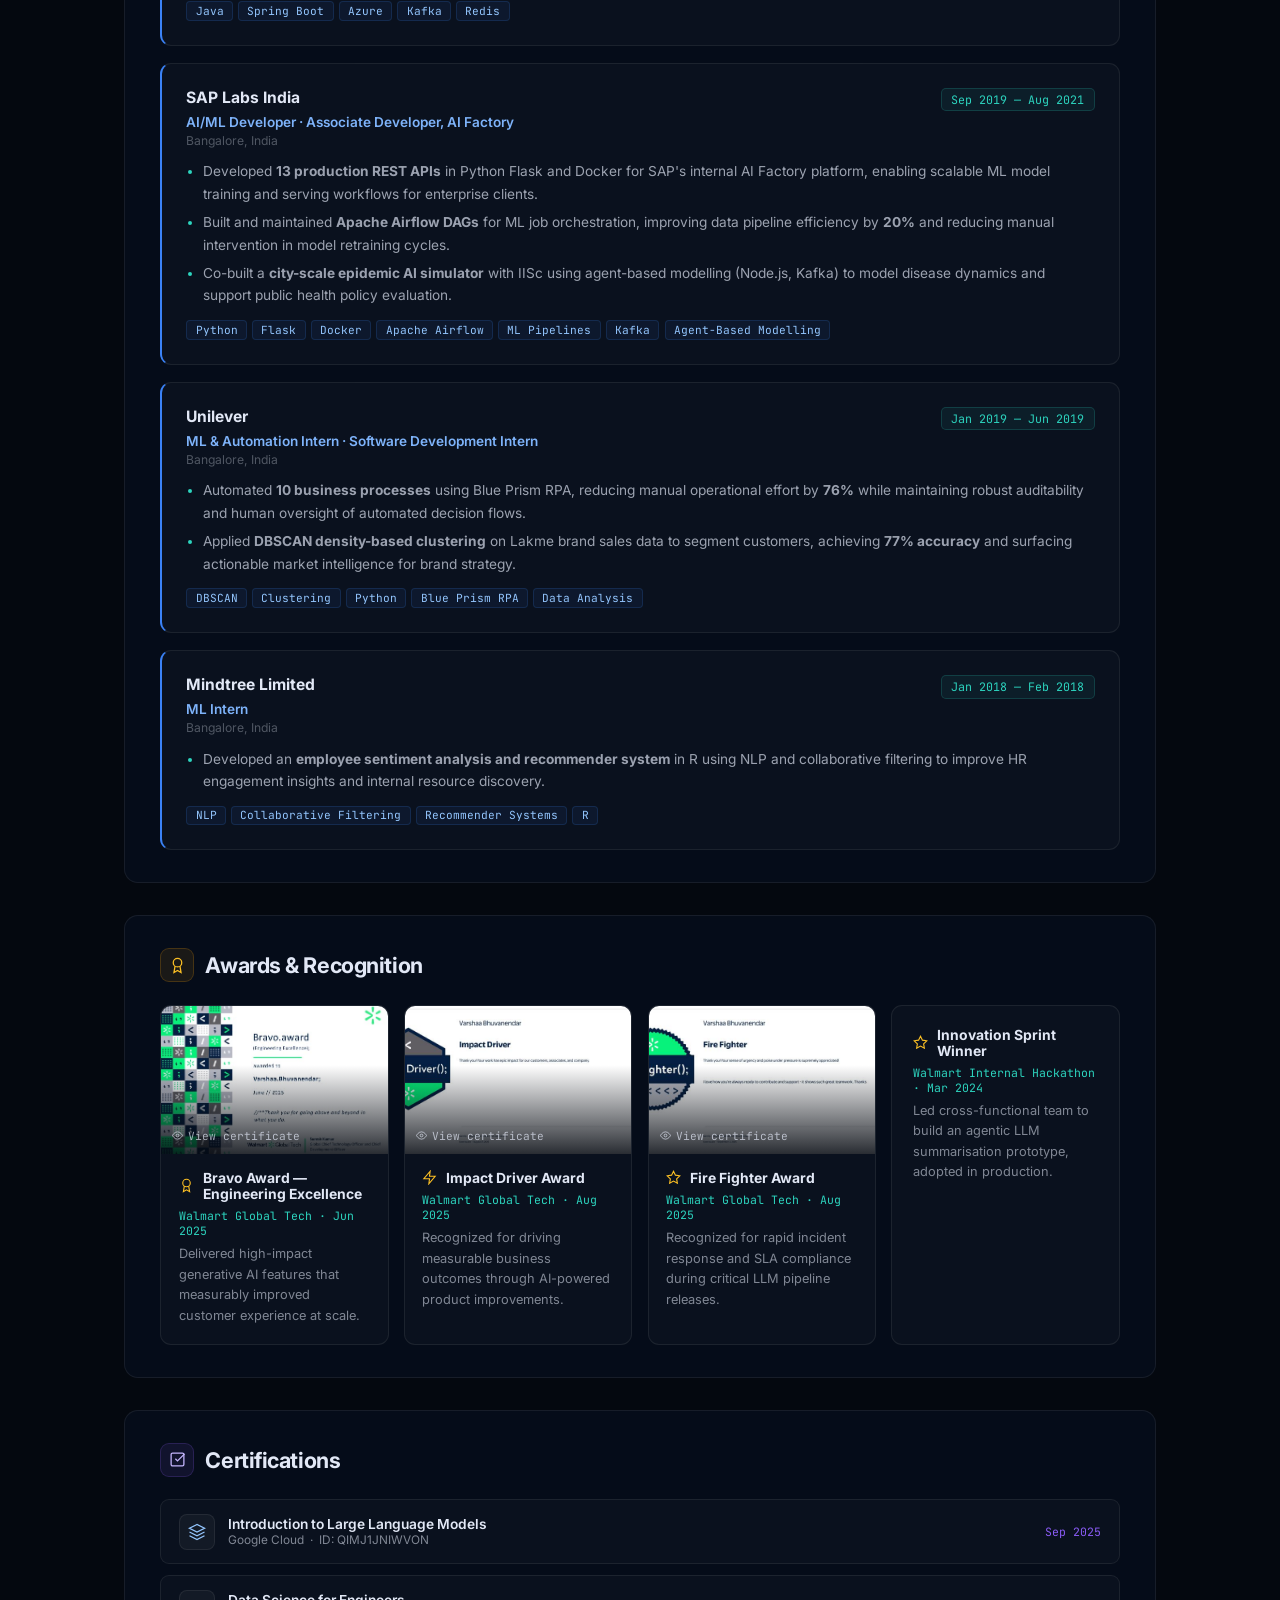
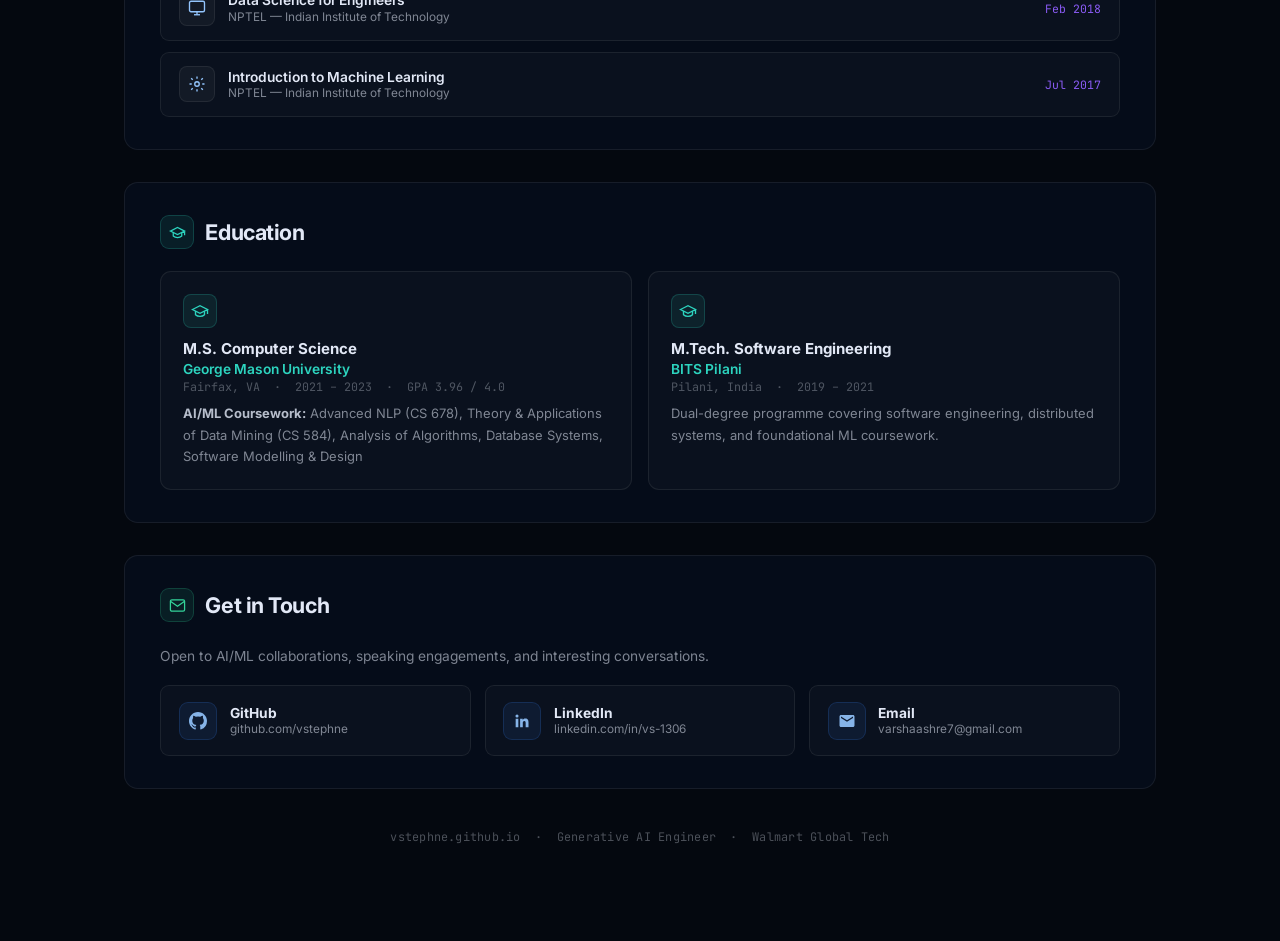
==== commit f266ed20: "updating skills" ====
--- a/index.html
+++ b/index.html
@@ -839,75 +839,84 @@
       <div>
         <div class="grp-label">Generative AI &amp; LLMs</div>
         <div class="tags">
-          <span class="tag tb">GPT-4 / Claude / Gemini</span>
+          <span class="tag tb">Claude / GPT-4 / GPT-4o</span>
+          <span class="tag tb">Gemini / LLaMA</span>
           <span class="tag tb">Prompt Engineering</span>
           <span class="tag tb">Fine-tuning (LoRA/QLoRA)</span>
-          <span class="tag tb">RAG Pipelines</span>
-          <span class="tag tb">LangChain</span>
-          <span class="tag tb">LlamaIndex</span>
-          <span class="tag tb">Vector DBs</span>
+          <span class="tag tb">Few-Shot Learning</span>
+          <span class="tag tb">Embeddings</span>
+          <span class="tag tb">Text-to-SQL</span>
           <span class="tag tb">LLM Guardrails</span>
-          <span class="tag tb">RLHF</span>
+          <span class="tag tb">Output Filtering</span>
         </div>
       </div>
       <div>
-        <div class="grp-label">Agentic &amp; Multi-Agent Systems</div>
+        <div class="grp-label">Agentic Systems &amp; RAG</div>
         <div class="tags">
-          <span class="tag tt">Agentic Workflows</span>
+          <span class="tag tt">LangChain</span>
+          <span class="tag tt">LangGraph</span>
+          <span class="tag tt">RAG Pipelines</span>
+          <span class="tag tt">Agentic RAG</span>
+          <span class="tag tt">Multi-Agent Orchestration</span>
           <span class="tag tt">Tool Use / Function Calling</span>
-          <span class="tag tt">ReAct / Chain-of-Thought</span>
-          <span class="tag tt">Multi-Agent Orchestration</span>
-          <span class="tag tt">AutoGen</span>
-          <span class="tag tt">CrewAI</span>
-          <span class="tag tt">LangGraph</span>
+          <span class="tag tt">Memory Management</span>
+          <span class="tag tt">Vector Stores</span>
+          <span class="tag tt">Chain-of-Thought</span>
         </div>
       </div>
       <div>
-        <div class="grp-label">ML &amp; Research</div>
+        <div class="grp-label">ML Frameworks &amp; Evaluation</div>
         <div class="tags">
           <span class="tag tp">PyTorch</span>
+          <span class="tag tp">TensorFlow / Keras</span>
           <span class="tag tp">HuggingFace Transformers</span>
-          <span class="tag tp">NLP</span>
-          <span class="tag tp">Reinforcement Learning</span>
-          <span class="tag tp">Data Mining</span>
           <span class="tag tp">Scikit-learn</span>
+          <span class="tag tp">MLflow</span>
+          <span class="tag tp">LLM Evaluation Harnesses</span>
+          <span class="tag tp">Production Monitoring</span>
+          <span class="tag tp">A/B Testing</span>
+          <span class="tag tp">Hyperparameter Tuning</span>
         </div>
       </div>
       <div>
-        <div class="grp-label">MLOps &amp; Infrastructure</div>
+        <div class="grp-label">Backend &amp; APIs</div>
         <div class="tags">
+          <span class="tag tg">Java / Scala</span>
           <span class="tag tg">Python</span>
-          <span class="tag tg">AWS / GCP / Azure</span>
-          <span class="tag tg">Docker / Kubernetes</span>
-          <span class="tag tg">Apache Airflow</span>
-          <span class="tag tg">Kafka</span>
-          <span class="tag tg">Redis</span>
-          <span class="tag tg">CI/CD</span>
-          <span class="tag tg">Model Monitoring</span>
-          <span class="tag tg">Evaluation Frameworks</span>
+          <span class="tag tg">Node.js</span>
+          <span class="tag tg">Spring Boot</span>
+          <span class="tag tg">Flask / FastAPI</span>
+          <span class="tag tg">REST APIs</span>
+          <span class="tag tg">Microservices</span>
+          <span class="tag tg">SQL / MongoDB</span>
         </div>
       </div>
       <div>
-        <div class="grp-label">Backend Engineering</div>
+        <div class="grp-label">Frontend &amp; UX</div>
         <div class="tags">
-          <span class="tag tb">Java</span>
-          <span class="tag tb">Spring Boot</span>
-          <span class="tag tb">Node.js</span>
-          <span class="tag tb">Python Flask</span>
-          <span class="tag tb">FastAPI</span>
-          <span class="tag tb">REST APIs</span>
-          <span class="tag tb">Microservices</span>
-          <span class="tag tb">GraphQL</span>
+          <span class="tag tb">Next.js</span>
+          <span class="tag tb">React</span>
+          <span class="tag tb">TypeScript / JavaScript (ES6+)</span>
+          <span class="tag tb">HTML5 / CSS3</span>
+          <span class="tag tb">Design Systems</span>
+          <span class="tag tb">Accessibility (WCAG/a11y)</span>
+          <span class="tag tb">Web Performance</span>
+          <span class="tag tb">State Management</span>
+          <span class="tag tb">Server-Side Rendering</span>
         </div>
       </div>
       <div>
-        <div class="grp-label">Frontend &amp; Full-Stack</div>
+        <div class="grp-label">Cloud &amp; Infrastructure</div>
         <div class="tags">
-          <span class="tag tt">Next.js</span>
-          <span class="tag tt">React</span>
-          <span class="tag tt">Angular</span>
-          <span class="tag tt">TypeScript</span>
-          <span class="tag tt">HTML / CSS</span>
+          <span class="tag tt">Azure / GCP</span>
+          <span class="tag tt">Docker / Kubernetes</span>
+          <span class="tag tt">Apache Kafka</span>
+          <span class="tag tt">Apache Airflow</span>
+          <span class="tag tt">Apache Spark</span>
+          <span class="tag tt">Redis</span>
+          <span class="tag tt">CI/CD</span>
+          <span class="tag tt">Distributed Tracing</span>
+          <span class="tag tt">Autoscaling</span>
         </div>
       </div>
     </div>
@@ -1272,7 +1281,7 @@
     {k:['who are you','about you','tell me about','introduce'],a:"I'm Varshaa Shree — an AI/ML &amp; Software Engineer at Walmart Global Tech based in Sunnyvale, CA. I build LLM systems, RAG pipelines, and agentic workflows at production scale, alongside full-stack applications in Node.js, Java, and Next.js."},
     {k:['current job','work now','working','walmart','role','position','title'],a:"I currently work at Walmart Global Tech as a Generative AI Engineer / Software Engineer III (Jul 2023 — Present). I lead LLM pipeline design, agentic tools, and AI safety infrastructure."},
     {k:['experience','work history','previous','past','intern','sap','unilever'],a:"My experience:\n• Walmart Global Tech — SWE III Intern (Jun–Aug 2022)\n• SAP Labs India — Associate Developer (Aug 2019–Jul 2021)\n• Unilever / Technoshala — Intern (Jan–Jun 2019)"},
-    {k:['skill','tech','stack','language','tool','framework','python','llm','rag','aws','java','node','backend'],a:"My stack spans AI/ML and full-stack software engineering. AI/ML: Python, LLMs (Claude, GPT-4), RAG, LangChain, Vector DBs, Agents, Guardrails, MLOps. Backend: Java, Spring Boot, Node.js, Flask, FastAPI, REST APIs. Frontend: Next.js, React, Angular, TypeScript. Infra: Kafka, Redis, Docker, Kubernetes, Azure, AWS, Apache Airflow."},
+    {k:['skill','tech','stack','language','tool','framework','python','llm','rag','aws','java','node','backend'],a:"My stack spans AI/ML and full-stack software engineering.\n• LLMs & GenAI: Claude, GPT-4/4o, Gemini, LLaMA, Prompt Engineering, Fine-tuning, Embeddings\n• Agentic & RAG: LangChain, LangGraph, RAG, Multi-Agent Orchestration, Vector Stores\n• ML: PyTorch, TensorFlow, Keras, HuggingFace, Scikit-learn, MLflow\n• Backend: Java, Scala, Python, Spring Boot, Node.js, Flask, FastAPI, REST APIs, SQL, MongoDB\n• Frontend: Next.js, React, TypeScript, Design Systems, WCAG/a11y, Web Performance\n• Infra: Azure, GCP, Docker, Kubernetes, Kafka, Airflow, Redis, CI/CD"},
     {k:['education','degree','university','master','gmu','george mason','gpa'],a:"I hold an M.S. from George Mason University with a 3.96 GPA. I also have a B.Tech from India (VIT or equivalent)."},
     {k:['award','recognition','bravo','fire','impact','achievement'],a:"I've received 3 Walmart Global Tech awards:\n• Bravo Award — Engineering Excellence (Jun 2025)\n• Impact Driver Award (Aug 2025)\n• Fire Fighter Award — incident response (Aug 2025)"},
     {k:['project','demo','live','architecture','chatbot','llm guide'],a:"I have two live AI demos:\n• AI Architecture Diagram Generator — describe a system, Claude designs the stack\n• LLM Guide Chatbot — explains LLMs to beginners\nBoth built with Claude API + Node.js, deployed on Vercel."},
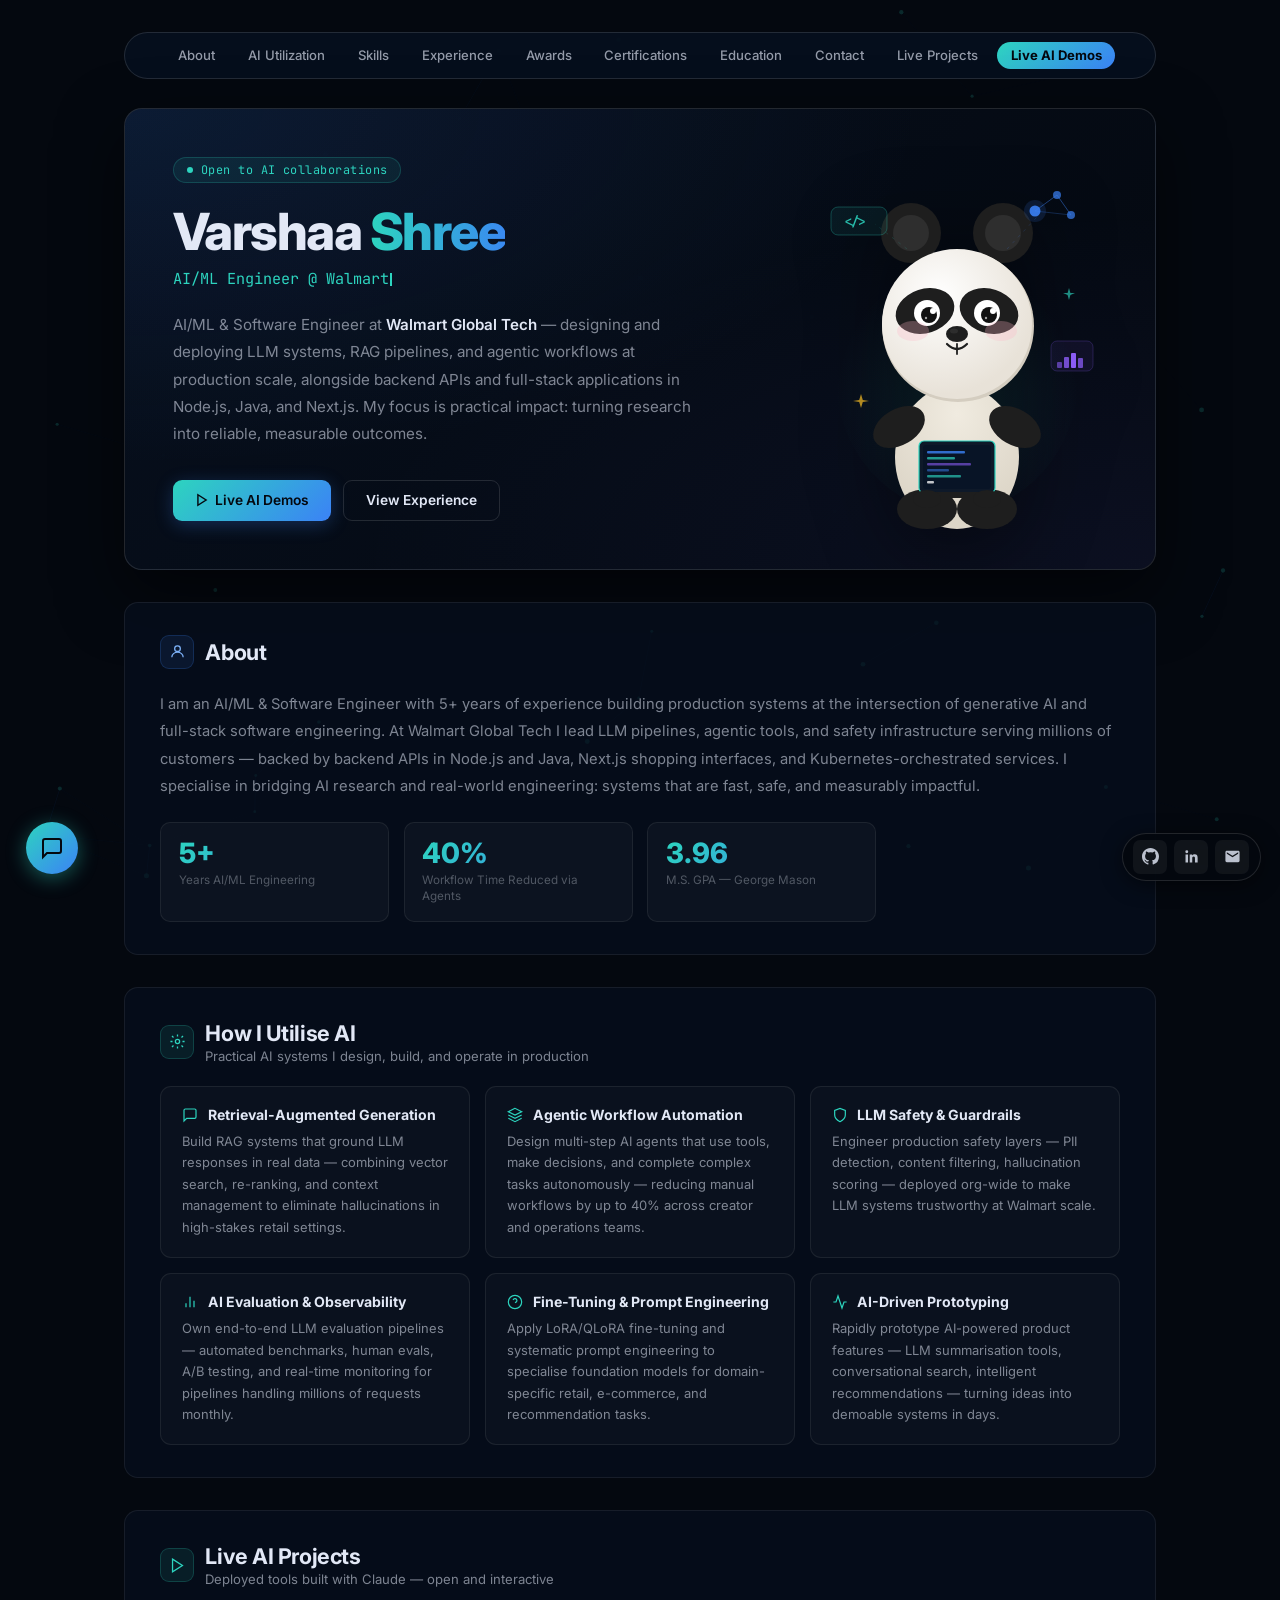
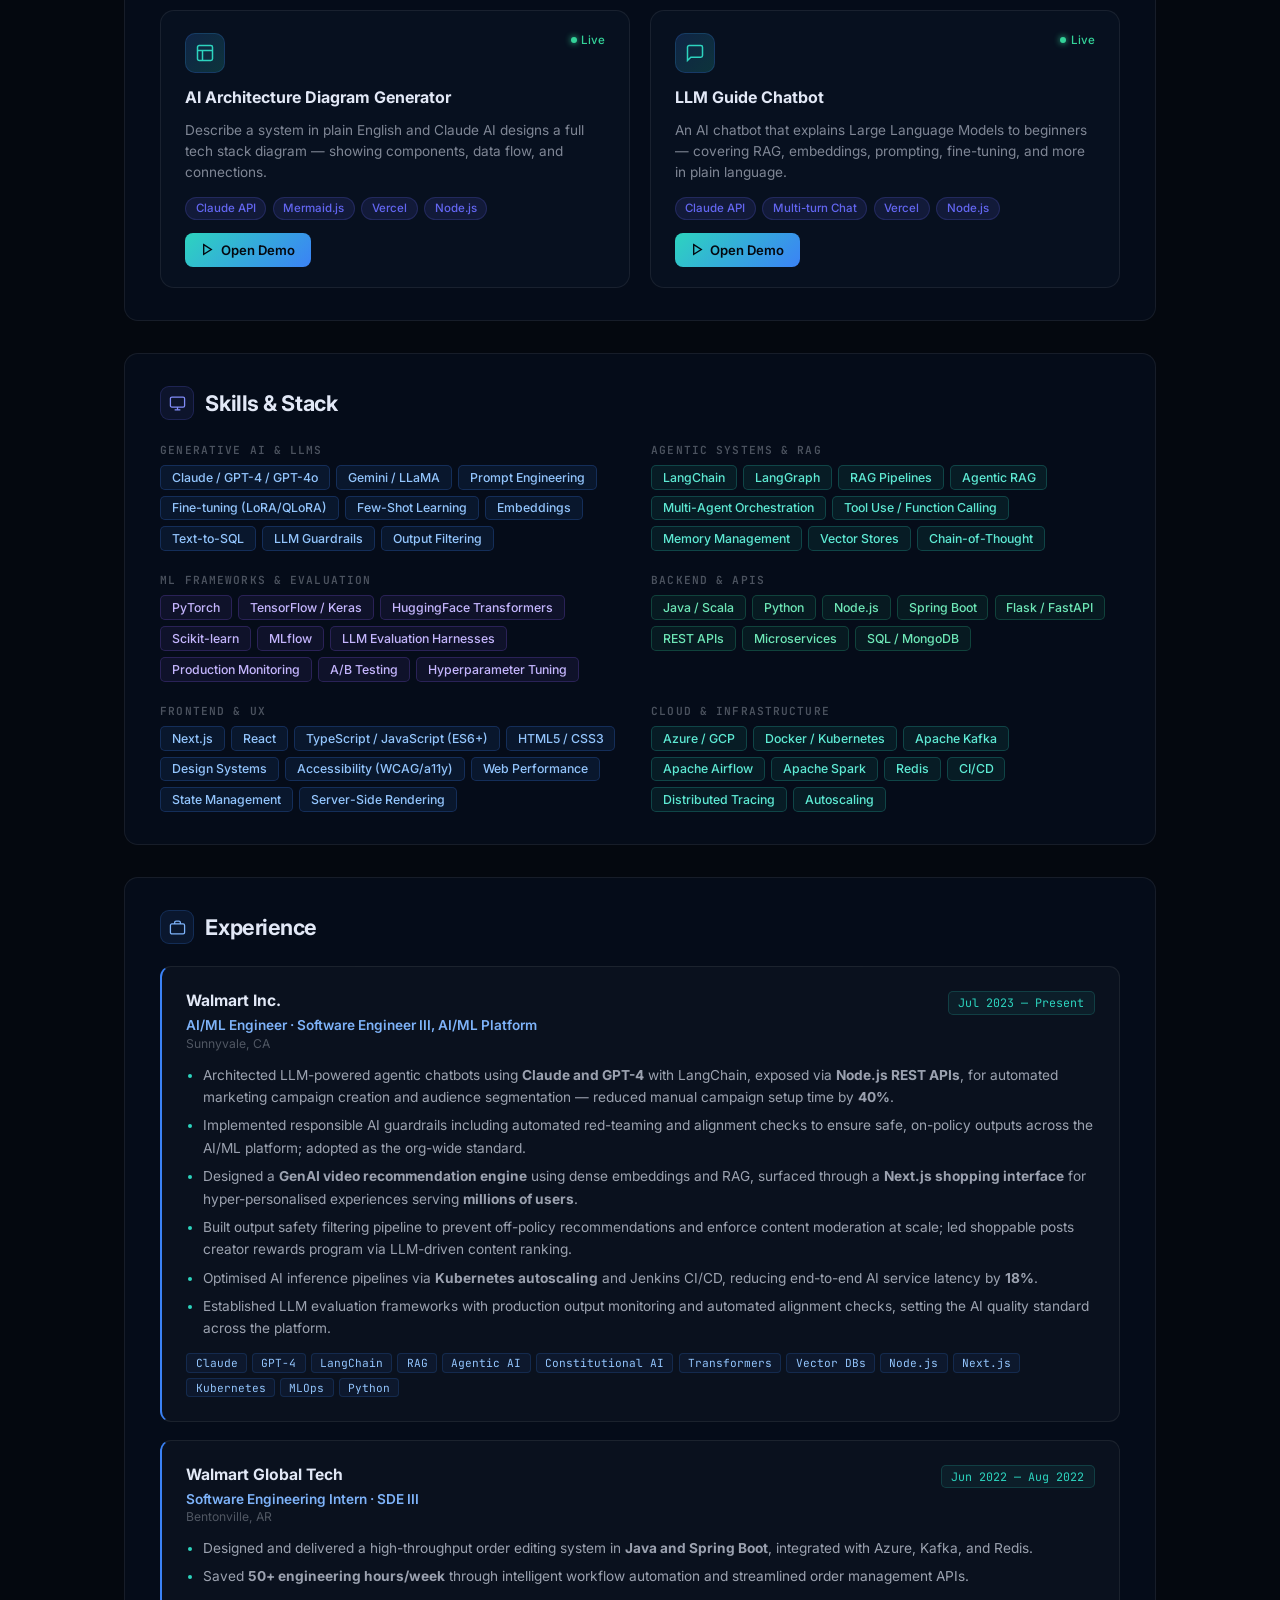
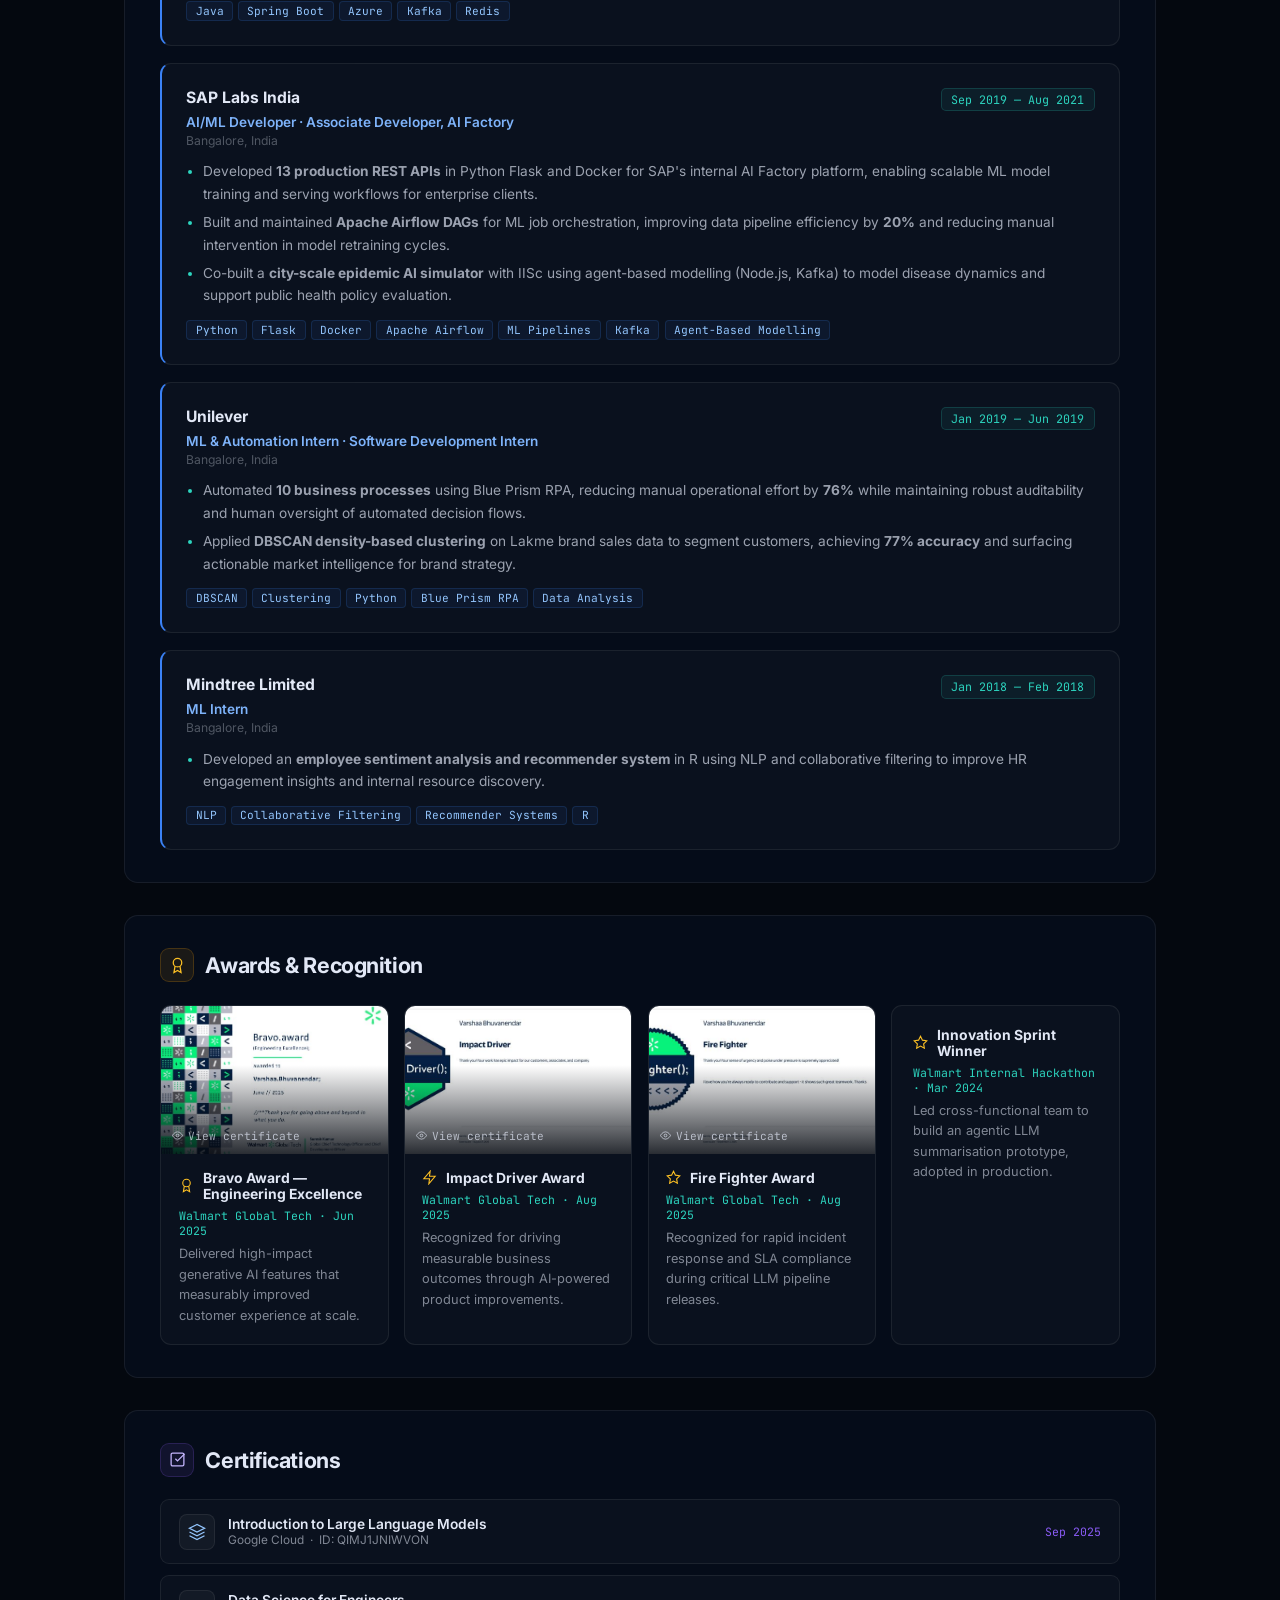
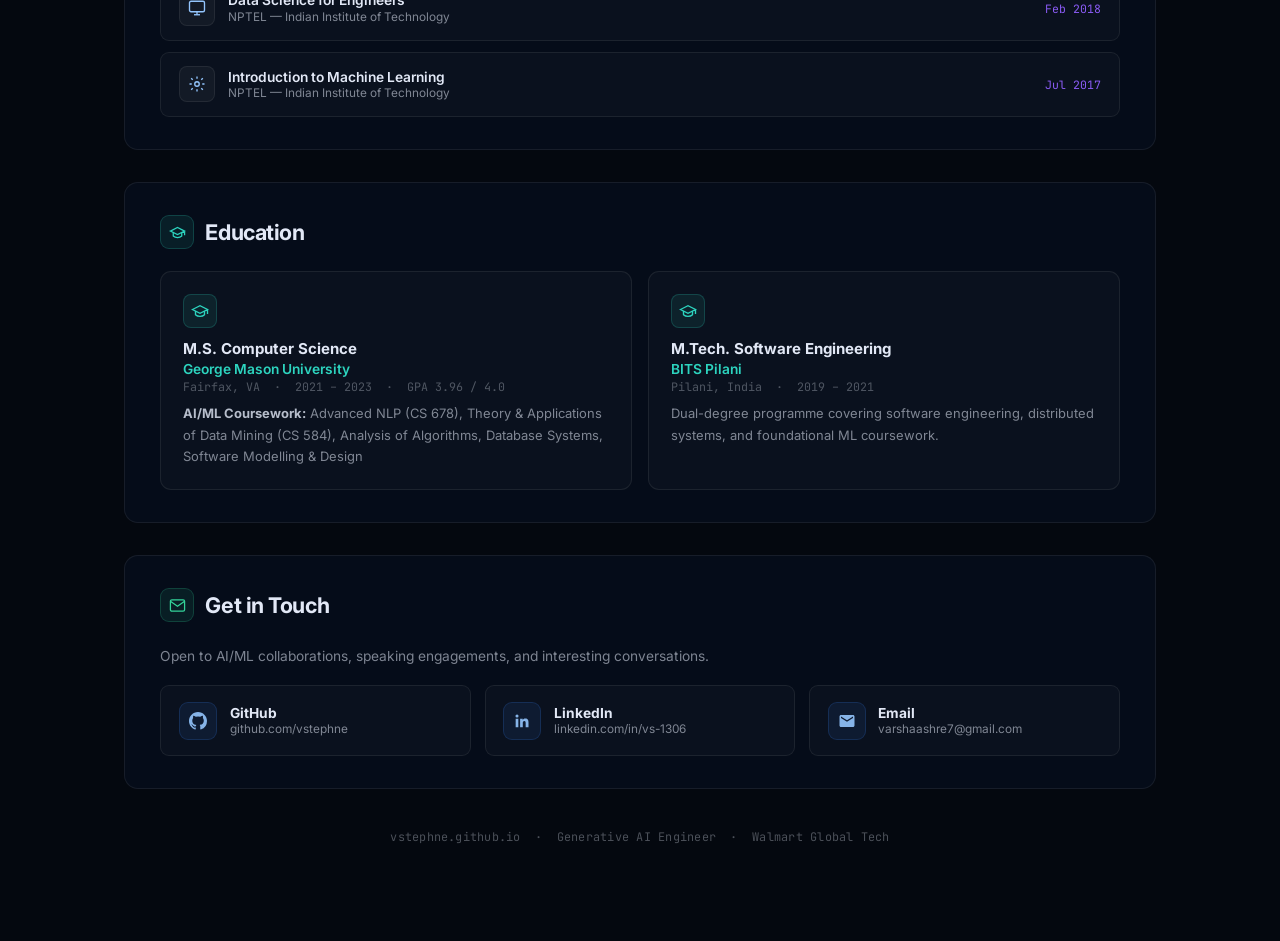
==== commit 5169c841: "Add Triton Fused Softmax project link to portfolio" ====
--- a/index.html
+++ b/index.html
@@ -1284,7 +1284,7 @@
     {k:['skill','tech','stack','language','tool','framework','python','llm','rag','aws','java','node','backend'],a:"My stack spans AI/ML and full-stack software engineering.\n• LLMs & GenAI: Claude, GPT-4/4o, Gemini, LLaMA, Prompt Engineering, Fine-tuning, Embeddings\n• Agentic & RAG: LangChain, LangGraph, RAG, Multi-Agent Orchestration, Vector Stores\n• ML: PyTorch, TensorFlow, Keras, HuggingFace, Scikit-learn, MLflow\n• Backend: Java, Scala, Python, Spring Boot, Node.js, Flask, FastAPI, REST APIs, SQL, MongoDB\n• Frontend: Next.js, React, TypeScript, Design Systems, WCAG/a11y, Web Performance\n• Infra: Azure, GCP, Docker, Kubernetes, Kafka, Airflow, Redis, CI/CD"},
     {k:['education','degree','university','master','gmu','george mason','gpa'],a:"I hold an M.S. from George Mason University with a 3.96 GPA. I also have a B.Tech from India (VIT or equivalent)."},
     {k:['award','recognition','bravo','fire','impact','achievement'],a:"I've received 3 Walmart Global Tech awards:\n• Bravo Award — Engineering Excellence (Jun 2025)\n• Impact Driver Award (Aug 2025)\n• Fire Fighter Award — incident response (Aug 2025)"},
-    {k:['project','demo','live','architecture','chatbot','llm guide'],a:"I have two live AI demos:\n• AI Architecture Diagram Generator — describe a system, Claude designs the stack\n• LLM Guide Chatbot — explains LLMs to beginners\nBoth built with Claude API + Node.js, deployed on Vercel."},
+    {k:['project','demo','live','architecture','chatbot','llm guide'],a:"I have multiple AI projects and demos:\n• AI Architecture Diagram Generator — describe a system, Claude designs the stack\n• LLM Guide Chatbot — explains LLMs to beginners\n• Triton Fused Softmax — fused online softmax kernel implemented in Triton (source: https://github.com/vstephne/triton-fused-softmax). Includes autotuning, benchmarks, and tests.\nMost projects use Claude API + Node.js; source code is on GitHub."},
     {k:['contact','email','reach','linkedin','github'],a:"You can reach me at varshaashre7@gmail.com, on LinkedIn at linkedin.com/in/vs-1306, or on GitHub at github.com/vstephne."},
     {k:['ai','generative','llm','rag','agent','guardrail','safety'],a:"My AI focus is practical GenAI: LLM pipelines, RAG with dense retrieval, agentic tool-calling workflows, and org-wide safety guardrails (PII detection, hallucination scoring, content filtering)."},
     {k:['hello','hi','hey','howdy','sup'],a:"Hey! I'm Varshaa's portfolio assistant. Ask me about her experience, skills, projects, or how to get in touch."},
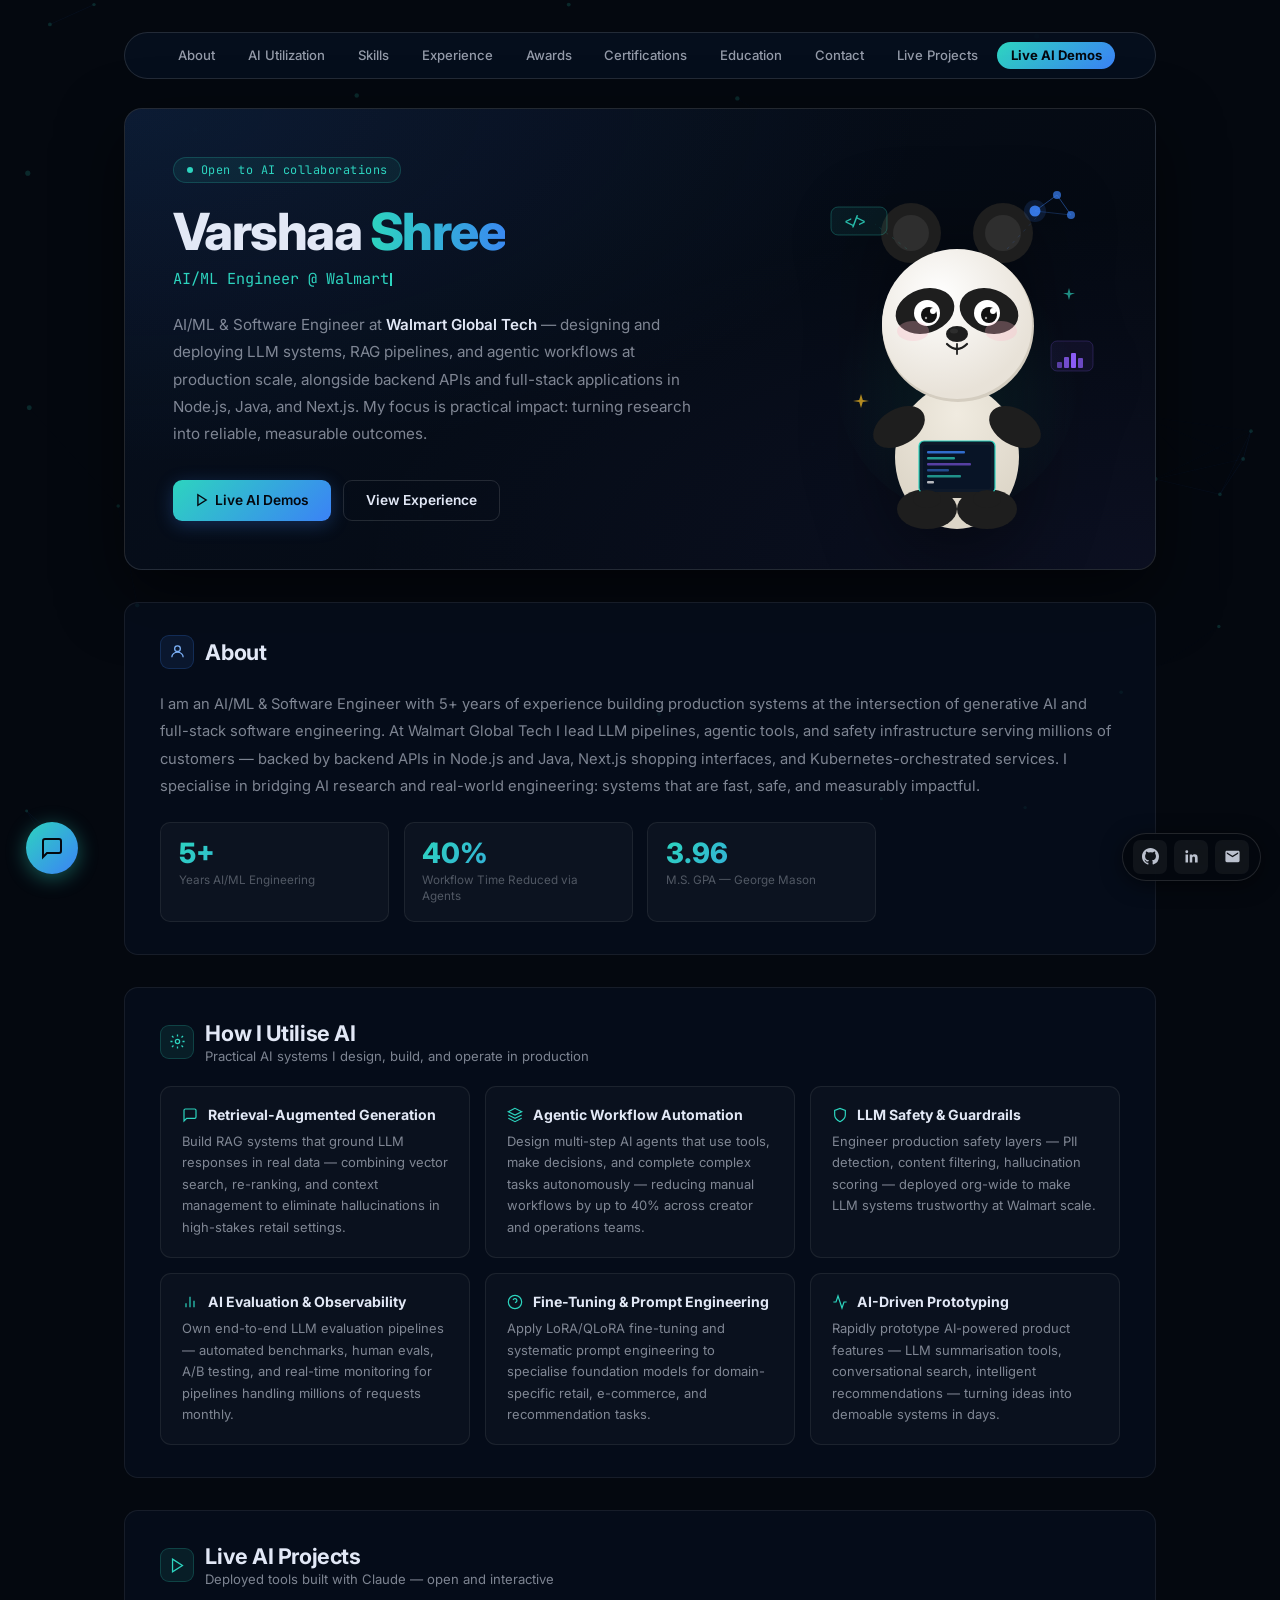
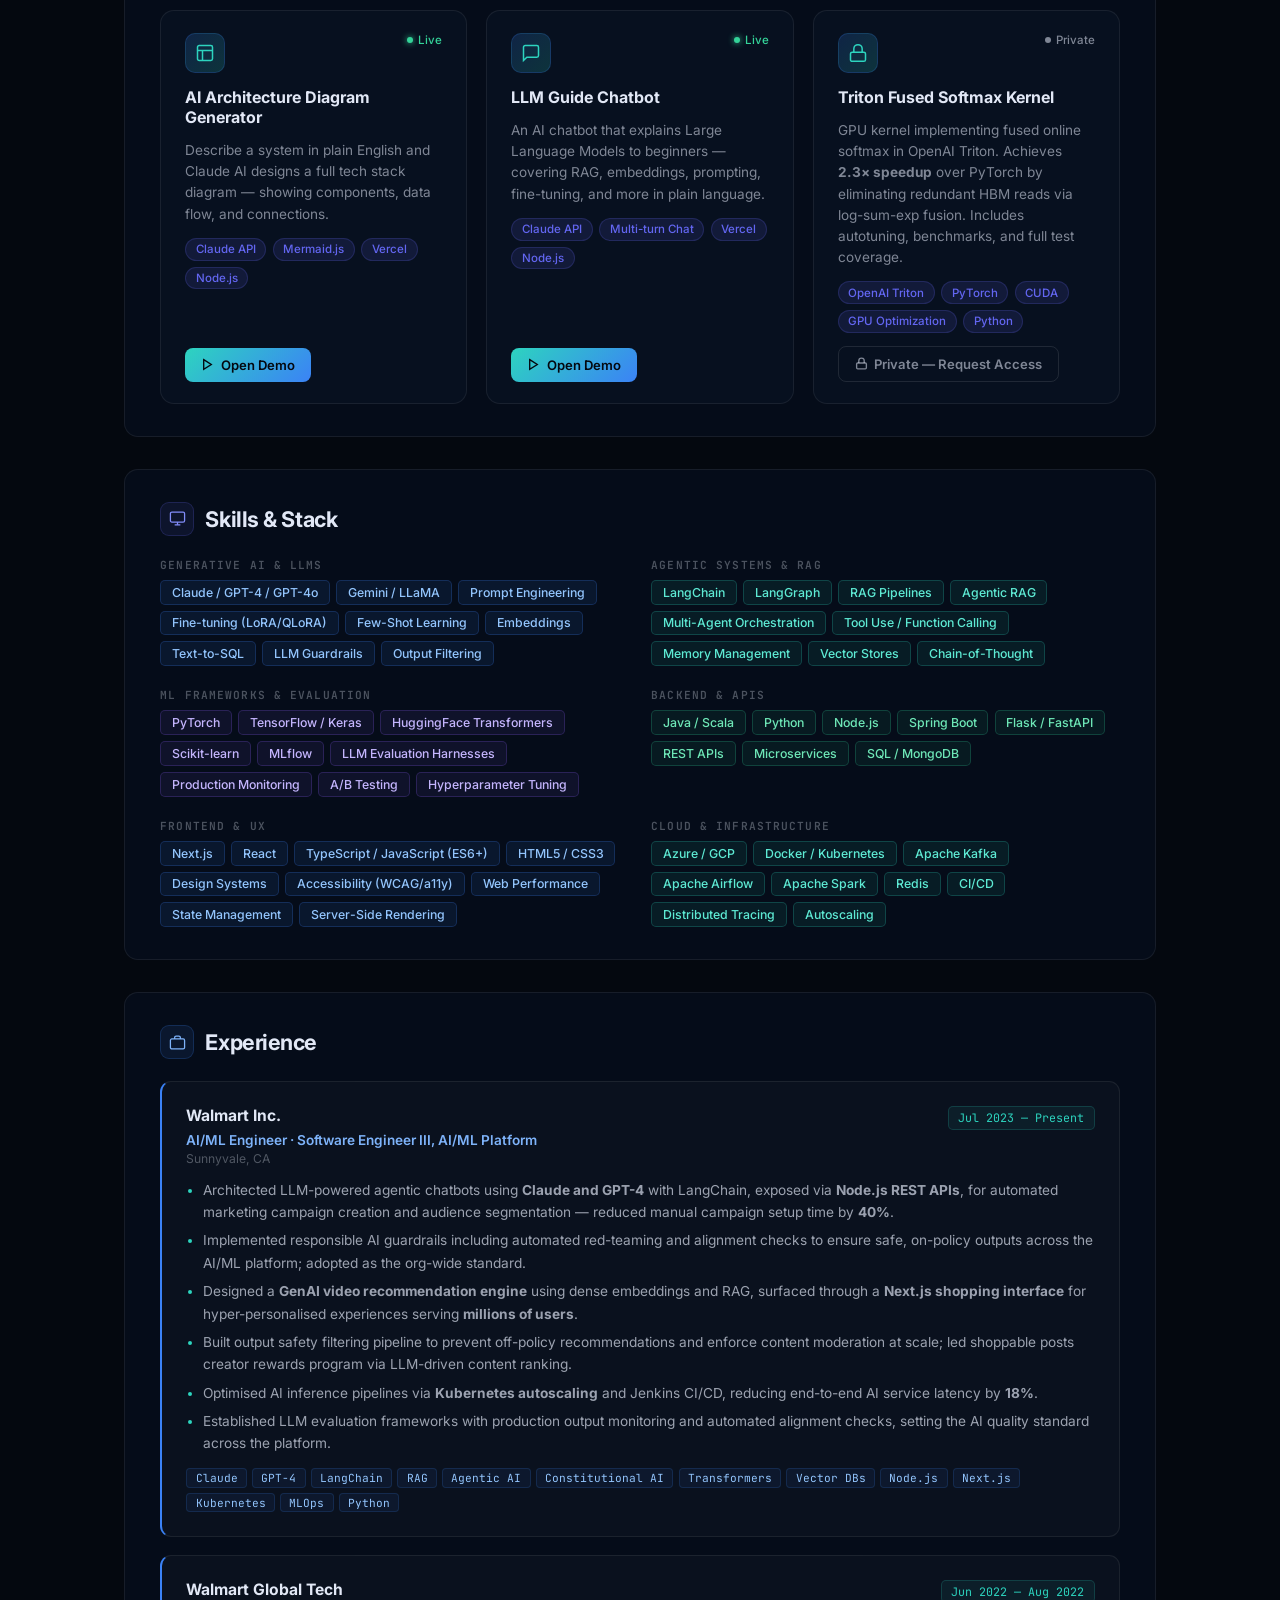
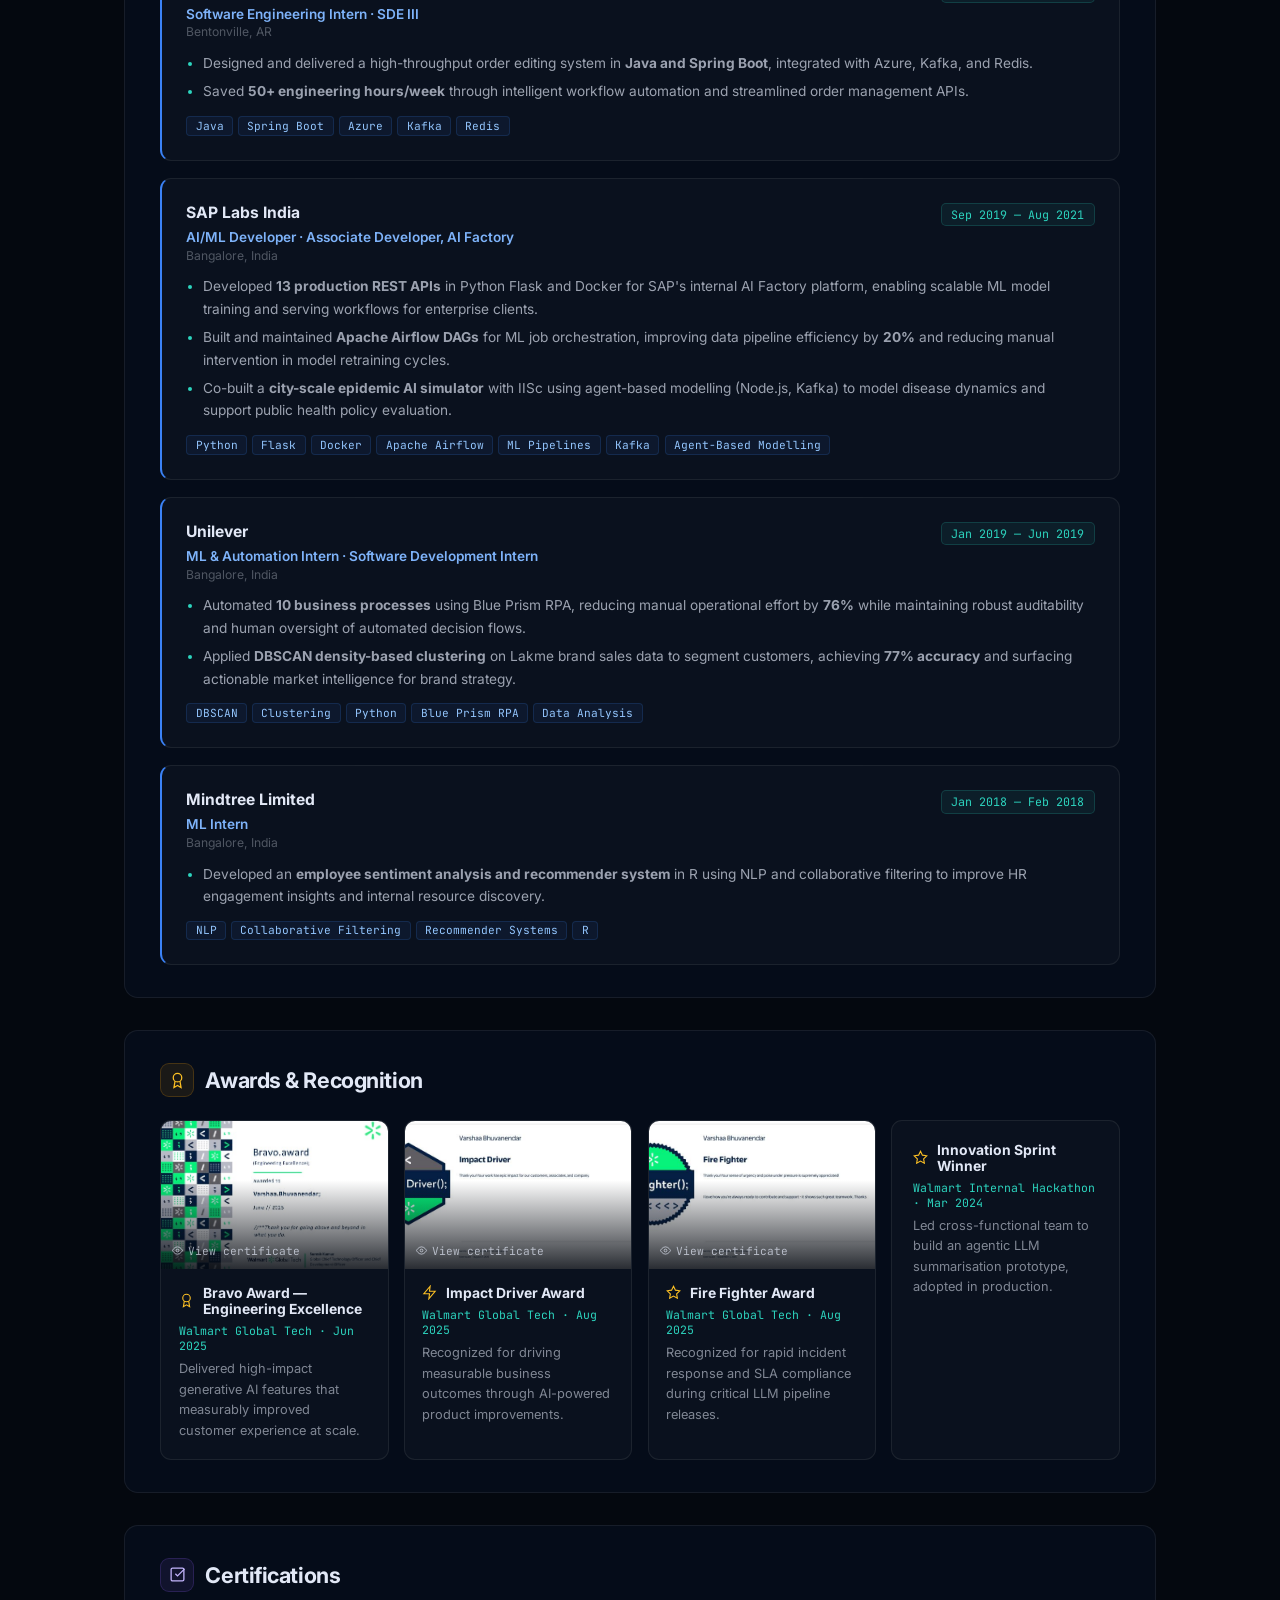
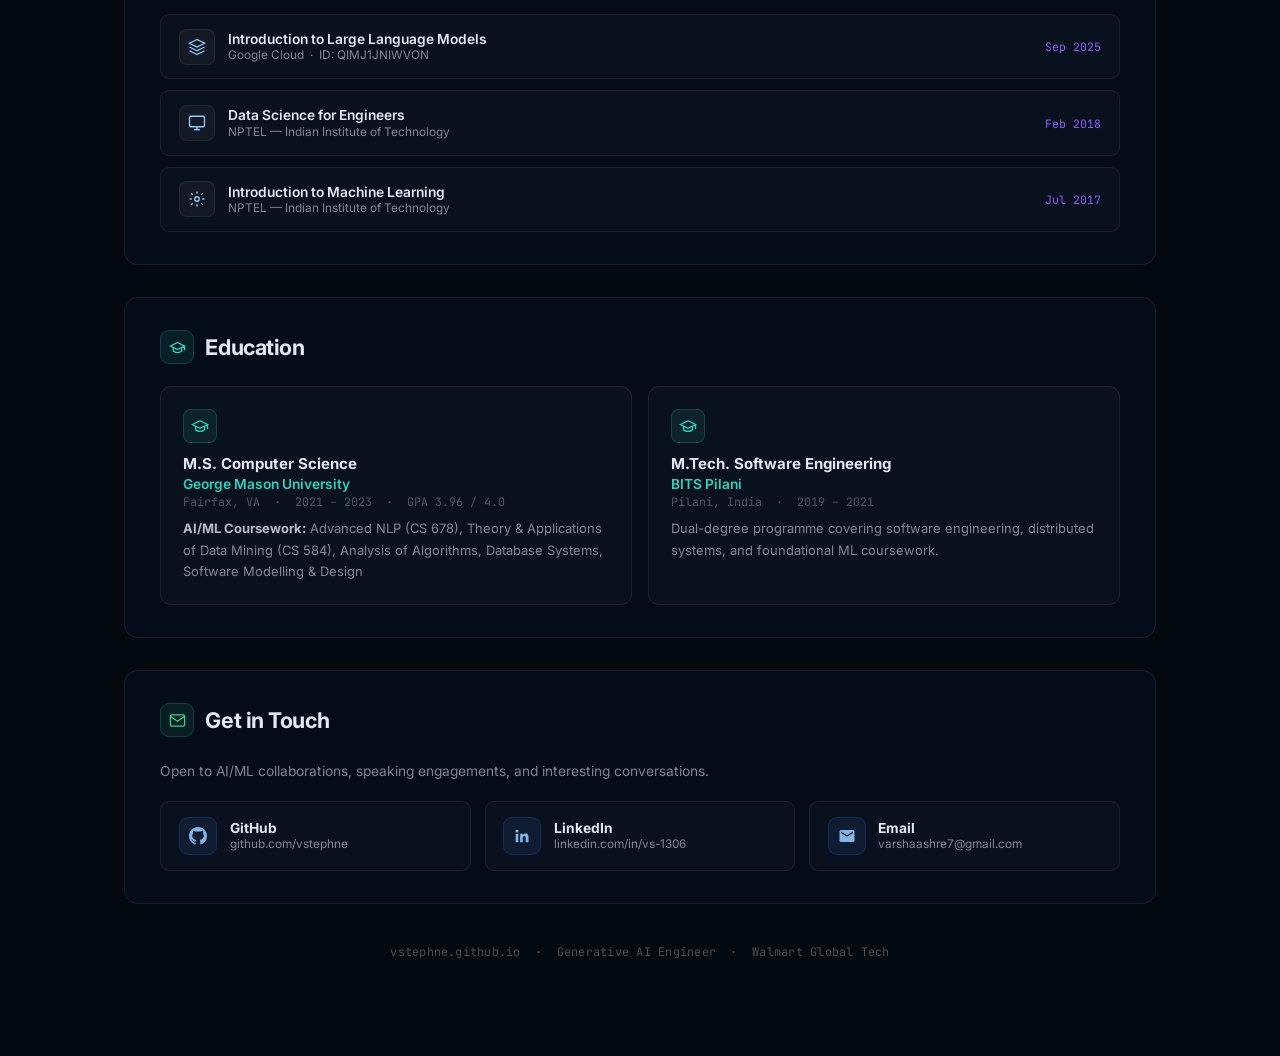
==== commit e54ae59c: "Add Triton Fused Softmax project card to portfolio Private repo card with 2.3x speedup callout, tech" ====
--- a/index.html
+++ b/index.html
@@ -245,6 +245,25 @@
       box-shadow: 0 0 6px var(--green);
       animation: pulse 2s infinite;
     }
+    .proj-private-dot {
+      display: inline-flex; align-items: center; gap: 0.3rem;
+      font-size: 0.72rem; color: var(--muted); font-weight: 500;
+    }
+    .proj-private-dot::before {
+      content: ''; width: 6px; height: 6px; border-radius: 50%;
+      background: var(--muted);
+    }
+    .proj-link-ghost {
+      margin-top: auto;
+      display: inline-flex; align-items: center; gap: 0.4rem;
+      padding: 0.55rem 1rem; border-radius: 8px; font-size: 0.82rem; font-weight: 600;
+      text-decoration: none; cursor: pointer; font-family: inherit;
+      background: transparent;
+      color: var(--muted); width: fit-content;
+      border: 1px solid rgba(255,255,255,0.1);
+      transition: transform 0.15s, border-color 0.15s, color 0.15s;
+    }
+    .proj-link-ghost:hover { transform: translateY(-1px); border-color: rgba(255,255,255,0.25); color: var(--text); }
     .proj-card h3 { font-size: 1rem; font-weight: 700; color: var(--text); }
     .proj-card p  { font-size: 0.85rem; color: var(--muted); line-height: 1.55; }
     .proj-tags { display: flex; flex-wrap: wrap; gap: 0.4rem; }
@@ -821,6 +840,28 @@
         <a class="proj-link" href="https://llm-guide-chatbot-vstephne-9alz1b4hw-vstephnes-projects.vercel.app" target="_blank" rel="noopener">
           <svg width="13" height="13" viewBox="0 0 24 24" fill="none" stroke="currentColor" stroke-width="2.5"><polygon points="5 3 19 12 5 21 5 3"/></svg>
           Open Demo
+        </a>
+      </div>
+
+      <div class="proj-card">
+        <div class="proj-card-head">
+          <div class="proj-card-icon">
+            <svg viewBox="0 0 24 24" fill="none" stroke="currentColor" stroke-width="1.8"><rect x="3" y="11" width="18" height="11" rx="2"/><path d="M7 11V7a5 5 0 0 1 10 0v4"/></svg>
+          </div>
+          <span class="proj-private-dot">Private</span>
+        </div>
+        <h3>Triton Fused Softmax Kernel</h3>
+        <p>GPU kernel implementing fused online softmax in OpenAI Triton. Achieves <strong>2.3× speedup</strong> over PyTorch by eliminating redundant HBM reads via log-sum-exp fusion. Includes autotuning, benchmarks, and full test coverage.</p>
+        <div class="proj-tags">
+          <span class="proj-tag">OpenAI Triton</span>
+          <span class="proj-tag">PyTorch</span>
+          <span class="proj-tag">CUDA</span>
+          <span class="proj-tag">GPU Optimization</span>
+          <span class="proj-tag">Python</span>
+        </div>
+        <a class="proj-link-ghost" href="mailto:varshaashree6@gmail.com?subject=Request: Triton Fused Softmax Repo Access">
+          <svg width="13" height="13" viewBox="0 0 24 24" fill="none" stroke="currentColor" stroke-width="2.5"><rect x="3" y="11" width="18" height="11" rx="2"/><path d="M7 11V7a5 5 0 0 1 10 0v4"/></svg>
+          Private — Request Access
         </a>
       </div>
 
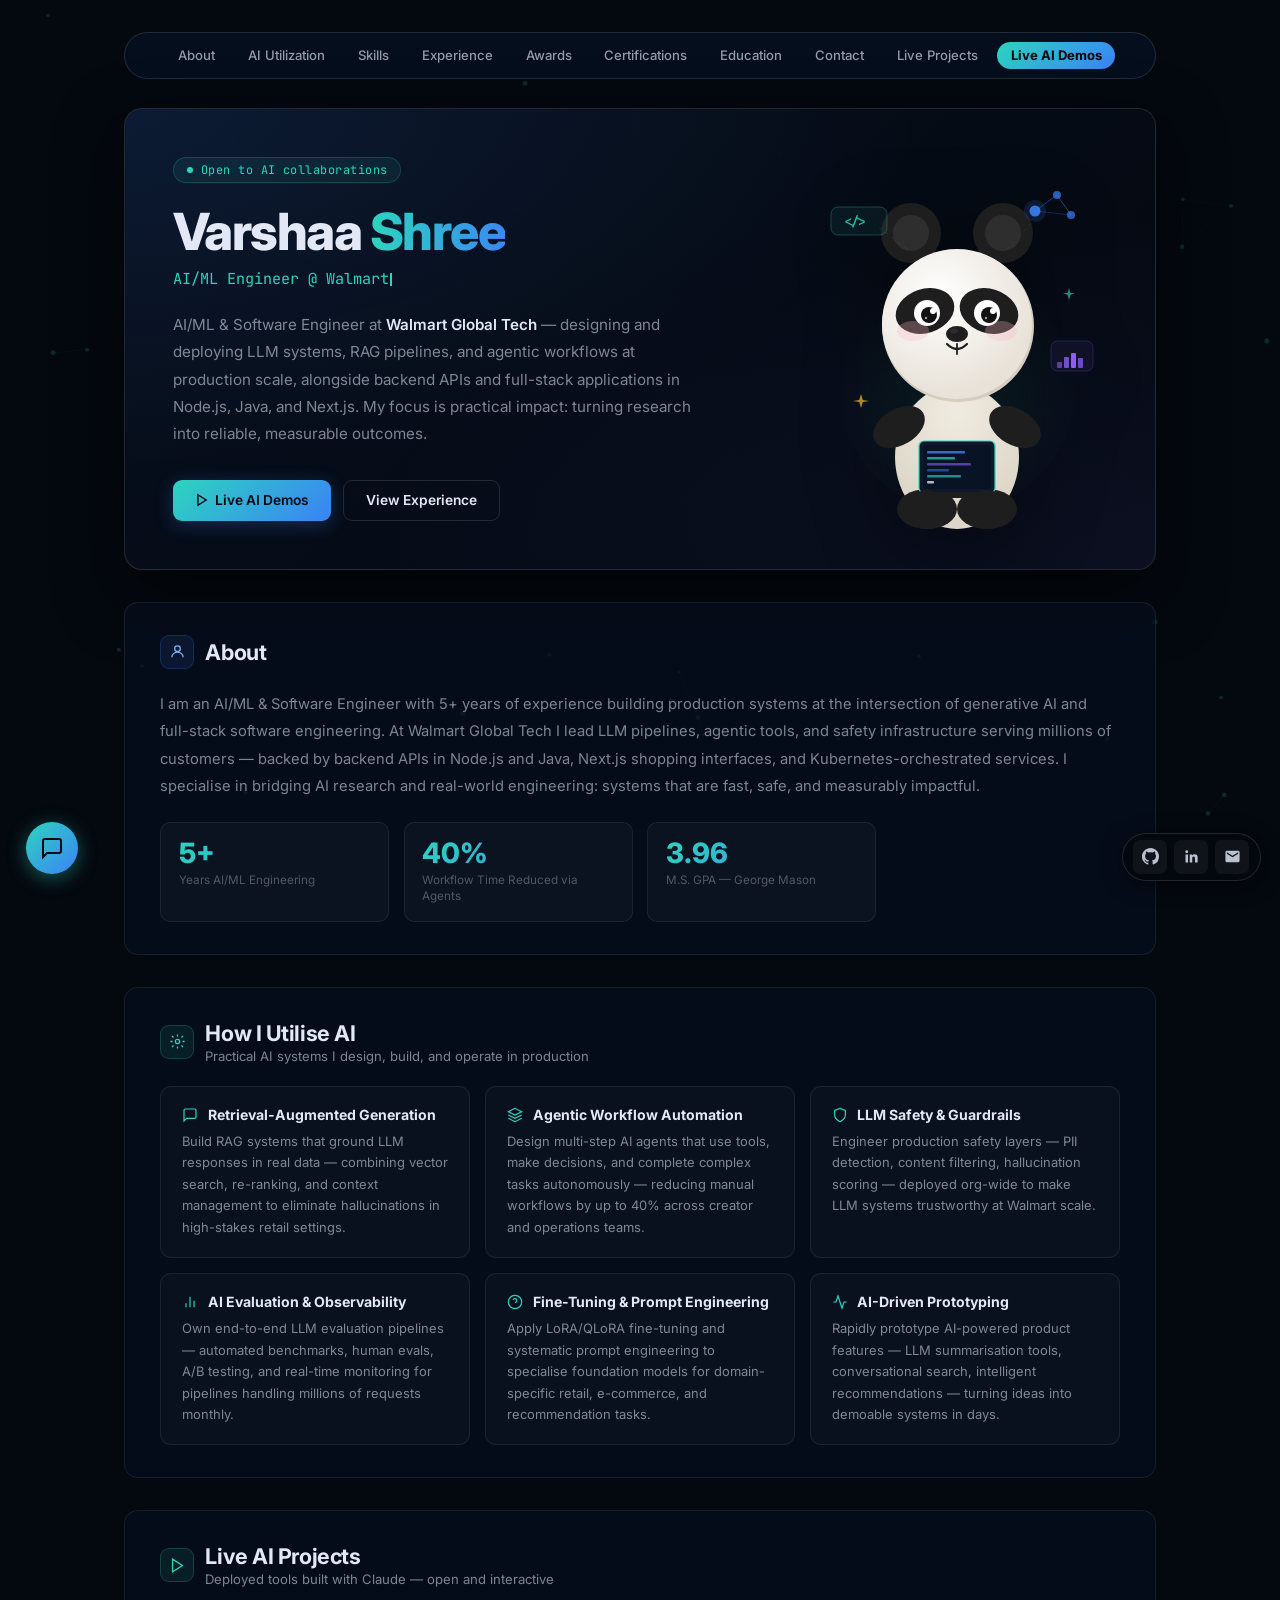
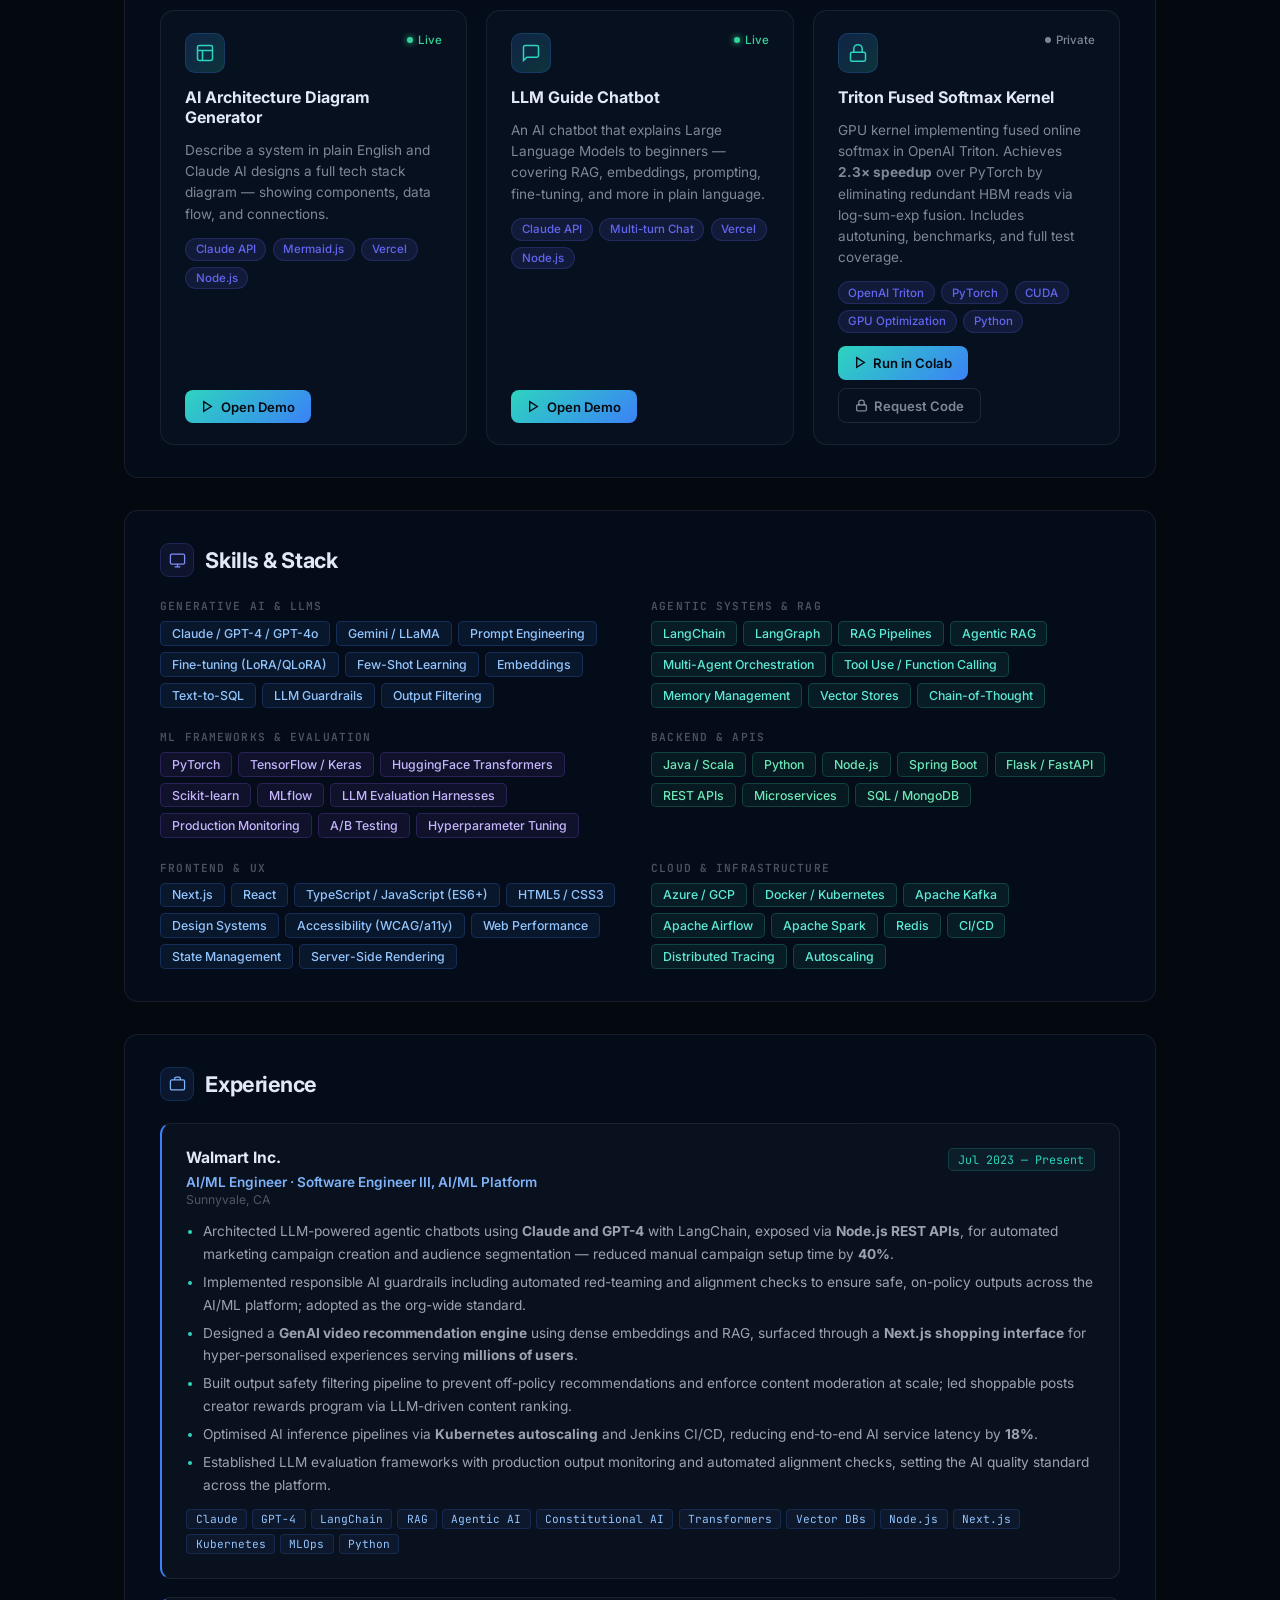
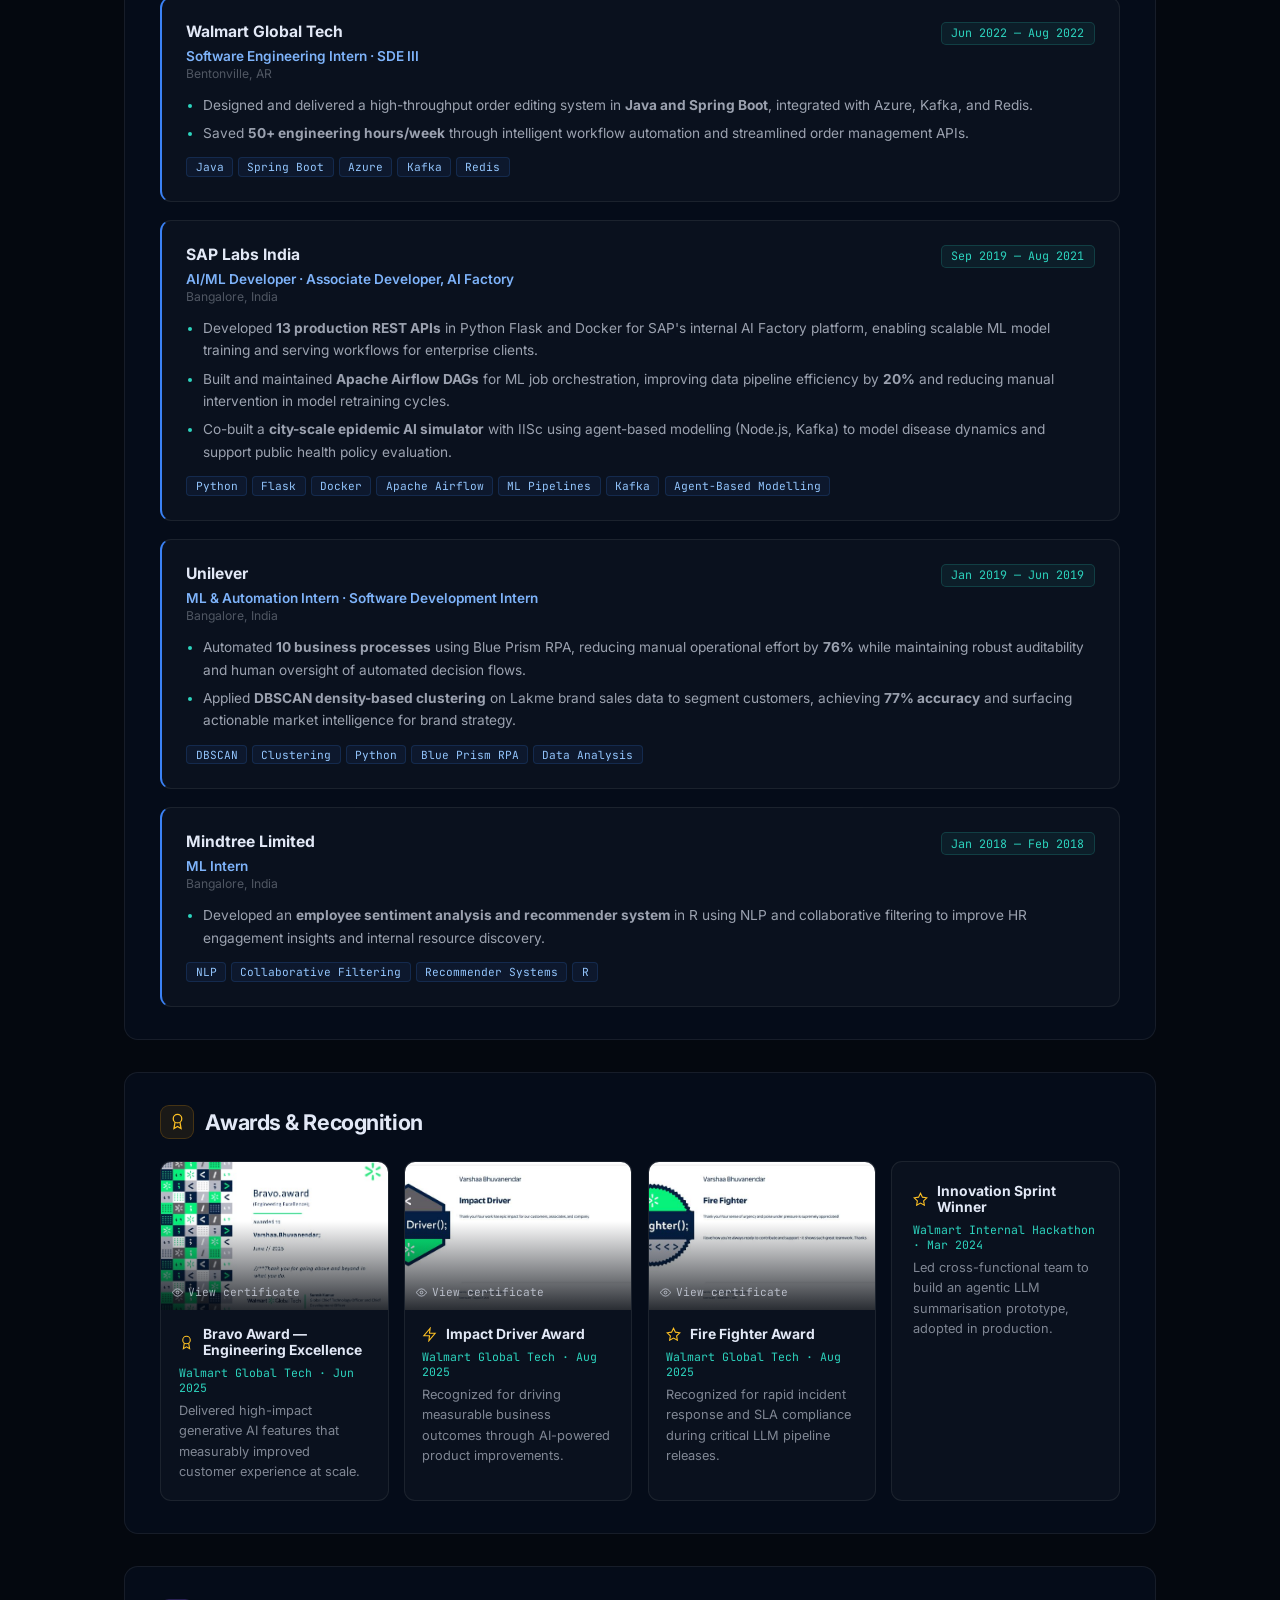
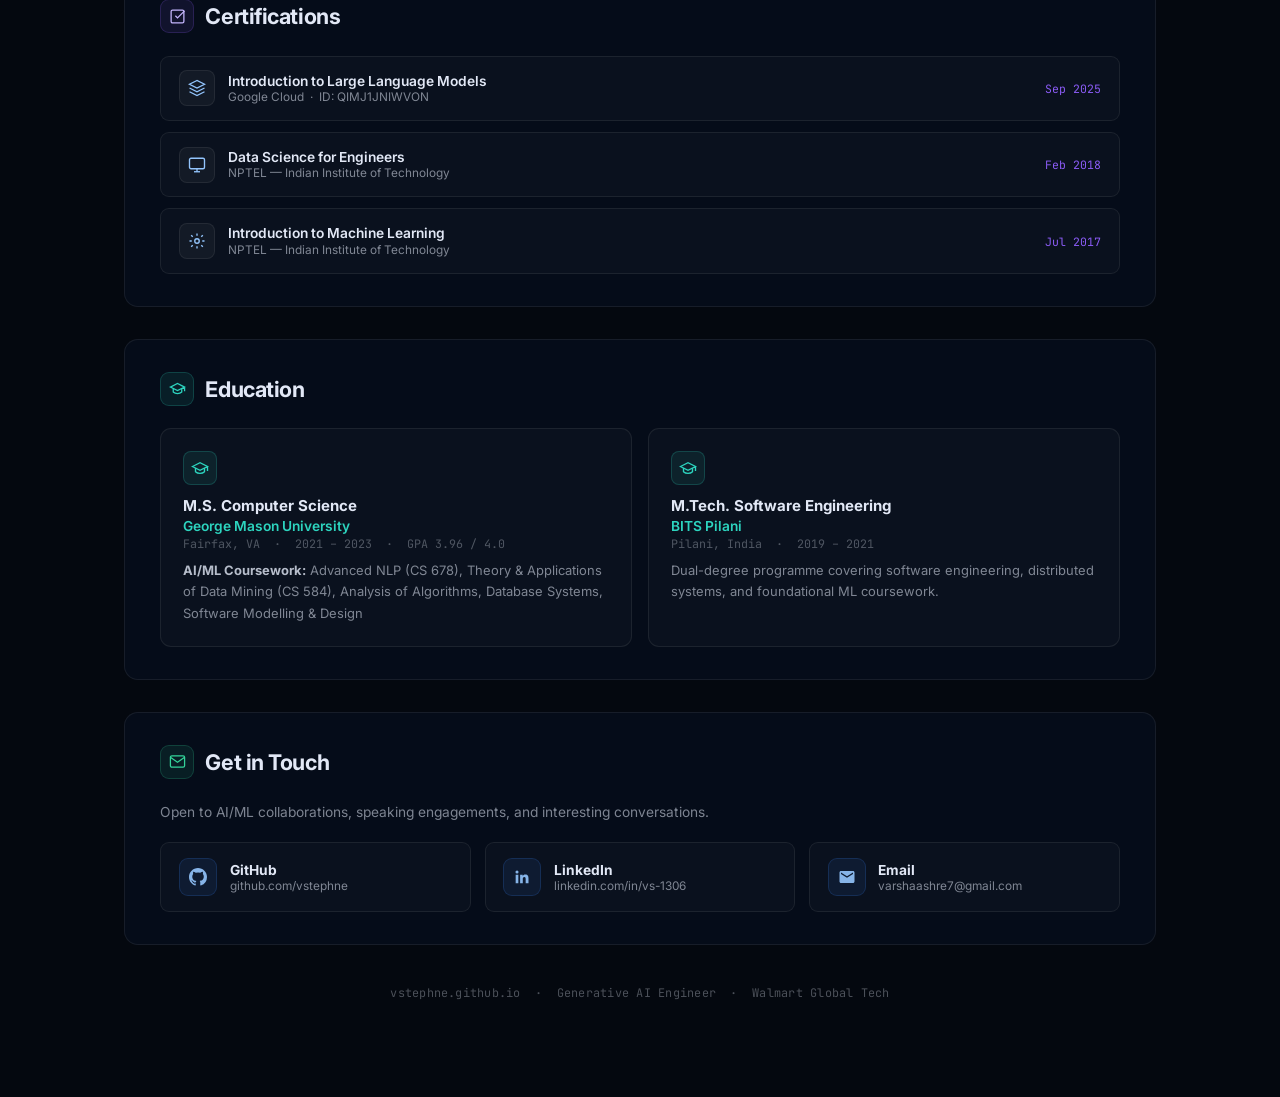
==== commit 08518a3e: "Add Colab demo link to Triton Fused Softmax project card Replace single ghost button with "Run in Co" ====
--- a/index.html
+++ b/index.html
@@ -859,10 +859,16 @@
           <span class="proj-tag">GPU Optimization</span>
           <span class="proj-tag">Python</span>
         </div>
-        <a class="proj-link-ghost" href="mailto:varshaashree6@gmail.com?subject=Request: Triton Fused Softmax Repo Access">
-          <svg width="13" height="13" viewBox="0 0 24 24" fill="none" stroke="currentColor" stroke-width="2.5"><rect x="3" y="11" width="18" height="11" rx="2"/><path d="M7 11V7a5 5 0 0 1 10 0v4"/></svg>
-          Private — Request Access
-        </a>
+        <div style="display:flex;gap:0.5rem;flex-wrap:wrap;margin-top:auto;">
+          <a class="proj-link" href="https://colab.research.google.com/drive/1HWOjxuaCMJgHHHcDv4GvC_RQ_HZLbkT5?usp=sharing" target="_blank" rel="noopener">
+            <svg width="13" height="13" viewBox="0 0 24 24" fill="none" stroke="currentColor" stroke-width="2.5"><polygon points="5 3 19 12 5 21 5 3"/></svg>
+            Run in Colab
+          </a>
+          <a class="proj-link-ghost" href="mailto:varshaashree6@gmail.com?subject=Request: Triton Fused Softmax Repo Access">
+            <svg width="13" height="13" viewBox="0 0 24 24" fill="none" stroke="currentColor" stroke-width="2.5"><rect x="3" y="11" width="18" height="11" rx="2"/><path d="M7 11V7a5 5 0 0 1 10 0v4"/></svg>
+            Request Code
+          </a>
+        </div>
       </div>
 
     </div>
@@ -1325,7 +1331,7 @@
     {k:['skill','tech','stack','language','tool','framework','python','llm','rag','aws','java','node','backend'],a:"My stack spans AI/ML and full-stack software engineering.\n• LLMs & GenAI: Claude, GPT-4/4o, Gemini, LLaMA, Prompt Engineering, Fine-tuning, Embeddings\n• Agentic & RAG: LangChain, LangGraph, RAG, Multi-Agent Orchestration, Vector Stores\n• ML: PyTorch, TensorFlow, Keras, HuggingFace, Scikit-learn, MLflow\n• Backend: Java, Scala, Python, Spring Boot, Node.js, Flask, FastAPI, REST APIs, SQL, MongoDB\n• Frontend: Next.js, React, TypeScript, Design Systems, WCAG/a11y, Web Performance\n• Infra: Azure, GCP, Docker, Kubernetes, Kafka, Airflow, Redis, CI/CD"},
     {k:['education','degree','university','master','gmu','george mason','gpa'],a:"I hold an M.S. from George Mason University with a 3.96 GPA. I also have a B.Tech from India (VIT or equivalent)."},
     {k:['award','recognition','bravo','fire','impact','achievement'],a:"I've received 3 Walmart Global Tech awards:\n• Bravo Award — Engineering Excellence (Jun 2025)\n• Impact Driver Award (Aug 2025)\n• Fire Fighter Award — incident response (Aug 2025)"},
-    {k:['project','demo','live','architecture','chatbot','llm guide'],a:"I have multiple AI projects and demos:\n• AI Architecture Diagram Generator — describe a system, Claude designs the stack\n• LLM Guide Chatbot — explains LLMs to beginners\n• Triton Fused Softmax — fused online softmax kernel implemented in Triton (source: https://github.com/vstephne/triton-fused-softmax). Includes autotuning, benchmarks, and tests.\nMost projects use Claude API + Node.js; source code is on GitHub."},
+    {k:['project','demo','live','architecture','chatbot','llm guide'],a:"I have multiple AI projects and demos:\n• AI Architecture Diagram Generator — describe a system, Claude designs the stack\n• LLM Guide Chatbot — explains LLMs to beginners\n• Triton Fused Softmax — fused online softmax kernel implemented in Triton. Achieves 2.3× speedup over PyTorch. Interactive demo: https://colab.research.google.com/drive/1HWOjxuaCMJgHHHcDv4GvC_RQ_HZLbkT5?usp=sharing\nMost projects use Claude API + Node.js; source code is on GitHub."},
     {k:['contact','email','reach','linkedin','github'],a:"You can reach me at varshaashre7@gmail.com, on LinkedIn at linkedin.com/in/vs-1306, or on GitHub at github.com/vstephne."},
     {k:['ai','generative','llm','rag','agent','guardrail','safety'],a:"My AI focus is practical GenAI: LLM pipelines, RAG with dense retrieval, agentic tool-calling workflows, and org-wide safety guardrails (PII detection, hallucination scoring, content filtering)."},
     {k:['hello','hi','hey','howdy','sup'],a:"Hey! I'm Varshaa's portfolio assistant. Ask me about her experience, skills, projects, or how to get in touch."},
